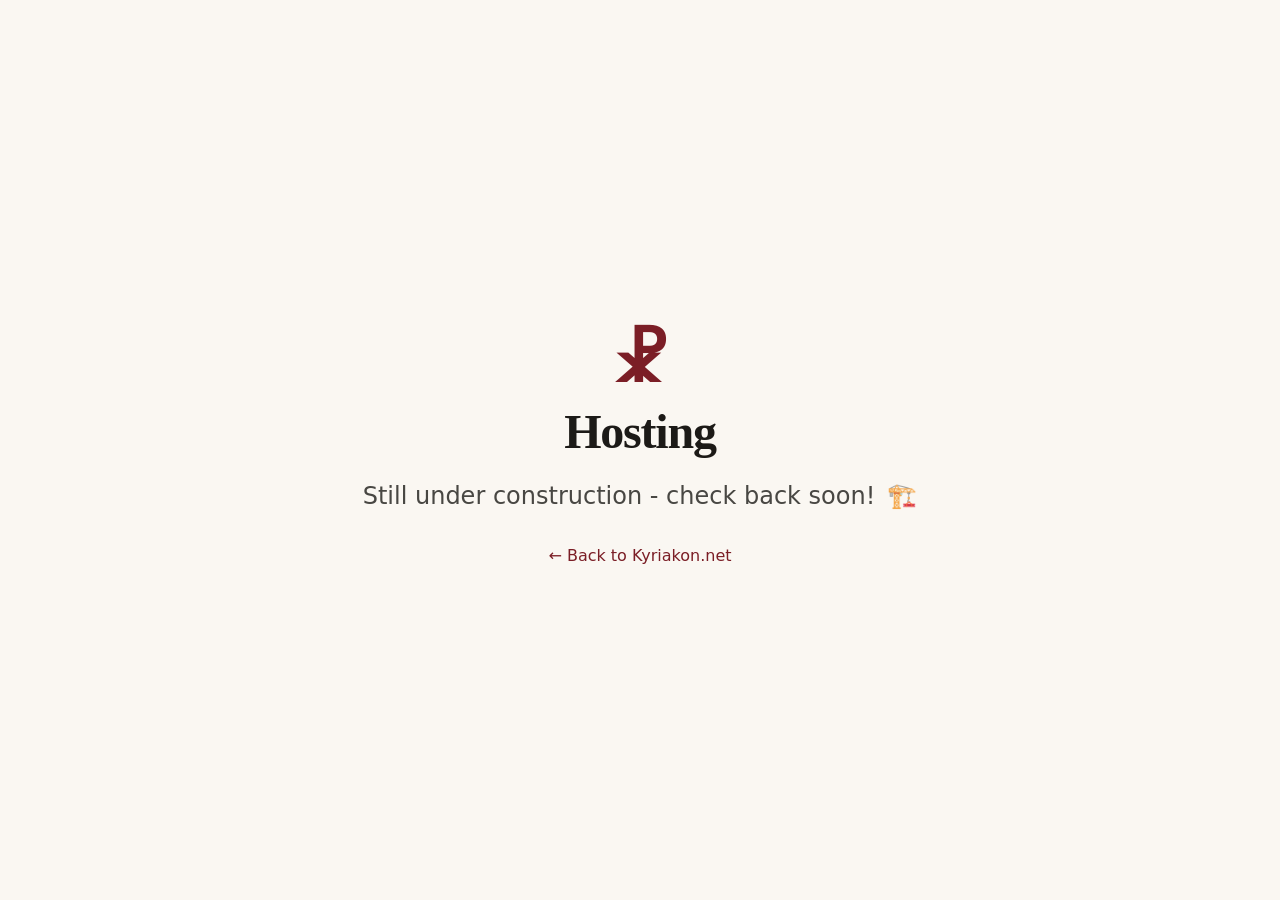
==== hosting/index.html @ 42053f7a "feat: added slash website screen with basic info." ====
<!doctype html>
<html lang="en">
<head>
  <meta charset="utf-8">
  <meta name="viewport" content="width=device-width, initial-scale=1">
  <title>Hosting - Kyriakon.net</title>
  <link rel="icon" type="image/svg+xml" href="/assets/favicon.svg">
  <link rel="icon" type="image/png" href="/assets/favicon.png">
  <link rel="stylesheet" href="/assets/main.css">
</head>
<body class="bg-paper text-ink font-body antialiased">
  <main class="mx-auto flex min-h-screen max-w-2xl flex-col items-center justify-center px-6 text-center">
    <span class="inline-block cursor-default font-display text-6xl font-bold leading-none text-crimson scale-x-125" aria-hidden="true">☧</span>
    <h1 class="mt-4 font-display text-4xl font-semibold tracking-tight sm:text-5xl">Hosting</h1>
    <p class="mt-6 text-2xl font-medium text-ink/80">Still under construction - check back soon!<span class="ml-3" aria-hidden="true">🏗️</span></p>
    <p class="mt-8"><a href="/" class="text-crimson hover:underline">← Back to Kyriakon.net</a></p>
  </main>
</body>
</html>
---- assets/main.css ----
/*! tailwindcss v4.3.3 | MIT License | https://tailwindcss.com */
@layer properties{@supports (((-webkit-hyphens:none)) and (not (margin-trim:inline))) or ((-moz-orient:inline) and (not (color:rgb(from red r g b)))){*,:before,:after,::backdrop{--tw-scale-x:1;--tw-scale-y:1;--tw-scale-z:1;--tw-rotate-x:initial;--tw-rotate-y:initial;--tw-rotate-z:initial;--tw-skew-x:initial;--tw-skew-y:initial;--tw-border-style:solid;--tw-leading:initial;--tw-font-weight:initial;--tw-tracking:initial}}}@layer theme{:root,:host{--font-sans:-apple-system, BlinkMacSystemFont, "Segoe UI", Roboto, "Helvetica Neue", "Noto Sans", Arial, sans-serif, "Apple Color Emoji", "Segoe UI Emoji", "Segoe UI Symbol", "Noto Color Emoji";--font-mono:ui-monospace, SFMono-Regular, Menlo, Monaco, Consolas, "Liberation Mono", "Courier New", monospace;--color-white:#fff;--spacing:.25rem;--container-md:28rem;--container-xl:36rem;--container-2xl:42rem;--container-3xl:48rem;--text-sm:.875rem;--text-sm--line-height:calc(1.25 / .875);--text-base:1rem;--text-base--line-height:calc(1.5 / 1);--text-lg:1.125rem;--text-lg--line-height:calc(1.75 / 1.125);--text-xl:1.25rem;--text-xl--line-height:calc(1.75 / 1.25);--text-2xl:1.5rem;--text-2xl--line-height:calc(2 / 1.5);--text-4xl:2.25rem;--text-4xl--line-height:calc(2.5 / 2.25);--text-5xl:3rem;--text-5xl--line-height:1;--text-6xl:3.75rem;--text-6xl--line-height:1;--font-weight-medium:500;--font-weight-semibold:600;--font-weight-bold:700;--tracking-tight:-.025em;--radius-md:.375rem;--radius-xl:.75rem;--default-transition-duration:.15s;--default-transition-timing-function:cubic-bezier(.4, 0, .2, 1);--default-font-family:var(--font-sans);--default-mono-font-family:var(--font-mono);--color-ink:#1c1a17;--color-paper:#faf7f2;--color-crimson:#7b1e26;--color-gold:#b8860b;--font-display:"Iowan Old Style", "Palatino", Georgia, "Times New Roman", serif;--font-body:system-ui, -apple-system, "Segoe UI", Roboto, sans-serif}}@layer base{*,:after,:before,::backdrop{box-sizing:border-box;border:0 solid;margin:0;padding:0}::file-selector-button{box-sizing:border-box;border:0 solid;margin:0;padding:0}html,:host{-webkit-text-size-adjust:100%;tab-size:4;line-height:1.5;font-family:var(--default-font-family,-apple-system, BlinkMacSystemFont, "Segoe UI", Roboto, "Helvetica Neue", "Noto Sans", Arial, sans-serif, "Apple Color Emoji", "Segoe UI Emoji", "Segoe UI Symbol", "Noto Color Emoji");font-feature-settings:var(--default-font-feature-settings,normal);font-variation-settings:var(--default-font-variation-settings,normal);-webkit-tap-highlight-color:transparent}hr{height:0;color:inherit;border-top-width:1px}abbr:where([title]){-webkit-text-decoration:underline dotted;text-decoration:underline dotted}h1,h2,h3,h4,h5,h6{font-size:inherit;font-weight:inherit}a{color:inherit;-webkit-text-decoration:inherit;-webkit-text-decoration:inherit;-webkit-text-decoration:inherit;text-decoration:inherit}b,strong{font-weight:bolder}code,kbd,samp,pre{font-family:var(--default-mono-font-family,ui-monospace, SFMono-Regular, Menlo, Monaco, Consolas, "Liberation Mono", "Courier New", monospace);font-feature-settings:var(--default-mono-font-feature-settings,normal);font-variation-settings:var(--default-mono-font-variation-settings,normal);font-size:1em}small{font-size:80%}sub,sup{vertical-align:baseline;font-size:75%;line-height:0;position:relative}sub{bottom:-.25em}sup{top:-.5em}table{text-indent:0;border-color:inherit;border-collapse:collapse}:-moz-focusring:where(:not(iframe)){outline:auto}progress{vertical-align:baseline}summary{display:list-item}ol,ul,menu{list-style:none}img,svg,video,canvas,audio,iframe,embed,object{vertical-align:middle;display:block}img,video{max-width:100%;height:auto}button,input,select,optgroup,textarea{font:inherit;font-feature-settings:inherit;font-variation-settings:inherit;letter-spacing:inherit;color:inherit;opacity:1;background-color:#0000;border-radius:0}::file-selector-button{font:inherit;font-feature-settings:inherit;font-variation-settings:inherit;letter-spacing:inherit;color:inherit;opacity:1;background-color:#0000;border-radius:0}:where(select:is([multiple],[size])) optgroup{font-weight:bolder}:where(select:is([multiple],[size])) optgroup option{padding-inline-start:20px}::file-selector-button{margin-inline-end:4px}::placeholder{opacity:1}@supports (not ((-webkit-appearance:-apple-pay-button))) or (contain-intrinsic-size:1px){::placeholder{color:currentColor}@supports (color:color-mix(in lab, red, red)){::placeholder{color:color-mix(in oklab, currentcolor 50%, transparent)}}}textarea{resize:vertical}::-webkit-search-decoration{-webkit-appearance:none}::-webkit-date-and-time-value{min-height:1lh;text-align:inherit}::-webkit-datetime-edit{display:inline-flex}::-webkit-datetime-edit-fields-wrapper{padding:0}::-webkit-datetime-edit{padding-block:0}::-webkit-datetime-edit-year-field{padding-block:0}::-webkit-datetime-edit-month-field{padding-block:0}::-webkit-datetime-edit-day-field{padding-block:0}::-webkit-datetime-edit-hour-field{padding-block:0}::-webkit-datetime-edit-minute-field{padding-block:0}::-webkit-datetime-edit-second-field{padding-block:0}::-webkit-datetime-edit-millisecond-field{padding-block:0}::-webkit-datetime-edit-meridiem-field{padding-block:0}::-webkit-calendar-picker-indicator{line-height:1}:-moz-ui-invalid{box-shadow:none}button,input:where([type=button],[type=reset],[type=submit]){appearance:button}::file-selector-button{appearance:button}::-webkit-inner-spin-button{height:auto}::-webkit-outer-spin-button{height:auto}[hidden]:where(:not([hidden=until-found])){display:none!important}}@layer components;@layer utilities{.absolute{position:absolute}.relative{position:relative}.static{position:static}.inset-0{inset:0}.z-10{z-index:10}.mx-auto{margin-inline:auto}.mt-1{margin-top:var(--spacing)}.mt-2{margin-top:calc(var(--spacing) * 2)}.mt-3{margin-top:calc(var(--spacing) * 3)}.mt-4{margin-top:calc(var(--spacing) * 4)}.mt-5{margin-top:calc(var(--spacing) * 5)}.mt-6{margin-top:calc(var(--spacing) * 6)}.mt-8{margin-top:calc(var(--spacing) * 8)}.mt-16{margin-top:calc(var(--spacing) * 16)}.mt-auto{margin-top:auto}.mb-6{margin-bottom:calc(var(--spacing) * 6)}.ml-3{margin-left:calc(var(--spacing) * 3)}.flex{display:flex}.grid{display:grid}.inline-block{display:inline-block}.h-4{height:calc(var(--spacing) * 4)}.h-6{height:calc(var(--spacing) * 6)}.h-12{height:calc(var(--spacing) * 12)}.h-24{height:calc(var(--spacing) * 24)}.min-h-screen{min-height:100vh}.w-4{width:calc(var(--spacing) * 4)}.w-6{width:calc(var(--spacing) * 6)}.w-12{width:calc(var(--spacing) * 12)}.w-24{width:calc(var(--spacing) * 24)}.max-w-2xl{max-width:var(--container-2xl)}.max-w-3xl{max-width:var(--container-3xl)}.max-w-md{max-width:var(--container-md)}.max-w-xl{max-width:var(--container-xl)}.flex-1{flex:1}.shrink-0{flex-shrink:0}.scale-x-125{--tw-scale-x:125%;scale:var(--tw-scale-x) var(--tw-scale-y)}.transform{transform:var(--tw-rotate-x,) var(--tw-rotate-y,) var(--tw-rotate-z,) var(--tw-skew-x,) var(--tw-skew-y,)}.cursor-default{cursor:default}.flex-col{flex-direction:column}.place-items-center{place-items:center}.items-center{align-items:center}.items-start{align-items:flex-start}.justify-between{justify-content:space-between}.justify-center{justify-content:center}.gap-1\.5{gap:calc(var(--spacing) * 1.5)}.gap-2{gap:calc(var(--spacing) * 2)}.gap-3{gap:calc(var(--spacing) * 3)}.gap-6{gap:calc(var(--spacing) * 6)}.rounded-md{border-radius:var(--radius-md)}.rounded-xl{border-radius:var(--radius-xl)}.border{border-style:var(--tw-border-style);border-width:1px}.border-t{border-top-style:var(--tw-border-style);border-top-width:1px}.border-l-4{border-left-style:var(--tw-border-style);border-left-width:4px}.border-ink\/10{border-color:#1c1a171a}@supports (color:color-mix(in lab, red, red)){.border-ink\/10{border-color:color-mix(in oklab, var(--color-ink) 10%, transparent)}}.border-ink\/20{border-color:#1c1a1733}@supports (color:color-mix(in lab, red, red)){.border-ink\/20{border-color:color-mix(in oklab, var(--color-ink) 20%, transparent)}}.border-ink\/25{border-color:#1c1a1740}@supports (color:color-mix(in lab, red, red)){.border-ink\/25{border-color:color-mix(in oklab, var(--color-ink) 25%, transparent)}}.bg-ink{background-color:var(--color-ink)}.bg-paper{background-color:var(--color-paper)}.bg-white{background-color:var(--color-white)}.bg-white\/60{background-color:#fff9}@supports (color:color-mix(in lab, red, red)){.bg-white\/60{background-color:color-mix(in oklab, var(--color-white) 60%, transparent)}}.p-6{padding:calc(var(--spacing) * 6)}.p-8{padding:calc(var(--spacing) * 8)}.px-4{padding-inline:calc(var(--spacing) * 4)}.px-6{padding-inline:calc(var(--spacing) * 6)}.py-2{padding-block:calc(var(--spacing) * 2)}.py-8{padding-block:calc(var(--spacing) * 8)}.py-16{padding-block:calc(var(--spacing) * 16)}.pt-4{padding-top:calc(var(--spacing) * 4)}.pl-6{padding-left:calc(var(--spacing) * 6)}.text-center{text-align:center}.font-body{font-family:var(--font-body)}.font-display{font-family:var(--font-display)}.text-2xl{font-size:var(--text-2xl);line-height:var(--tw-leading,var(--text-2xl--line-height))}.text-4xl{font-size:var(--text-4xl);line-height:var(--tw-leading,var(--text-4xl--line-height))}.text-6xl{font-size:var(--text-6xl);line-height:var(--tw-leading,var(--text-6xl--line-height))}.text-base{font-size:var(--text-base);line-height:var(--tw-leading,var(--text-base--line-height))}.text-lg{font-size:var(--text-lg);line-height:var(--tw-leading,var(--text-lg--line-height))}.text-sm{font-size:var(--text-sm);line-height:var(--tw-leading,var(--text-sm--line-height))}.text-xl{font-size:var(--text-xl);line-height:var(--tw-leading,var(--text-xl--line-height))}.leading-none{--tw-leading:1;line-height:1}.font-bold{--tw-font-weight:var(--font-weight-bold);font-weight:var(--font-weight-bold)}.font-medium{--tw-font-weight:var(--font-weight-medium);font-weight:var(--font-weight-medium)}.font-semibold{--tw-font-weight:var(--font-weight-semibold);font-weight:var(--font-weight-semibold)}.tracking-tight{--tw-tracking:var(--tracking-tight);letter-spacing:var(--tracking-tight)}.text-crimson{color:var(--color-crimson)}.text-ink{color:var(--color-ink)}.text-ink\/50{color:#1c1a1780}@supports (color:color-mix(in lab, red, red)){.text-ink\/50{color:color-mix(in oklab, var(--color-ink) 50%, transparent)}}.text-ink\/60{color:#1c1a1799}@supports (color:color-mix(in lab, red, red)){.text-ink\/60{color:color-mix(in oklab, var(--color-ink) 60%, transparent)}}.text-ink\/70{color:#1c1a17b3}@supports (color:color-mix(in lab, red, red)){.text-ink\/70{color:color-mix(in oklab, var(--color-ink) 70%, transparent)}}.text-ink\/80{color:#1c1a17cc}@supports (color:color-mix(in lab, red, red)){.text-ink\/80{color:color-mix(in oklab, var(--color-ink) 80%, transparent)}}.text-paper{color:var(--color-paper)}.lowercase{text-transform:lowercase}.italic{font-style:italic}.underline{text-decoration-line:underline}.antialiased{-webkit-font-smoothing:antialiased;-moz-osx-font-smoothing:grayscale}.transition{transition-property:color,background-color,border-color,outline-color,text-decoration-color,fill,stroke,--tw-gradient-from,--tw-gradient-via,--tw-gradient-to,opacity,box-shadow,transform,translate,scale,rotate,filter,-webkit-backdrop-filter,backdrop-filter,display,content-visibility,overlay,pointer-events;transition-timing-function:var(--tw-ease,var(--default-transition-timing-function));transition-duration:var(--tw-duration,var(--default-transition-duration))}@media (hover:hover){.hover\:border-gold:hover{border-color:var(--color-gold)}.hover\:bg-ink\/90:hover{background-color:#1c1a17e6}@supports (color:color-mix(in lab, red, red)){.hover\:bg-ink\/90:hover{background-color:color-mix(in oklab, var(--color-ink) 90%, transparent)}}.hover\:text-crimson:hover{color:var(--color-crimson)}.hover\:underline:hover{text-decoration-line:underline}}@media (min-width:40rem){.sm\:col-span-2{grid-column:span 2/span 2}.sm\:grid-cols-2{grid-template-columns:repeat(2,minmax(0,1fr))}.sm\:flex-row{flex-direction:row}.sm\:items-center{align-items:center}.sm\:justify-between{justify-content:space-between}.sm\:py-24{padding-block:calc(var(--spacing) * 24)}.sm\:text-5xl{font-size:var(--text-5xl);line-height:var(--tw-leading,var(--text-5xl--line-height))}}}.card-hover:hover:not(:has(.repo-btn:hover)){border-color:var(--color-gold)}@property --tw-scale-x{syntax:"*";inherits:false;initial-value:1}@property --tw-scale-y{syntax:"*";inherits:false;initial-value:1}@property --tw-scale-z{syntax:"*";inherits:false;initial-value:1}@property --tw-rotate-x{syntax:"*";inherits:false}@property --tw-rotate-y{syntax:"*";inherits:false}@property --tw-rotate-z{syntax:"*";inherits:false}@property --tw-skew-x{syntax:"*";inherits:false}@property --tw-skew-y{syntax:"*";inherits:false}@property --tw-border-style{syntax:"*";inherits:false;initial-value:solid}@property --tw-leading{syntax:"*";inherits:false}@property --tw-font-weight{syntax:"*";inherits:false}@property --tw-tracking{syntax:"*";inherits:false}
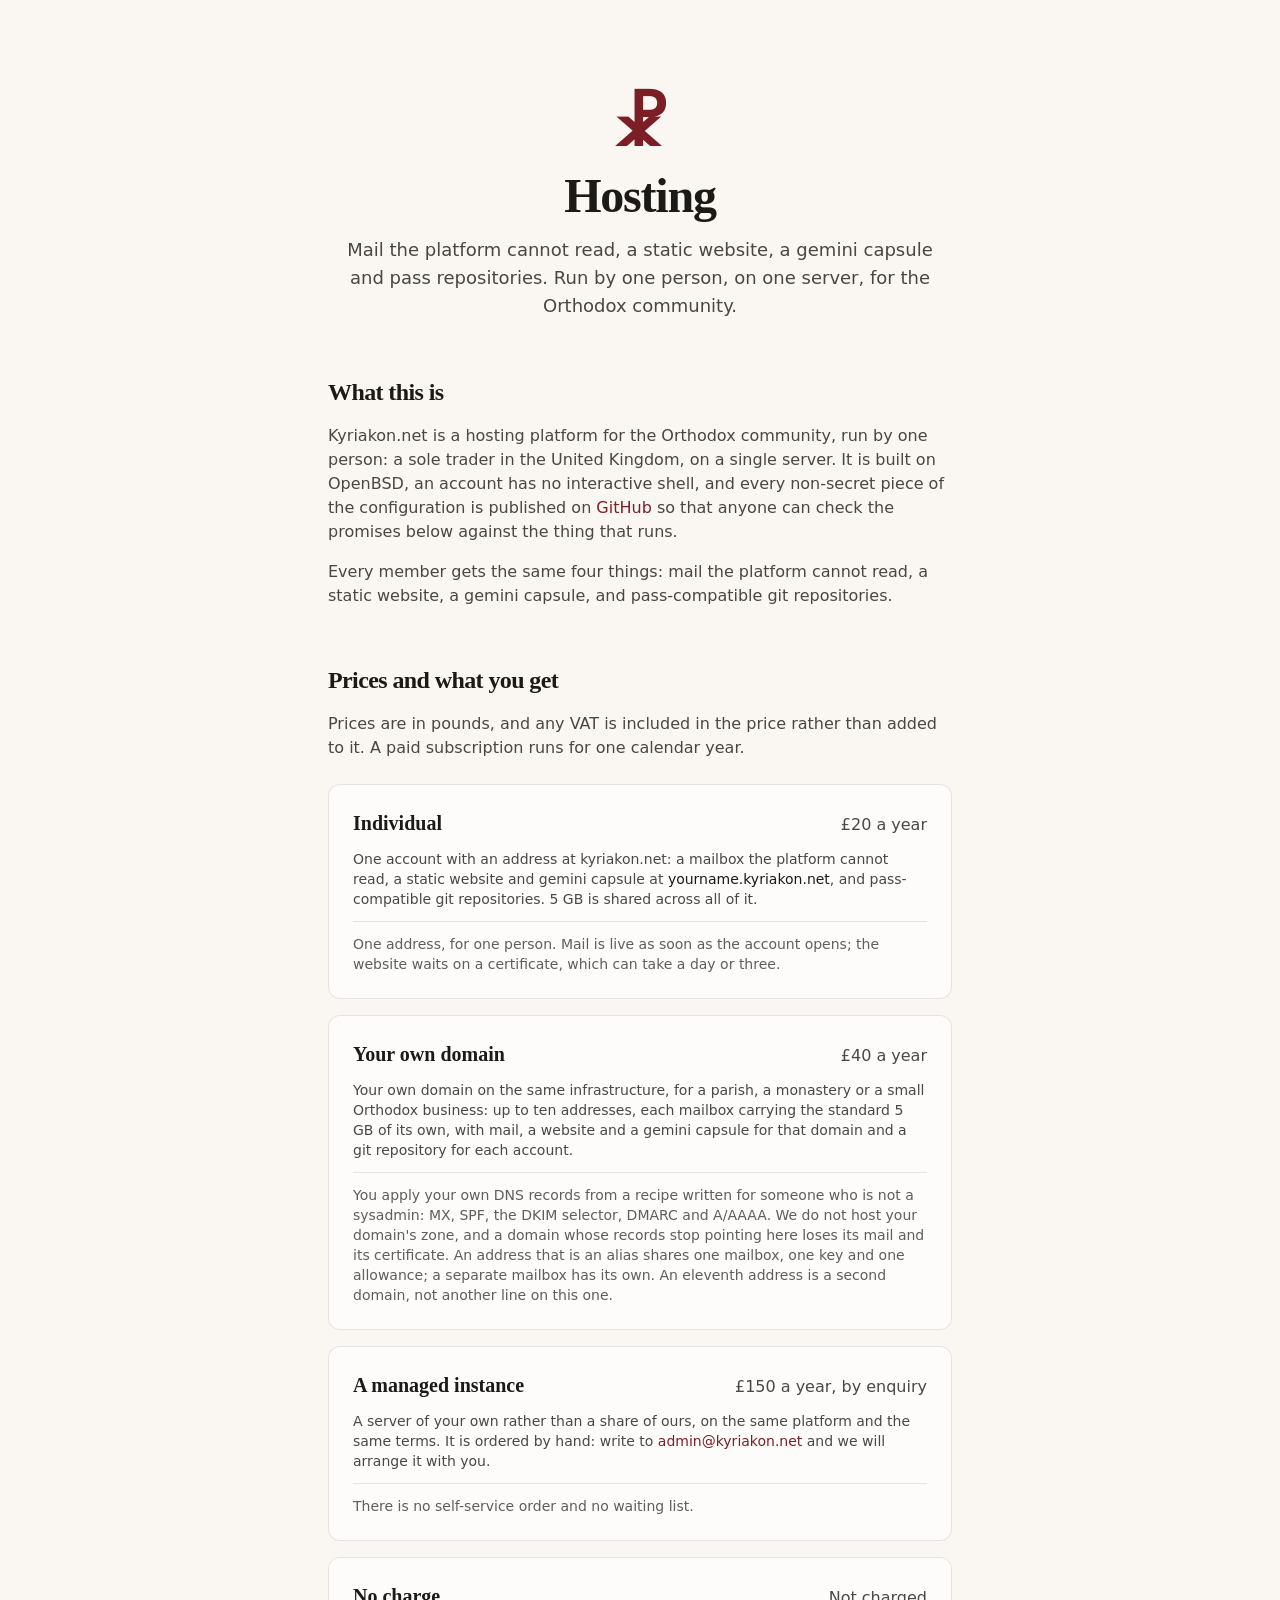
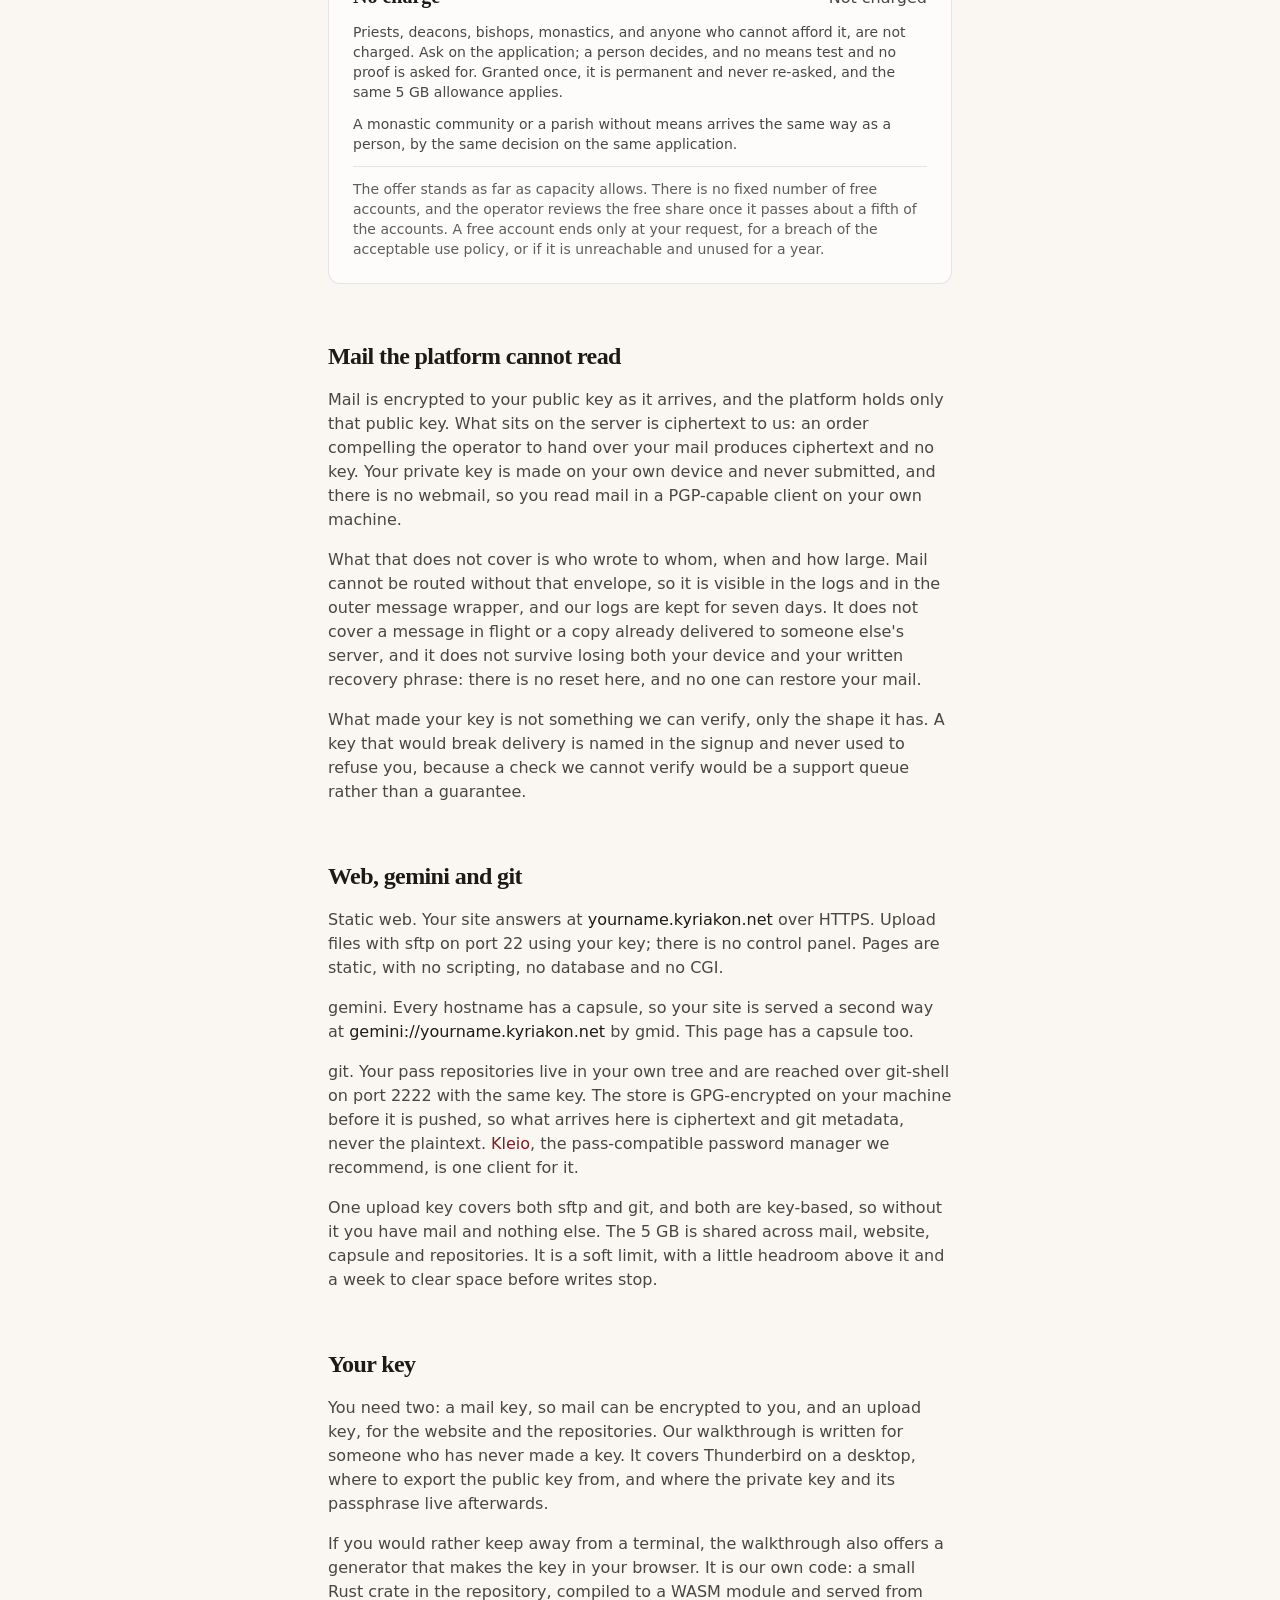
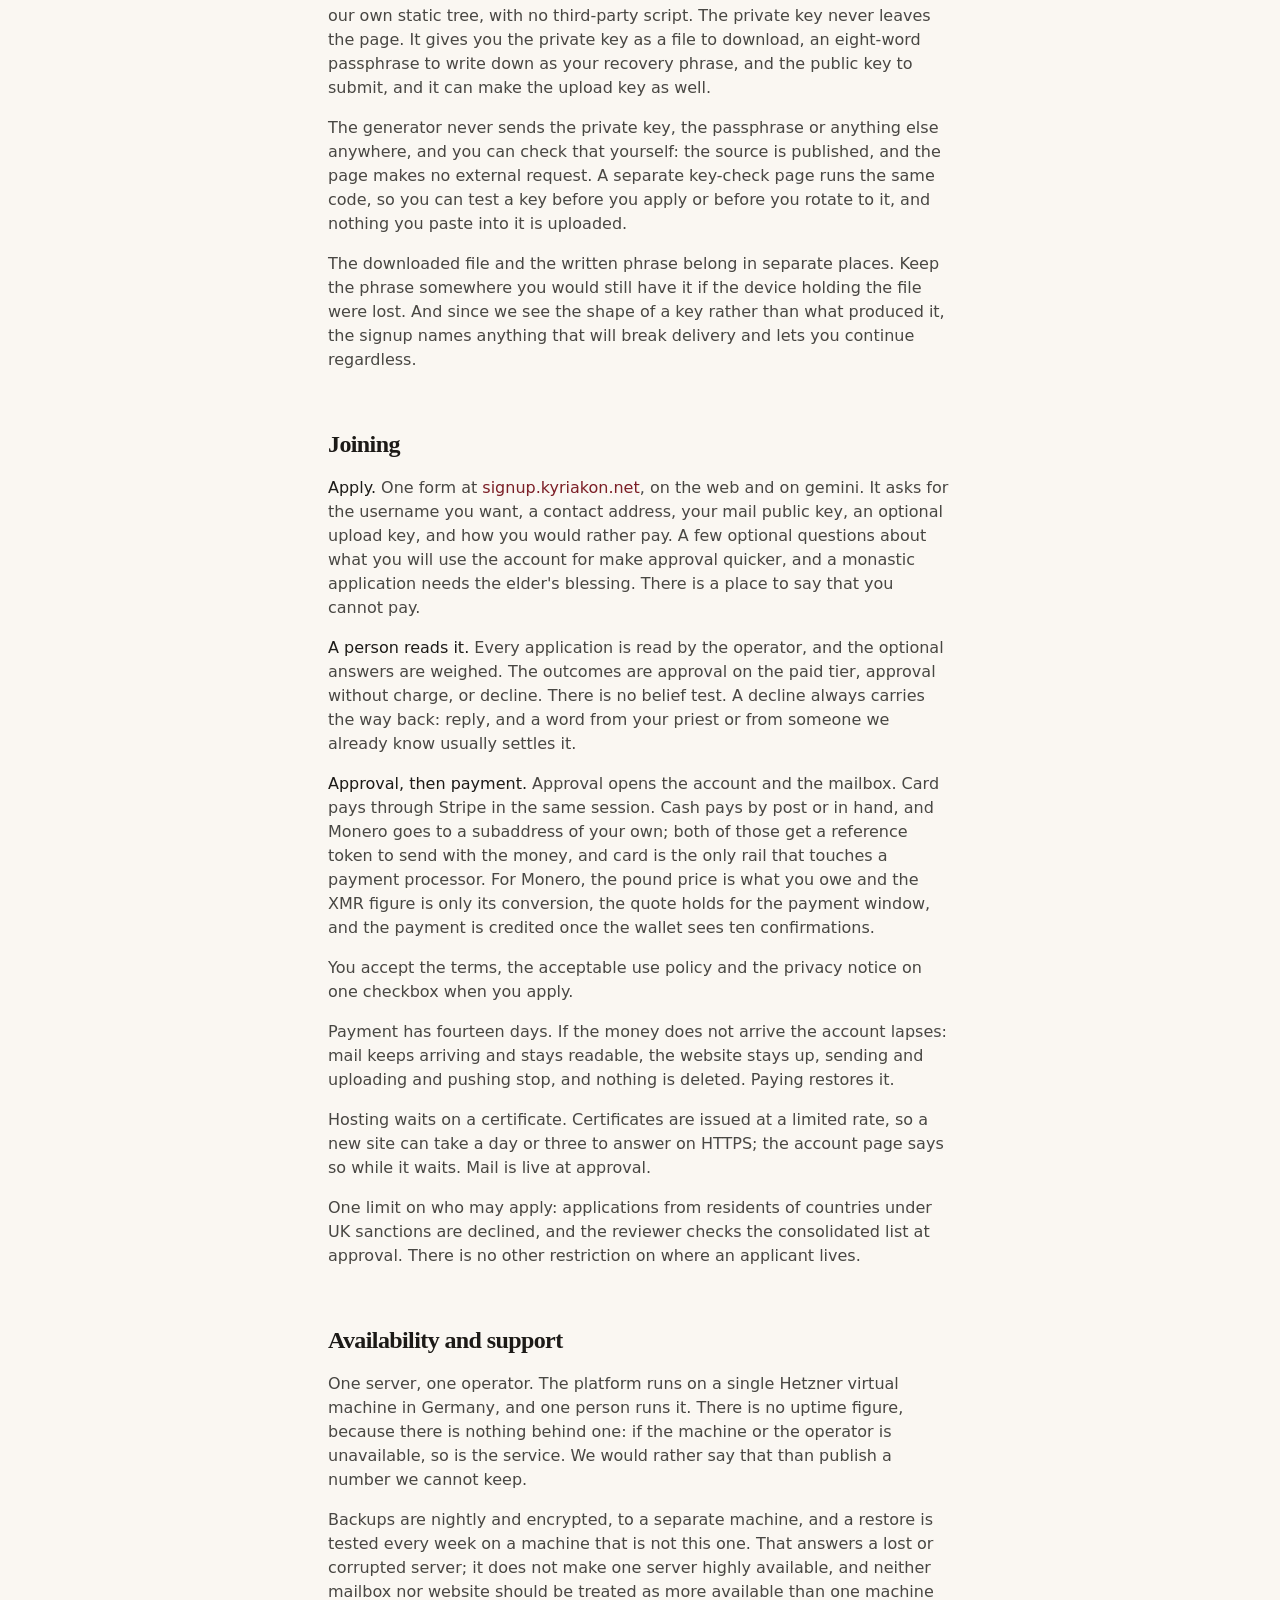
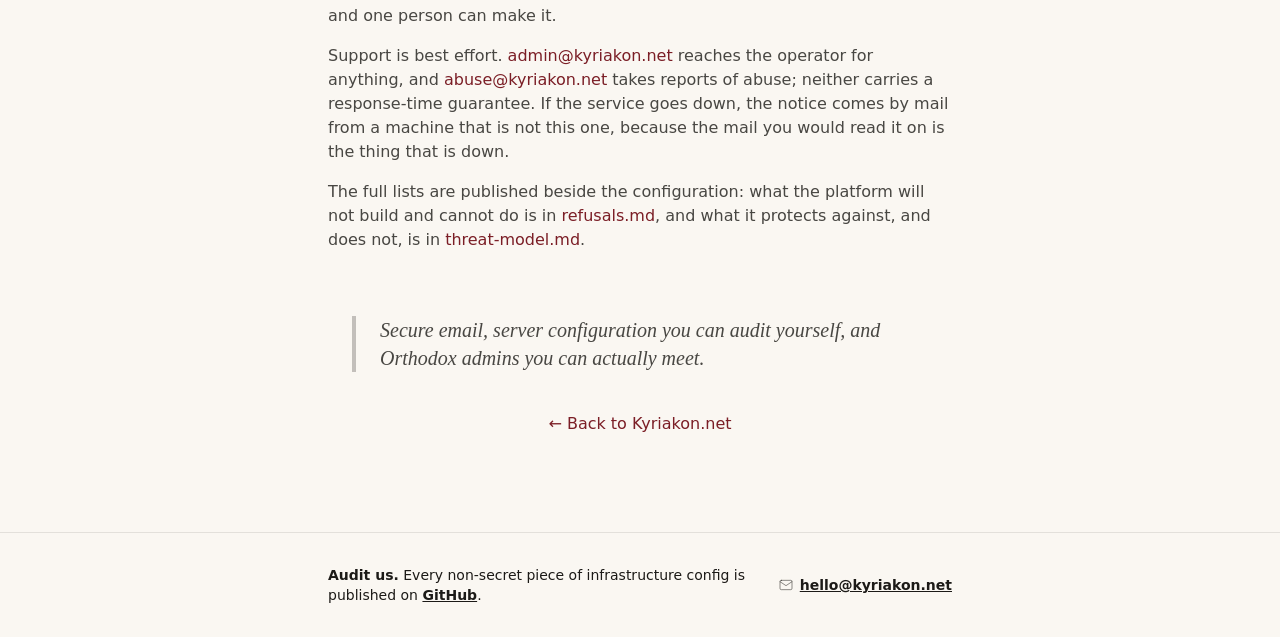
==== commit 6f8fbb74: "feat(hosting): write the hosting page and its capsule mirror" ====
--- a/hosting/index.html
+++ b/hosting/index.html
@@ -4,16 +4,137 @@
   <meta charset="utf-8">
   <meta name="viewport" content="width=device-width, initial-scale=1">
   <title>Hosting - Kyriakon.net</title>
+  <meta name="description" content="Zero-access mail, a static website, a gemini capsule and pass repositories, run by one person on one server. Prices, limits and how to join, stated plainly.">
   <link rel="icon" type="image/svg+xml" href="/assets/favicon.svg">
   <link rel="icon" type="image/png" href="/assets/favicon.png">
   <link rel="stylesheet" href="/assets/main.css">
 </head>
 <body class="bg-paper text-ink font-body antialiased">
-  <main class="mx-auto flex min-h-screen max-w-2xl flex-col items-center justify-center px-6 text-center">
-    <span class="inline-block cursor-default font-display text-6xl font-bold leading-none text-crimson scale-x-125" aria-hidden="true">☧</span>
-    <h1 class="mt-4 font-display text-4xl font-semibold tracking-tight sm:text-5xl">Hosting</h1>
-    <p class="mt-6 text-2xl font-medium text-ink/80">Still under construction - check back soon!<span class="ml-3" aria-hidden="true">🏗️</span></p>
-    <p class="mt-8"><a href="/" class="text-crimson hover:underline">← Back to Kyriakon.net</a></p>
+  <main class="mx-auto max-w-2xl px-6 py-16 sm:py-24">
+
+    <header class="text-center">
+      <span class="inline-block cursor-default font-display text-6xl font-bold leading-none text-crimson scale-x-125" aria-hidden="true">☧</span>
+      <h1 class="mt-4 font-display text-4xl font-semibold tracking-tight sm:text-5xl">Hosting</h1>
+      <p class="mt-4 text-lg text-ink/80">Mail the platform cannot read, a static website, a gemini capsule and pass repositories. Run by one person, on one server, for the Orthodox community.</p>
+    </header>
+
+    <section class="mt-14">
+      <h2 class="font-display text-2xl font-semibold tracking-tight">What this is</h2>
+      <p class="mt-4 text-ink/80">Kyriakon.net is a hosting platform for the Orthodox community, run by one person: a sole trader in the United Kingdom, on a single server. It is built on OpenBSD, an account has no interactive shell, and every non-secret piece of the configuration is published on <a href="https://github.com/kyriakon/kyriakon-infra" class="font-medium text-crimson hover:underline">GitHub</a> so that anyone can check the promises below against the thing that runs.</p>
+      <p class="mt-4 text-ink/80">Every member gets the same four things: mail the platform cannot read, a static website, a gemini capsule, and pass-compatible git repositories.</p>
+    </section>
+
+    <section class="mt-14">
+      <h2 class="font-display text-2xl font-semibold tracking-tight">Prices and what you get</h2>
+      <p class="mt-4 text-ink/80">Prices are in pounds, and any VAT is included in the price rather than added to it. A paid subscription runs for one calendar year.</p>
+
+      <div class="mt-6 space-y-4">
+
+        <article class="rounded-xl border border-ink/10 bg-white/60 p-6">
+          <div class="flex flex-wrap items-baseline justify-between gap-x-4 gap-y-1">
+            <h3 class="font-display text-xl font-semibold">Individual</h3>
+            <span class="font-medium text-ink/80">£20 a year</span>
+          </div>
+          <p class="mt-3 text-sm text-ink/80">One account with an address at kyriakon.net: a mailbox the platform cannot read, a static website and gemini capsule at <span class="text-ink">yourname.kyriakon.net</span>, and pass-compatible git repositories. 5 GB is shared across all of it.</p>
+          <p class="mt-3 border-t border-ink/10 pt-3 text-sm text-ink/70">One address, for one person. Mail is live as soon as the account opens; the website waits on a certificate, which can take a day or three.</p>
+        </article>
+
+        <article class="rounded-xl border border-ink/10 bg-white/60 p-6">
+          <div class="flex flex-wrap items-baseline justify-between gap-x-4 gap-y-1">
+            <h3 class="font-display text-xl font-semibold">Your own domain</h3>
+            <span class="font-medium text-ink/80">£40 a year</span>
+          </div>
+          <p class="mt-3 text-sm text-ink/80">Your own domain on the same infrastructure, for a parish, a monastery or a small Orthodox business: up to ten addresses, each mailbox carrying the standard 5 GB of its own, with mail, a website and a gemini capsule for that domain and a git repository for each account.</p>
+          <p class="mt-3 border-t border-ink/10 pt-3 text-sm text-ink/70">You apply your own DNS records from a recipe written for someone who is not a sysadmin: MX, SPF, the DKIM selector, DMARC and A/AAAA. We do not host your domain's zone, and a domain whose records stop pointing here loses its mail and its certificate. An address that is an alias shares one mailbox, one key and one allowance; a separate mailbox has its own. An eleventh address is a second domain, not another line on this one.</p>
+        </article>
+
+        <article class="rounded-xl border border-ink/10 bg-white/60 p-6">
+          <div class="flex flex-wrap items-baseline justify-between gap-x-4 gap-y-1">
+            <h3 class="font-display text-xl font-semibold">A managed instance</h3>
+            <span class="font-medium text-ink/80">£150 a year, by enquiry</span>
+          </div>
+          <p class="mt-3 text-sm text-ink/80">A server of your own rather than a share of ours, on the same platform and the same terms. It is ordered by hand: write to <a href="mailto:admin@kyriakon.net" class="font-medium text-crimson hover:underline">admin@kyriakon.net</a> and we will arrange it with you.</p>
+          <p class="mt-3 border-t border-ink/10 pt-3 text-sm text-ink/70">There is no self-service order and no waiting list.</p>
+        </article>
+
+        <article class="rounded-xl border border-ink/10 bg-white/60 p-6">
+          <div class="flex flex-wrap items-baseline justify-between gap-x-4 gap-y-1">
+            <h3 class="font-display text-xl font-semibold">No charge</h3>
+            <span class="font-medium text-ink/80">Not charged</span>
+          </div>
+          <p class="mt-3 text-sm text-ink/80">Priests, deacons, bishops, monastics, and anyone who cannot afford it, are not charged. Ask on the application; a person decides, and no means test and no proof is asked for. Granted once, it is permanent and never re-asked, and the same 5 GB allowance applies.</p>
+          <p class="mt-3 text-sm text-ink/80">A monastic community or a parish without means arrives the same way as a person, by the same decision on the same application.</p>
+          <p class="mt-3 border-t border-ink/10 pt-3 text-sm text-ink/70">The offer stands as far as capacity allows. There is no fixed number of free accounts, and the operator reviews the free share once it passes about a fifth of the accounts. A free account ends only at your request, for a breach of the acceptable use policy, or if it is unreachable and unused for a year.</p>
+        </article>
+
+      </div>
+    </section>
+
+    <section class="mt-14">
+      <h2 class="font-display text-2xl font-semibold tracking-tight">Mail the platform cannot read</h2>
+      <p class="mt-4 text-ink/80">Mail is encrypted to your public key as it arrives, and the platform holds only that public key. What sits on the server is ciphertext to us: an order compelling the operator to hand over your mail produces ciphertext and no key. Your private key is made on your own device and never submitted, and there is no webmail, so you read mail in a PGP-capable client on your own machine.</p>
+      <p class="mt-4 text-ink/80">What that does not cover is who wrote to whom, when and how large. Mail cannot be routed without that envelope, so it is visible in the logs and in the outer message wrapper, and our logs are kept for seven days. It does not cover a message in flight or a copy already delivered to someone else's server, and it does not survive losing both your device and your written recovery phrase: there is no reset here, and no one can restore your mail.</p>
+      <p class="mt-4 text-ink/80">What made your key is not something we can verify, only the shape it has. A key that would break delivery is named in the signup and never used to refuse you, because a check we cannot verify would be a support queue rather than a guarantee.</p>
+    </section>
+
+    <section class="mt-14">
+      <h2 class="font-display text-2xl font-semibold tracking-tight">Web, gemini and git</h2>
+      <p class="mt-4 text-ink/80"><span class="font-medium">Static web.</span> Your site answers at <span class="text-ink">yourname.kyriakon.net</span> over HTTPS. Upload files with sftp on port 22 using your key; there is no control panel. Pages are static, with no scripting, no database and no CGI.</p>
+      <p class="mt-4 text-ink/80"><span class="font-medium">gemini.</span> Every hostname has a capsule, so your site is served a second way at <span class="text-ink">gemini://yourname.kyriakon.net</span> by gmid. This page has a capsule too.</p>
+      <p class="mt-4 text-ink/80"><span class="font-medium">git.</span> Your pass repositories live in your own tree and are reached over git-shell on port 2222 with the same key. The store is GPG-encrypted on your machine before it is pushed, so what arrives here is ciphertext and git metadata, never the plaintext. <a href="https://github.com/kyriakon/kleio" class="font-medium text-crimson hover:underline">Kleio</a>, the pass-compatible password manager we recommend, is one client for it.</p>
+      <p class="mt-4 text-ink/80">One upload key covers both sftp and git, and both are key-based, so without it you have mail and nothing else. The 5 GB is shared across mail, website, capsule and repositories. It is a soft limit, with a little headroom above it and a week to clear space before writes stop.</p>
+    </section>
+
+    <section class="mt-14">
+      <h2 class="font-display text-2xl font-semibold tracking-tight">Your key</h2>
+      <p class="mt-4 text-ink/80">You need two: a mail key, so mail can be encrypted to you, and an upload key, for the website and the repositories. Our walkthrough is written for someone who has never made a key. It covers Thunderbird on a desktop, where to export the public key from, and where the private key and its passphrase live afterwards.</p>
+      <p class="mt-4 text-ink/80">If you would rather keep away from a terminal, the walkthrough also offers a generator that makes the key in your browser. It is our own code: a small Rust crate in the repository, compiled to a WASM module and served from our own static tree, with no third-party script. The private key never leaves the page. It gives you the private key as a file to download, an eight-word passphrase to write down as your recovery phrase, and the public key to submit, and it can make the upload key as well.</p>
+      <p class="mt-4 text-ink/80">The generator never sends the private key, the passphrase or anything else anywhere, and you can check that yourself: the source is published, and the page makes no external request. A separate key-check page runs the same code, so you can test a key before you apply or before you rotate to it, and nothing you paste into it is uploaded.</p>
+      <p class="mt-4 text-ink/80">The downloaded file and the written phrase belong in separate places. Keep the phrase somewhere you would still have it if the device holding the file were lost. And since we see the shape of a key rather than what produced it, the signup names anything that will break delivery and lets you continue regardless.</p>
+    </section>
+
+    <section class="mt-14">
+      <h2 class="font-display text-2xl font-semibold tracking-tight">Joining</h2>
+      <ol class="mt-4 space-y-4 text-ink/80">
+        <li><span class="font-medium text-ink">Apply.</span> One form at <a href="https://signup.kyriakon.net" class="font-medium text-crimson hover:underline">signup.kyriakon.net</a>, on the web and on gemini. It asks for the username you want, a contact address, your mail public key, an optional upload key, and how you would rather pay. A few optional questions about what you will use the account for make approval quicker, and a monastic application needs the elder's blessing. There is a place to say that you cannot pay.</li>
+        <li><span class="font-medium text-ink">A person reads it.</span> Every application is read by the operator, and the optional answers are weighed. The outcomes are approval on the paid tier, approval without charge, or decline. There is no belief test. A decline always carries the way back: reply, and a word from your priest or from someone we already know usually settles it.</li>
+        <li><span class="font-medium text-ink">Approval, then payment.</span> Approval opens the account and the mailbox. Card pays through Stripe in the same session. Cash pays by post or in hand, and Monero goes to a subaddress of your own; both of those get a reference token to send with the money, and card is the only rail that touches a payment processor. For Monero, the pound price is what you owe and the XMR figure is only its conversion, the quote holds for the payment window, and the payment is credited once the wallet sees ten confirmations.</li>
+      </ol>
+      <p class="mt-4 text-ink/80">You accept the terms, the acceptable use policy and the privacy notice on one checkbox when you apply.</p>
+      <p class="mt-4 text-ink/80">Payment has fourteen days. If the money does not arrive the account lapses: mail keeps arriving and stays readable, the website stays up, sending and uploading and pushing stop, and nothing is deleted. Paying restores it.</p>
+      <p class="mt-4 text-ink/80">Hosting waits on a certificate. Certificates are issued at a limited rate, so a new site can take a day or three to answer on HTTPS; the account page says so while it waits. Mail is live at approval.</p>
+      <p class="mt-4 text-ink/80">One limit on who may apply: applications from residents of countries under UK sanctions are declined, and the reviewer checks the consolidated list at approval. There is no other restriction on where an applicant lives.</p>
+    </section>
+
+    <section class="mt-14">
+      <h2 class="font-display text-2xl font-semibold tracking-tight">Availability and support</h2>
+      <p class="mt-4 text-ink/80">One server, one operator. The platform runs on a single Hetzner virtual machine in Germany, and one person runs it. There is no uptime figure, because there is nothing behind one: if the machine or the operator is unavailable, so is the service. We would rather say that than publish a number we cannot keep.</p>
+      <p class="mt-4 text-ink/80">Backups are nightly and encrypted, to a separate machine, and a restore is tested every week on a machine that is not this one. That answers a lost or corrupted server; it does not make one server highly available, and neither mailbox nor website should be treated as more available than one machine and one person can make it.</p>
+      <p class="mt-4 text-ink/80">Support is best effort. <a href="mailto:admin@kyriakon.net" class="font-medium text-crimson hover:underline">admin@kyriakon.net</a> reaches the operator for anything, and <a href="mailto:abuse@kyriakon.net" class="font-medium text-crimson hover:underline">abuse@kyriakon.net</a> takes reports of abuse; neither carries a response-time guarantee. If the service goes down, the notice comes by mail from a machine that is not this one, because the mail you would read it on is the thing that is down.</p>
+      <p class="mt-4 text-ink/80">The full lists are published beside the configuration: what the platform will not build and cannot do is in <a href="https://github.com/kyriakon/kyriakon-infra/blob/main/docs/refusals.md" class="font-medium text-crimson hover:underline">refusals.md</a>, and what it protects against, and does not, is in <a href="https://github.com/kyriakon/kyriakon-infra/blob/main/docs/threat-model.md" class="font-medium text-crimson hover:underline">threat-model.md</a>.</p>
+    </section>
+
+    <section class="mt-16">
+      <blockquote class="mx-auto max-w-xl border-l-4 border-ink/25 pl-6 font-display text-xl italic text-ink/80">
+        Secure email, server configuration you can audit yourself, and Orthodox admins you can actually meet.
+      </blockquote>
+    </section>
+
+    <p class="mt-10 text-center"><a href="/" class="text-crimson hover:underline">← Back to Kyriakon.net</a></p>
+
   </main>
+
+  <footer class="border-t border-ink/10">
+    <div class="mx-auto flex max-w-2xl flex-col gap-2 px-6 py-8 text-sm text-ink sm:flex-row sm:items-center sm:justify-between">
+      <p><strong>Audit us.</strong> Every non-secret piece of infrastructure config is published on <a href="https://github.com/kyriakon/kyriakon-infra" class="font-bold underline hover:text-crimson">GitHub</a>.</p>
+      <p class="flex items-center gap-1.5">
+        <svg class="h-4 w-4 shrink-0 text-ink/50" viewBox="0 0 24 24" fill="none" stroke="currentColor" stroke-width="1.5" stroke-linecap="round" stroke-linejoin="round" aria-hidden="true">
+          <rect x="3" y="5" width="18" height="14" rx="2"/>
+          <path d="m3 7 9 6 9-6"/>
+        </svg>
+        <a href="mailto:hello@kyriakon.net" class="font-bold text-ink underline hover:text-crimson">hello@kyriakon.net</a>
+      </p>
+    </div>
+  </footer>
 </body>
 </html>
--- a/assets/main.css
+++ b/assets/main.css
@@ -1,2 +1,2 @@
 /*! tailwindcss v4.3.3 | MIT License | https://tailwindcss.com */
-@layer properties{@supports (((-webkit-hyphens:none)) and (not (margin-trim:inline))) or ((-moz-orient:inline) and (not (color:rgb(from red r g b)))){*,:before,:after,::backdrop{--tw-scale-x:1;--tw-scale-y:1;--tw-scale-z:1;--tw-rotate-x:initial;--tw-rotate-y:initial;--tw-rotate-z:initial;--tw-skew-x:initial;--tw-skew-y:initial;--tw-border-style:solid;--tw-leading:initial;--tw-font-weight:initial;--tw-tracking:initial}}}@layer theme{:root,:host{--font-sans:-apple-system, BlinkMacSystemFont, "Segoe UI", Roboto, "Helvetica Neue", "Noto Sans", Arial, sans-serif, "Apple Color Emoji", "Segoe UI Emoji", "Segoe UI Symbol", "Noto Color Emoji";--font-mono:ui-monospace, SFMono-Regular, Menlo, Monaco, Consolas, "Liberation Mono", "Courier New", monospace;--color-white:#fff;--spacing:.25rem;--container-md:28rem;--container-xl:36rem;--container-2xl:42rem;--container-3xl:48rem;--text-sm:.875rem;--text-sm--line-height:calc(1.25 / .875);--text-base:1rem;--text-base--line-height:calc(1.5 / 1);--text-lg:1.125rem;--text-lg--line-height:calc(1.75 / 1.125);--text-xl:1.25rem;--text-xl--line-height:calc(1.75 / 1.25);--text-2xl:1.5rem;--text-2xl--line-height:calc(2 / 1.5);--text-4xl:2.25rem;--text-4xl--line-height:calc(2.5 / 2.25);--text-5xl:3rem;--text-5xl--line-height:1;--text-6xl:3.75rem;--text-6xl--line-height:1;--font-weight-medium:500;--font-weight-semibold:600;--font-weight-bold:700;--tracking-tight:-.025em;--radius-md:.375rem;--radius-xl:.75rem;--default-transition-duration:.15s;--default-transition-timing-function:cubic-bezier(.4, 0, .2, 1);--default-font-family:var(--font-sans);--default-mono-font-family:var(--font-mono);--color-ink:#1c1a17;--color-paper:#faf7f2;--color-crimson:#7b1e26;--color-gold:#b8860b;--font-display:"Iowan Old Style", "Palatino", Georgia, "Times New Roman", serif;--font-body:system-ui, -apple-system, "Segoe UI", Roboto, sans-serif}}@layer base{*,:after,:before,::backdrop{box-sizing:border-box;border:0 solid;margin:0;padding:0}::file-selector-button{box-sizing:border-box;border:0 solid;margin:0;padding:0}html,:host{-webkit-text-size-adjust:100%;tab-size:4;line-height:1.5;font-family:var(--default-font-family,-apple-system, BlinkMacSystemFont, "Segoe UI", Roboto, "Helvetica Neue", "Noto Sans", Arial, sans-serif, "Apple Color Emoji", "Segoe UI Emoji", "Segoe UI Symbol", "Noto Color Emoji");font-feature-settings:var(--default-font-feature-settings,normal);font-variation-settings:var(--default-font-variation-settings,normal);-webkit-tap-highlight-color:transparent}hr{height:0;color:inherit;border-top-width:1px}abbr:where([title]){-webkit-text-decoration:underline dotted;text-decoration:underline dotted}h1,h2,h3,h4,h5,h6{font-size:inherit;font-weight:inherit}a{color:inherit;-webkit-text-decoration:inherit;-webkit-text-decoration:inherit;-webkit-text-decoration:inherit;text-decoration:inherit}b,strong{font-weight:bolder}code,kbd,samp,pre{font-family:var(--default-mono-font-family,ui-monospace, SFMono-Regular, Menlo, Monaco, Consolas, "Liberation Mono", "Courier New", monospace);font-feature-settings:var(--default-mono-font-feature-settings,normal);font-variation-settings:var(--default-mono-font-variation-settings,normal);font-size:1em}small{font-size:80%}sub,sup{vertical-align:baseline;font-size:75%;line-height:0;position:relative}sub{bottom:-.25em}sup{top:-.5em}table{text-indent:0;border-color:inherit;border-collapse:collapse}:-moz-focusring:where(:not(iframe)){outline:auto}progress{vertical-align:baseline}summary{display:list-item}ol,ul,menu{list-style:none}img,svg,video,canvas,audio,iframe,embed,object{vertical-align:middle;display:block}img,video{max-width:100%;height:auto}button,input,select,optgroup,textarea{font:inherit;font-feature-settings:inherit;font-variation-settings:inherit;letter-spacing:inherit;color:inherit;opacity:1;background-color:#0000;border-radius:0}::file-selector-button{font:inherit;font-feature-settings:inherit;font-variation-settings:inherit;letter-spacing:inherit;color:inherit;opacity:1;background-color:#0000;border-radius:0}:where(select:is([multiple],[size])) optgroup{font-weight:bolder}:where(select:is([multiple],[size])) optgroup option{padding-inline-start:20px}::file-selector-button{margin-inline-end:4px}::placeholder{opacity:1}@supports (not ((-webkit-appearance:-apple-pay-button))) or (contain-intrinsic-size:1px){::placeholder{color:currentColor}@supports (color:color-mix(in lab, red, red)){::placeholder{color:color-mix(in oklab, currentcolor 50%, transparent)}}}textarea{resize:vertical}::-webkit-search-decoration{-webkit-appearance:none}::-webkit-date-and-time-value{min-height:1lh;text-align:inherit}::-webkit-datetime-edit{display:inline-flex}::-webkit-datetime-edit-fields-wrapper{padding:0}::-webkit-datetime-edit{padding-block:0}::-webkit-datetime-edit-year-field{padding-block:0}::-webkit-datetime-edit-month-field{padding-block:0}::-webkit-datetime-edit-day-field{padding-block:0}::-webkit-datetime-edit-hour-field{padding-block:0}::-webkit-datetime-edit-minute-field{padding-block:0}::-webkit-datetime-edit-second-field{padding-block:0}::-webkit-datetime-edit-millisecond-field{padding-block:0}::-webkit-datetime-edit-meridiem-field{padding-block:0}::-webkit-calendar-picker-indicator{line-height:1}:-moz-ui-invalid{box-shadow:none}button,input:where([type=button],[type=reset],[type=submit]){appearance:button}::file-selector-button{appearance:button}::-webkit-inner-spin-button{height:auto}::-webkit-outer-spin-button{height:auto}[hidden]:where(:not([hidden=until-found])){display:none!important}}@layer components;@layer utilities{.absolute{position:absolute}.relative{position:relative}.static{position:static}.inset-0{inset:0}.z-10{z-index:10}.mx-auto{margin-inline:auto}.mt-1{margin-top:var(--spacing)}.mt-2{margin-top:calc(var(--spacing) * 2)}.mt-3{margin-top:calc(var(--spacing) * 3)}.mt-4{margin-top:calc(var(--spacing) * 4)}.mt-5{margin-top:calc(var(--spacing) * 5)}.mt-6{margin-top:calc(var(--spacing) * 6)}.mt-8{margin-top:calc(var(--spacing) * 8)}.mt-16{margin-top:calc(var(--spacing) * 16)}.mt-auto{margin-top:auto}.mb-6{margin-bottom:calc(var(--spacing) * 6)}.ml-3{margin-left:calc(var(--spacing) * 3)}.flex{display:flex}.grid{display:grid}.inline-block{display:inline-block}.h-4{height:calc(var(--spacing) * 4)}.h-6{height:calc(var(--spacing) * 6)}.h-12{height:calc(var(--spacing) * 12)}.h-24{height:calc(var(--spacing) * 24)}.min-h-screen{min-height:100vh}.w-4{width:calc(var(--spacing) * 4)}.w-6{width:calc(var(--spacing) * 6)}.w-12{width:calc(var(--spacing) * 12)}.w-24{width:calc(var(--spacing) * 24)}.max-w-2xl{max-width:var(--container-2xl)}.max-w-3xl{max-width:var(--container-3xl)}.max-w-md{max-width:var(--container-md)}.max-w-xl{max-width:var(--container-xl)}.flex-1{flex:1}.shrink-0{flex-shrink:0}.scale-x-125{--tw-scale-x:125%;scale:var(--tw-scale-x) var(--tw-scale-y)}.transform{transform:var(--tw-rotate-x,) var(--tw-rotate-y,) var(--tw-rotate-z,) var(--tw-skew-x,) var(--tw-skew-y,)}.cursor-default{cursor:default}.flex-col{flex-direction:column}.place-items-center{place-items:center}.items-center{align-items:center}.items-start{align-items:flex-start}.justify-between{justify-content:space-between}.justify-center{justify-content:center}.gap-1\.5{gap:calc(var(--spacing) * 1.5)}.gap-2{gap:calc(var(--spacing) * 2)}.gap-3{gap:calc(var(--spacing) * 3)}.gap-6{gap:calc(var(--spacing) * 6)}.rounded-md{border-radius:var(--radius-md)}.rounded-xl{border-radius:var(--radius-xl)}.border{border-style:var(--tw-border-style);border-width:1px}.border-t{border-top-style:var(--tw-border-style);border-top-width:1px}.border-l-4{border-left-style:var(--tw-border-style);border-left-width:4px}.border-ink\/10{border-color:#1c1a171a}@supports (color:color-mix(in lab, red, red)){.border-ink\/10{border-color:color-mix(in oklab, var(--color-ink) 10%, transparent)}}.border-ink\/20{border-color:#1c1a1733}@supports (color:color-mix(in lab, red, red)){.border-ink\/20{border-color:color-mix(in oklab, var(--color-ink) 20%, transparent)}}.border-ink\/25{border-color:#1c1a1740}@supports (color:color-mix(in lab, red, red)){.border-ink\/25{border-color:color-mix(in oklab, var(--color-ink) 25%, transparent)}}.bg-ink{background-color:var(--color-ink)}.bg-paper{background-color:var(--color-paper)}.bg-white{background-color:var(--color-white)}.bg-white\/60{background-color:#fff9}@supports (color:color-mix(in lab, red, red)){.bg-white\/60{background-color:color-mix(in oklab, var(--color-white) 60%, transparent)}}.p-6{padding:calc(var(--spacing) * 6)}.p-8{padding:calc(var(--spacing) * 8)}.px-4{padding-inline:calc(var(--spacing) * 4)}.px-6{padding-inline:calc(var(--spacing) * 6)}.py-2{padding-block:calc(var(--spacing) * 2)}.py-8{padding-block:calc(var(--spacing) * 8)}.py-16{padding-block:calc(var(--spacing) * 16)}.pt-4{padding-top:calc(var(--spacing) * 4)}.pl-6{padding-left:calc(var(--spacing) * 6)}.text-center{text-align:center}.font-body{font-family:var(--font-body)}.font-display{font-family:var(--font-display)}.text-2xl{font-size:var(--text-2xl);line-height:var(--tw-leading,var(--text-2xl--line-height))}.text-4xl{font-size:var(--text-4xl);line-height:var(--tw-leading,var(--text-4xl--line-height))}.text-6xl{font-size:var(--text-6xl);line-height:var(--tw-leading,var(--text-6xl--line-height))}.text-base{font-size:var(--text-base);line-height:var(--tw-leading,var(--text-base--line-height))}.text-lg{font-size:var(--text-lg);line-height:var(--tw-leading,var(--text-lg--line-height))}.text-sm{font-size:var(--text-sm);line-height:var(--tw-leading,var(--text-sm--line-height))}.text-xl{font-size:var(--text-xl);line-height:var(--tw-leading,var(--text-xl--line-height))}.leading-none{--tw-leading:1;line-height:1}.font-bold{--tw-font-weight:var(--font-weight-bold);font-weight:var(--font-weight-bold)}.font-medium{--tw-font-weight:var(--font-weight-medium);font-weight:var(--font-weight-medium)}.font-semibold{--tw-font-weight:var(--font-weight-semibold);font-weight:var(--font-weight-semibold)}.tracking-tight{--tw-tracking:var(--tracking-tight);letter-spacing:var(--tracking-tight)}.text-crimson{color:var(--color-crimson)}.text-ink{color:var(--color-ink)}.text-ink\/50{color:#1c1a1780}@supports (color:color-mix(in lab, red, red)){.text-ink\/50{color:color-mix(in oklab, var(--color-ink) 50%, transparent)}}.text-ink\/60{color:#1c1a1799}@supports (color:color-mix(in lab, red, red)){.text-ink\/60{color:color-mix(in oklab, var(--color-ink) 60%, transparent)}}.text-ink\/70{color:#1c1a17b3}@supports (color:color-mix(in lab, red, red)){.text-ink\/70{color:color-mix(in oklab, var(--color-ink) 70%, transparent)}}.text-ink\/80{color:#1c1a17cc}@supports (color:color-mix(in lab, red, red)){.text-ink\/80{color:color-mix(in oklab, var(--color-ink) 80%, transparent)}}.text-paper{color:var(--color-paper)}.lowercase{text-transform:lowercase}.italic{font-style:italic}.underline{text-decoration-line:underline}.antialiased{-webkit-font-smoothing:antialiased;-moz-osx-font-smoothing:grayscale}.transition{transition-property:color,background-color,border-color,outline-color,text-decoration-color,fill,stroke,--tw-gradient-from,--tw-gradient-via,--tw-gradient-to,opacity,box-shadow,transform,translate,scale,rotate,filter,-webkit-backdrop-filter,backdrop-filter,display,content-visibility,overlay,pointer-events;transition-timing-function:var(--tw-ease,var(--default-transition-timing-function));transition-duration:var(--tw-duration,var(--default-transition-duration))}@media (hover:hover){.hover\:border-gold:hover{border-color:var(--color-gold)}.hover\:bg-ink\/90:hover{background-color:#1c1a17e6}@supports (color:color-mix(in lab, red, red)){.hover\:bg-ink\/90:hover{background-color:color-mix(in oklab, var(--color-ink) 90%, transparent)}}.hover\:text-crimson:hover{color:var(--color-crimson)}.hover\:underline:hover{text-decoration-line:underline}}@media (min-width:40rem){.sm\:col-span-2{grid-column:span 2/span 2}.sm\:grid-cols-2{grid-template-columns:repeat(2,minmax(0,1fr))}.sm\:flex-row{flex-direction:row}.sm\:items-center{align-items:center}.sm\:justify-between{justify-content:space-between}.sm\:py-24{padding-block:calc(var(--spacing) * 24)}.sm\:text-5xl{font-size:var(--text-5xl);line-height:var(--tw-leading,var(--text-5xl--line-height))}}}.card-hover:hover:not(:has(.repo-btn:hover)){border-color:var(--color-gold)}@property --tw-scale-x{syntax:"*";inherits:false;initial-value:1}@property --tw-scale-y{syntax:"*";inherits:false;initial-value:1}@property --tw-scale-z{syntax:"*";inherits:false;initial-value:1}@property --tw-rotate-x{syntax:"*";inherits:false}@property --tw-rotate-y{syntax:"*";inherits:false}@property --tw-rotate-z{syntax:"*";inherits:false}@property --tw-skew-x{syntax:"*";inherits:false}@property --tw-skew-y{syntax:"*";inherits:false}@property --tw-border-style{syntax:"*";inherits:false;initial-value:solid}@property --tw-leading{syntax:"*";inherits:false}@property --tw-font-weight{syntax:"*";inherits:false}@property --tw-tracking{syntax:"*";inherits:false}+@layer properties{@supports (((-webkit-hyphens:none)) and (not (margin-trim:inline))) or ((-moz-orient:inline) and (not (color:rgb(from red r g b)))){*,:before,:after,::backdrop{--tw-scale-x:1;--tw-scale-y:1;--tw-scale-z:1;--tw-rotate-x:initial;--tw-rotate-y:initial;--tw-rotate-z:initial;--tw-skew-x:initial;--tw-skew-y:initial;--tw-space-y-reverse:0;--tw-border-style:solid;--tw-leading:initial;--tw-font-weight:initial;--tw-tracking:initial}}}@layer theme{:root,:host{--font-sans:-apple-system, BlinkMacSystemFont, "Segoe UI", Roboto, "Helvetica Neue", "Noto Sans", Arial, sans-serif, "Apple Color Emoji", "Segoe UI Emoji", "Segoe UI Symbol", "Noto Color Emoji";--font-mono:ui-monospace, SFMono-Regular, Menlo, Monaco, Consolas, "Liberation Mono", "Courier New", monospace;--color-white:#fff;--spacing:.25rem;--container-md:28rem;--container-xl:36rem;--container-2xl:42rem;--container-3xl:48rem;--text-sm:.875rem;--text-sm--line-height:calc(1.25 / .875);--text-base:1rem;--text-base--line-height:calc(1.5 / 1);--text-lg:1.125rem;--text-lg--line-height:calc(1.75 / 1.125);--text-xl:1.25rem;--text-xl--line-height:calc(1.75 / 1.25);--text-2xl:1.5rem;--text-2xl--line-height:calc(2 / 1.5);--text-4xl:2.25rem;--text-4xl--line-height:calc(2.5 / 2.25);--text-5xl:3rem;--text-5xl--line-height:1;--text-6xl:3.75rem;--text-6xl--line-height:1;--font-weight-medium:500;--font-weight-semibold:600;--font-weight-bold:700;--tracking-tight:-.025em;--radius-md:.375rem;--radius-xl:.75rem;--default-transition-duration:.15s;--default-transition-timing-function:cubic-bezier(.4, 0, .2, 1);--default-font-family:var(--font-sans);--default-mono-font-family:var(--font-mono);--color-ink:#1c1a17;--color-paper:#faf7f2;--color-crimson:#7b1e26;--color-gold:#b8860b;--font-display:"Iowan Old Style", "Palatino", Georgia, "Times New Roman", serif;--font-body:system-ui, -apple-system, "Segoe UI", Roboto, sans-serif}}@layer base{*,:after,:before,::backdrop{box-sizing:border-box;border:0 solid;margin:0;padding:0}::file-selector-button{box-sizing:border-box;border:0 solid;margin:0;padding:0}html,:host{-webkit-text-size-adjust:100%;tab-size:4;line-height:1.5;font-family:var(--default-font-family,-apple-system, BlinkMacSystemFont, "Segoe UI", Roboto, "Helvetica Neue", "Noto Sans", Arial, sans-serif, "Apple Color Emoji", "Segoe UI Emoji", "Segoe UI Symbol", "Noto Color Emoji");font-feature-settings:var(--default-font-feature-settings,normal);font-variation-settings:var(--default-font-variation-settings,normal);-webkit-tap-highlight-color:transparent}hr{height:0;color:inherit;border-top-width:1px}abbr:where([title]){-webkit-text-decoration:underline dotted;text-decoration:underline dotted}h1,h2,h3,h4,h5,h6{font-size:inherit;font-weight:inherit}a{color:inherit;-webkit-text-decoration:inherit;-webkit-text-decoration:inherit;-webkit-text-decoration:inherit;text-decoration:inherit}b,strong{font-weight:bolder}code,kbd,samp,pre{font-family:var(--default-mono-font-family,ui-monospace, SFMono-Regular, Menlo, Monaco, Consolas, "Liberation Mono", "Courier New", monospace);font-feature-settings:var(--default-mono-font-feature-settings,normal);font-variation-settings:var(--default-mono-font-variation-settings,normal);font-size:1em}small{font-size:80%}sub,sup{vertical-align:baseline;font-size:75%;line-height:0;position:relative}sub{bottom:-.25em}sup{top:-.5em}table{text-indent:0;border-color:inherit;border-collapse:collapse}:-moz-focusring:where(:not(iframe)){outline:auto}progress{vertical-align:baseline}summary{display:list-item}ol,ul,menu{list-style:none}img,svg,video,canvas,audio,iframe,embed,object{vertical-align:middle;display:block}img,video{max-width:100%;height:auto}button,input,select,optgroup,textarea{font:inherit;font-feature-settings:inherit;font-variation-settings:inherit;letter-spacing:inherit;color:inherit;opacity:1;background-color:#0000;border-radius:0}::file-selector-button{font:inherit;font-feature-settings:inherit;font-variation-settings:inherit;letter-spacing:inherit;color:inherit;opacity:1;background-color:#0000;border-radius:0}:where(select:is([multiple],[size])) optgroup{font-weight:bolder}:where(select:is([multiple],[size])) optgroup option{padding-inline-start:20px}::file-selector-button{margin-inline-end:4px}::placeholder{opacity:1}@supports (not ((-webkit-appearance:-apple-pay-button))) or (contain-intrinsic-size:1px){::placeholder{color:currentColor}@supports (color:color-mix(in lab, red, red)){::placeholder{color:color-mix(in oklab, currentcolor 50%, transparent)}}}textarea{resize:vertical}::-webkit-search-decoration{-webkit-appearance:none}::-webkit-date-and-time-value{min-height:1lh;text-align:inherit}::-webkit-datetime-edit{display:inline-flex}::-webkit-datetime-edit-fields-wrapper{padding:0}::-webkit-datetime-edit{padding-block:0}::-webkit-datetime-edit-year-field{padding-block:0}::-webkit-datetime-edit-month-field{padding-block:0}::-webkit-datetime-edit-day-field{padding-block:0}::-webkit-datetime-edit-hour-field{padding-block:0}::-webkit-datetime-edit-minute-field{padding-block:0}::-webkit-datetime-edit-second-field{padding-block:0}::-webkit-datetime-edit-millisecond-field{padding-block:0}::-webkit-datetime-edit-meridiem-field{padding-block:0}::-webkit-calendar-picker-indicator{line-height:1}:-moz-ui-invalid{box-shadow:none}button,input:where([type=button],[type=reset],[type=submit]){appearance:button}::file-selector-button{appearance:button}::-webkit-inner-spin-button{height:auto}::-webkit-outer-spin-button{height:auto}[hidden]:where(:not([hidden=until-found])){display:none!important}}@layer components;@layer utilities{.visible{visibility:visible}.absolute{position:absolute}.fixed{position:fixed}.relative{position:relative}.static{position:static}.inset-0{inset:0}.z-10{z-index:10}.mx-auto{margin-inline:auto}.mt-1{margin-top:var(--spacing)}.mt-2{margin-top:calc(var(--spacing) * 2)}.mt-3{margin-top:calc(var(--spacing) * 3)}.mt-4{margin-top:calc(var(--spacing) * 4)}.mt-5{margin-top:calc(var(--spacing) * 5)}.mt-6{margin-top:calc(var(--spacing) * 6)}.mt-8{margin-top:calc(var(--spacing) * 8)}.mt-10{margin-top:calc(var(--spacing) * 10)}.mt-14{margin-top:calc(var(--spacing) * 14)}.mt-16{margin-top:calc(var(--spacing) * 16)}.mt-auto{margin-top:auto}.mb-6{margin-bottom:calc(var(--spacing) * 6)}.ml-3{margin-left:calc(var(--spacing) * 3)}.flex{display:flex}.grid{display:grid}.inline{display:inline}.inline-block{display:inline-block}.h-4{height:calc(var(--spacing) * 4)}.h-6{height:calc(var(--spacing) * 6)}.h-12{height:calc(var(--spacing) * 12)}.h-24{height:calc(var(--spacing) * 24)}.min-h-screen{min-height:100vh}.w-4{width:calc(var(--spacing) * 4)}.w-6{width:calc(var(--spacing) * 6)}.w-12{width:calc(var(--spacing) * 12)}.w-24{width:calc(var(--spacing) * 24)}.max-w-2xl{max-width:var(--container-2xl)}.max-w-3xl{max-width:var(--container-3xl)}.max-w-md{max-width:var(--container-md)}.max-w-xl{max-width:var(--container-xl)}.flex-1{flex:1}.shrink-0{flex-shrink:0}.scale-x-125{--tw-scale-x:125%;scale:var(--tw-scale-x) var(--tw-scale-y)}.transform{transform:var(--tw-rotate-x,) var(--tw-rotate-y,) var(--tw-rotate-z,) var(--tw-skew-x,) var(--tw-skew-y,)}.cursor-default{cursor:default}.flex-col{flex-direction:column}.flex-col-reverse{flex-direction:column-reverse}.flex-wrap{flex-wrap:wrap}.place-items-center{place-items:center}.items-baseline{align-items:baseline}.items-center{align-items:center}.items-start{align-items:flex-start}.justify-between{justify-content:space-between}.justify-center{justify-content:center}.gap-1\.5{gap:calc(var(--spacing) * 1.5)}.gap-2{gap:calc(var(--spacing) * 2)}.gap-3{gap:calc(var(--spacing) * 3)}.gap-6{gap:calc(var(--spacing) * 6)}:where(.space-y-4>:not(:last-child)){--tw-space-y-reverse:0;margin-block-start:calc(calc(var(--spacing) * 4) * var(--tw-space-y-reverse));margin-block-end:calc(calc(var(--spacing) * 4) * calc(1 - var(--tw-space-y-reverse)))}.gap-x-4{column-gap:calc(var(--spacing) * 4)}.gap-y-1{row-gap:var(--spacing)}.rounded-md{border-radius:var(--radius-md)}.rounded-xl{border-radius:var(--radius-xl)}.border{border-style:var(--tw-border-style);border-width:1px}.border-t{border-top-style:var(--tw-border-style);border-top-width:1px}.border-l-4{border-left-style:var(--tw-border-style);border-left-width:4px}.border-gold{border-color:var(--color-gold)}.border-ink\/10{border-color:#1c1a171a}@supports (color:color-mix(in lab, red, red)){.border-ink\/10{border-color:color-mix(in oklab, var(--color-ink) 10%, transparent)}}.border-ink\/20{border-color:#1c1a1733}@supports (color:color-mix(in lab, red, red)){.border-ink\/20{border-color:color-mix(in oklab, var(--color-ink) 20%, transparent)}}.border-ink\/25{border-color:#1c1a1740}@supports (color:color-mix(in lab, red, red)){.border-ink\/25{border-color:color-mix(in oklab, var(--color-ink) 25%, transparent)}}.bg-ink{background-color:var(--color-ink)}.bg-paper{background-color:var(--color-paper)}.bg-white{background-color:var(--color-white)}.bg-white\/60{background-color:#fff9}@supports (color:color-mix(in lab, red, red)){.bg-white\/60{background-color:color-mix(in oklab, var(--color-white) 60%, transparent)}}.p-6{padding:calc(var(--spacing) * 6)}.p-8{padding:calc(var(--spacing) * 8)}.px-4{padding-inline:calc(var(--spacing) * 4)}.px-6{padding-inline:calc(var(--spacing) * 6)}.py-2{padding-block:calc(var(--spacing) * 2)}.py-8{padding-block:calc(var(--spacing) * 8)}.py-16{padding-block:calc(var(--spacing) * 16)}.pt-3{padding-top:calc(var(--spacing) * 3)}.pt-4{padding-top:calc(var(--spacing) * 4)}.pl-6{padding-left:calc(var(--spacing) * 6)}.text-center{text-align:center}.font-body{font-family:var(--font-body)}.font-display{font-family:var(--font-display)}.text-2xl{font-size:var(--text-2xl);line-height:var(--tw-leading,var(--text-2xl--line-height))}.text-4xl{font-size:var(--text-4xl);line-height:var(--tw-leading,var(--text-4xl--line-height))}.text-6xl{font-size:var(--text-6xl);line-height:var(--tw-leading,var(--text-6xl--line-height))}.text-base{font-size:var(--text-base);line-height:var(--tw-leading,var(--text-base--line-height))}.text-lg{font-size:var(--text-lg);line-height:var(--tw-leading,var(--text-lg--line-height))}.text-sm{font-size:var(--text-sm);line-height:var(--tw-leading,var(--text-sm--line-height))}.text-xl{font-size:var(--text-xl);line-height:var(--tw-leading,var(--text-xl--line-height))}.leading-none{--tw-leading:1;line-height:1}.font-bold{--tw-font-weight:var(--font-weight-bold);font-weight:var(--font-weight-bold)}.font-medium{--tw-font-weight:var(--font-weight-medium);font-weight:var(--font-weight-medium)}.font-semibold{--tw-font-weight:var(--font-weight-semibold);font-weight:var(--font-weight-semibold)}.tracking-tight{--tw-tracking:var(--tracking-tight);letter-spacing:var(--tracking-tight)}.text-crimson{color:var(--color-crimson)}.text-ink{color:var(--color-ink)}.text-ink\/50{color:#1c1a1780}@supports (color:color-mix(in lab, red, red)){.text-ink\/50{color:color-mix(in oklab, var(--color-ink) 50%, transparent)}}.text-ink\/60{color:#1c1a1799}@supports (color:color-mix(in lab, red, red)){.text-ink\/60{color:color-mix(in oklab, var(--color-ink) 60%, transparent)}}.text-ink\/70{color:#1c1a17b3}@supports (color:color-mix(in lab, red, red)){.text-ink\/70{color:color-mix(in oklab, var(--color-ink) 70%, transparent)}}.text-ink\/80{color:#1c1a17cc}@supports (color:color-mix(in lab, red, red)){.text-ink\/80{color:color-mix(in oklab, var(--color-ink) 80%, transparent)}}.text-paper{color:var(--color-paper)}.lowercase{text-transform:lowercase}.italic{font-style:italic}.underline{text-decoration-line:underline}.antialiased{-webkit-font-smoothing:antialiased;-moz-osx-font-smoothing:grayscale}.transition{transition-property:color,background-color,border-color,outline-color,text-decoration-color,fill,stroke,--tw-gradient-from,--tw-gradient-via,--tw-gradient-to,opacity,box-shadow,transform,translate,scale,rotate,filter,-webkit-backdrop-filter,backdrop-filter,display,content-visibility,overlay,pointer-events;transition-timing-function:var(--tw-ease,var(--default-transition-timing-function));transition-duration:var(--tw-duration,var(--default-transition-duration))}@media (hover:hover){.hover\:border-gold:hover{border-color:var(--color-gold)}.hover\:bg-ink\/90:hover{background-color:#1c1a17e6}@supports (color:color-mix(in lab, red, red)){.hover\:bg-ink\/90:hover{background-color:color-mix(in oklab, var(--color-ink) 90%, transparent)}}.hover\:text-crimson:hover{color:var(--color-crimson)}.hover\:underline:hover{text-decoration-line:underline}}@media (min-width:40rem){.sm\:col-span-2{grid-column:span 2/span 2}.sm\:grid-cols-2{grid-template-columns:repeat(2,minmax(0,1fr))}.sm\:flex-row{flex-direction:row}.sm\:items-center{align-items:center}.sm\:justify-between{justify-content:space-between}.sm\:py-24{padding-block:calc(var(--spacing) * 24)}.sm\:text-5xl{font-size:var(--text-5xl);line-height:var(--tw-leading,var(--text-5xl--line-height))}}}.card-hover:hover:not(:has(.repo-btn:hover)){border-color:var(--color-gold)}@property --tw-scale-x{syntax:"*";inherits:false;initial-value:1}@property --tw-scale-y{syntax:"*";inherits:false;initial-value:1}@property --tw-scale-z{syntax:"*";inherits:false;initial-value:1}@property --tw-rotate-x{syntax:"*";inherits:false}@property --tw-rotate-y{syntax:"*";inherits:false}@property --tw-rotate-z{syntax:"*";inherits:false}@property --tw-skew-x{syntax:"*";inherits:false}@property --tw-skew-y{syntax:"*";inherits:false}@property --tw-space-y-reverse{syntax:"*";inherits:false;initial-value:0}@property --tw-border-style{syntax:"*";inherits:false;initial-value:solid}@property --tw-leading{syntax:"*";inherits:false}@property --tw-font-weight{syntax:"*";inherits:false}@property --tw-tracking{syntax:"*";inherits:false}
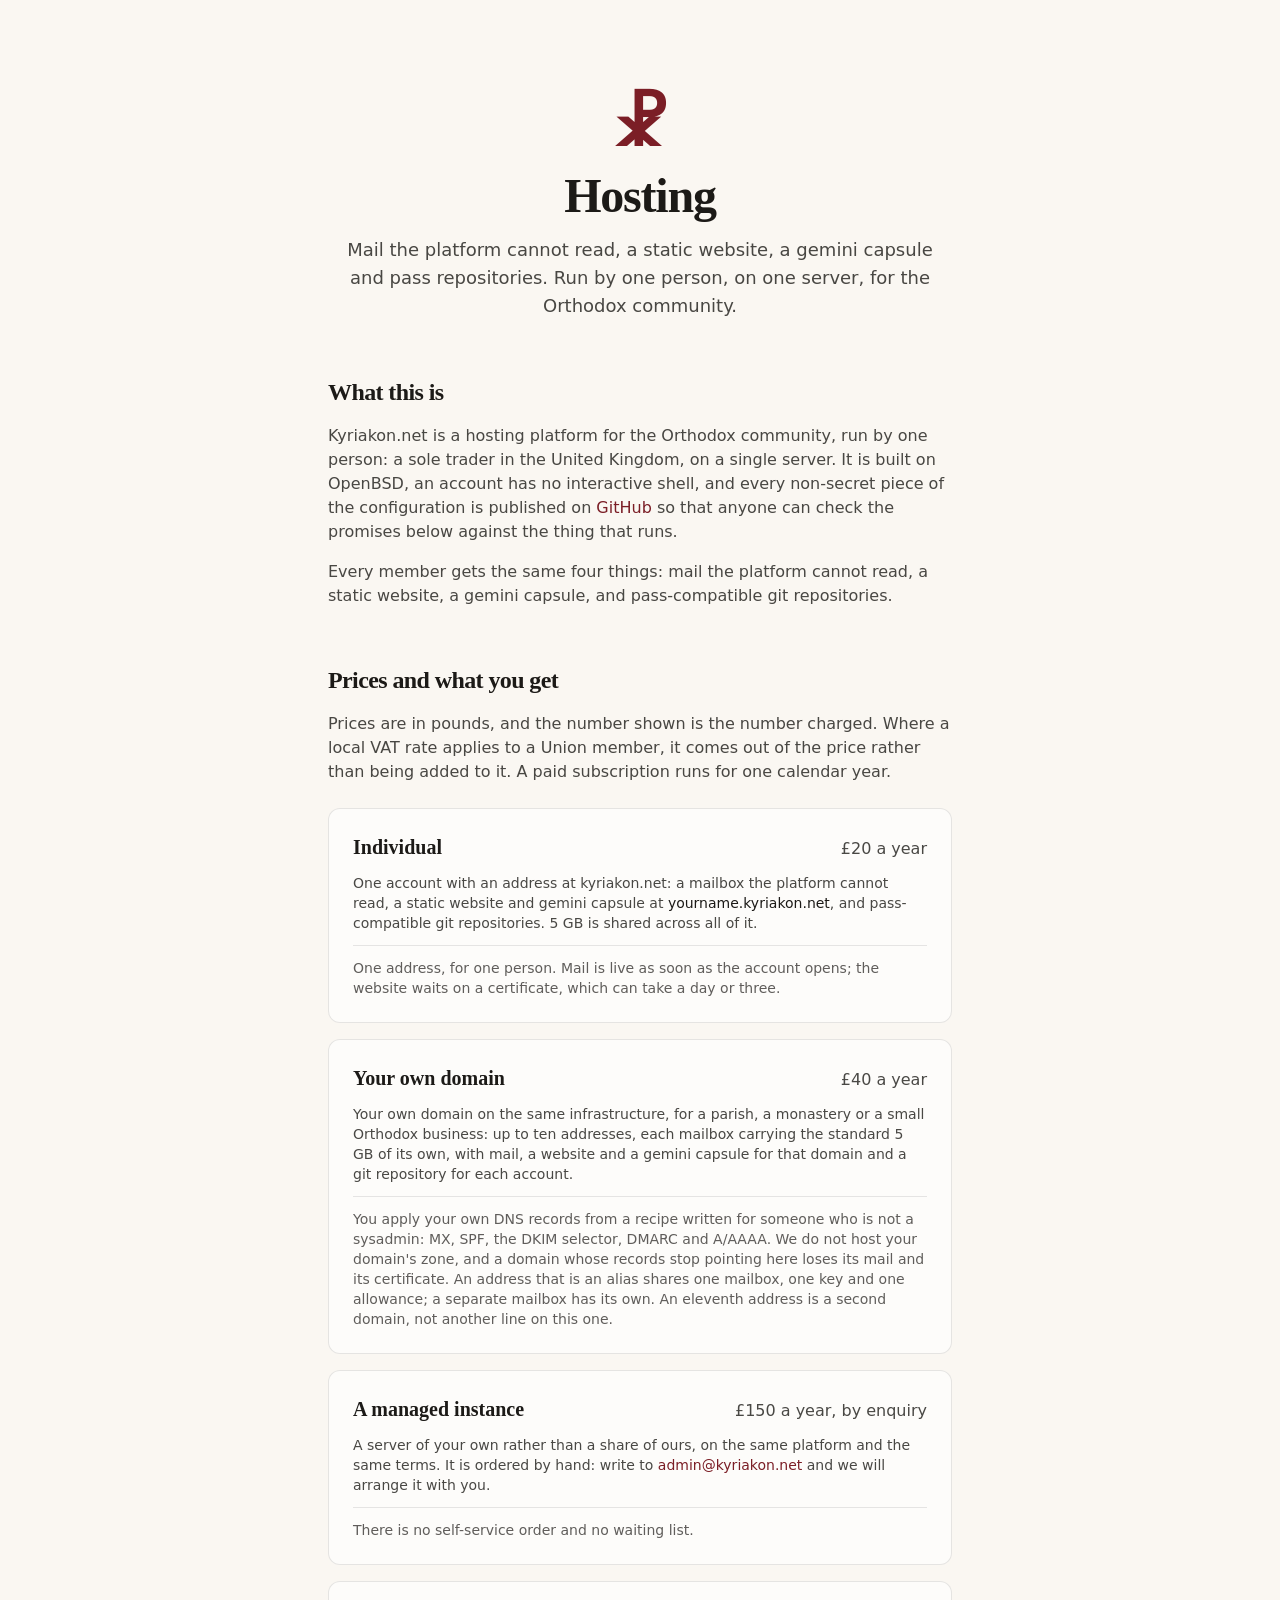
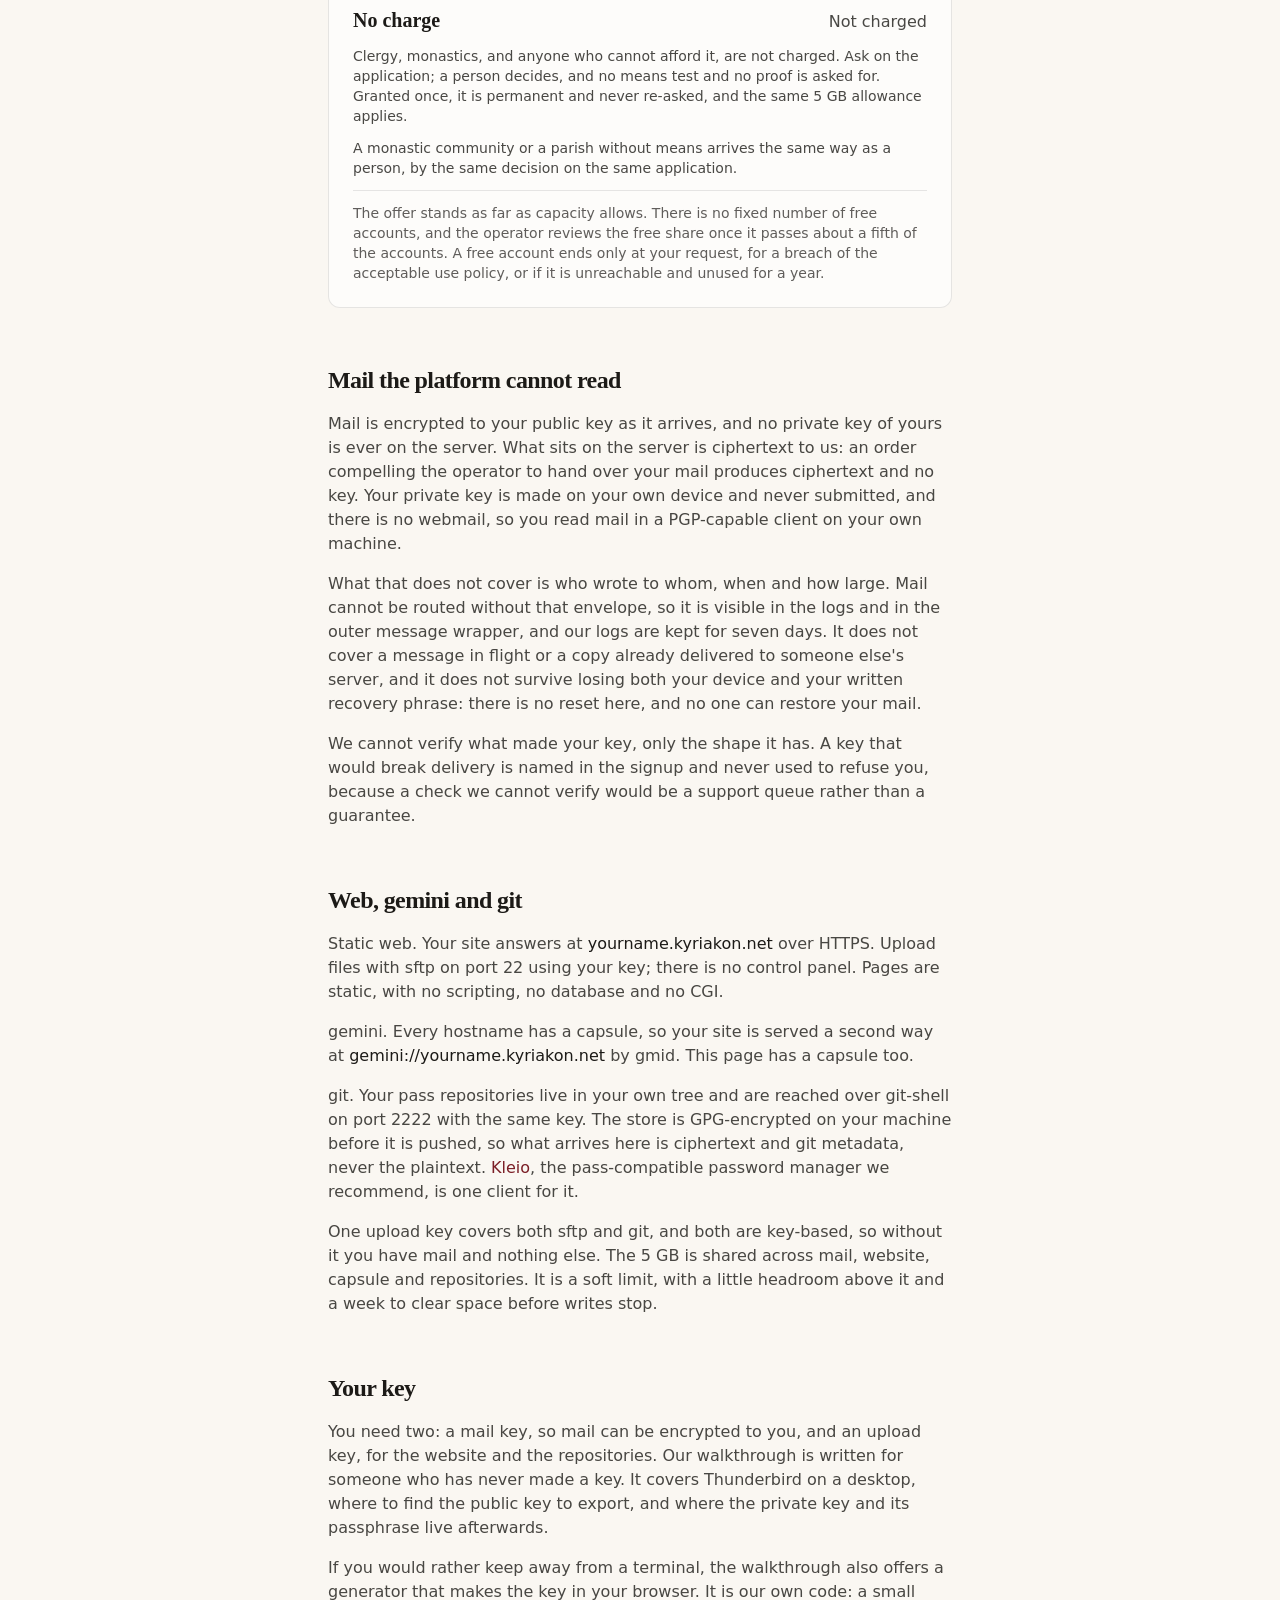
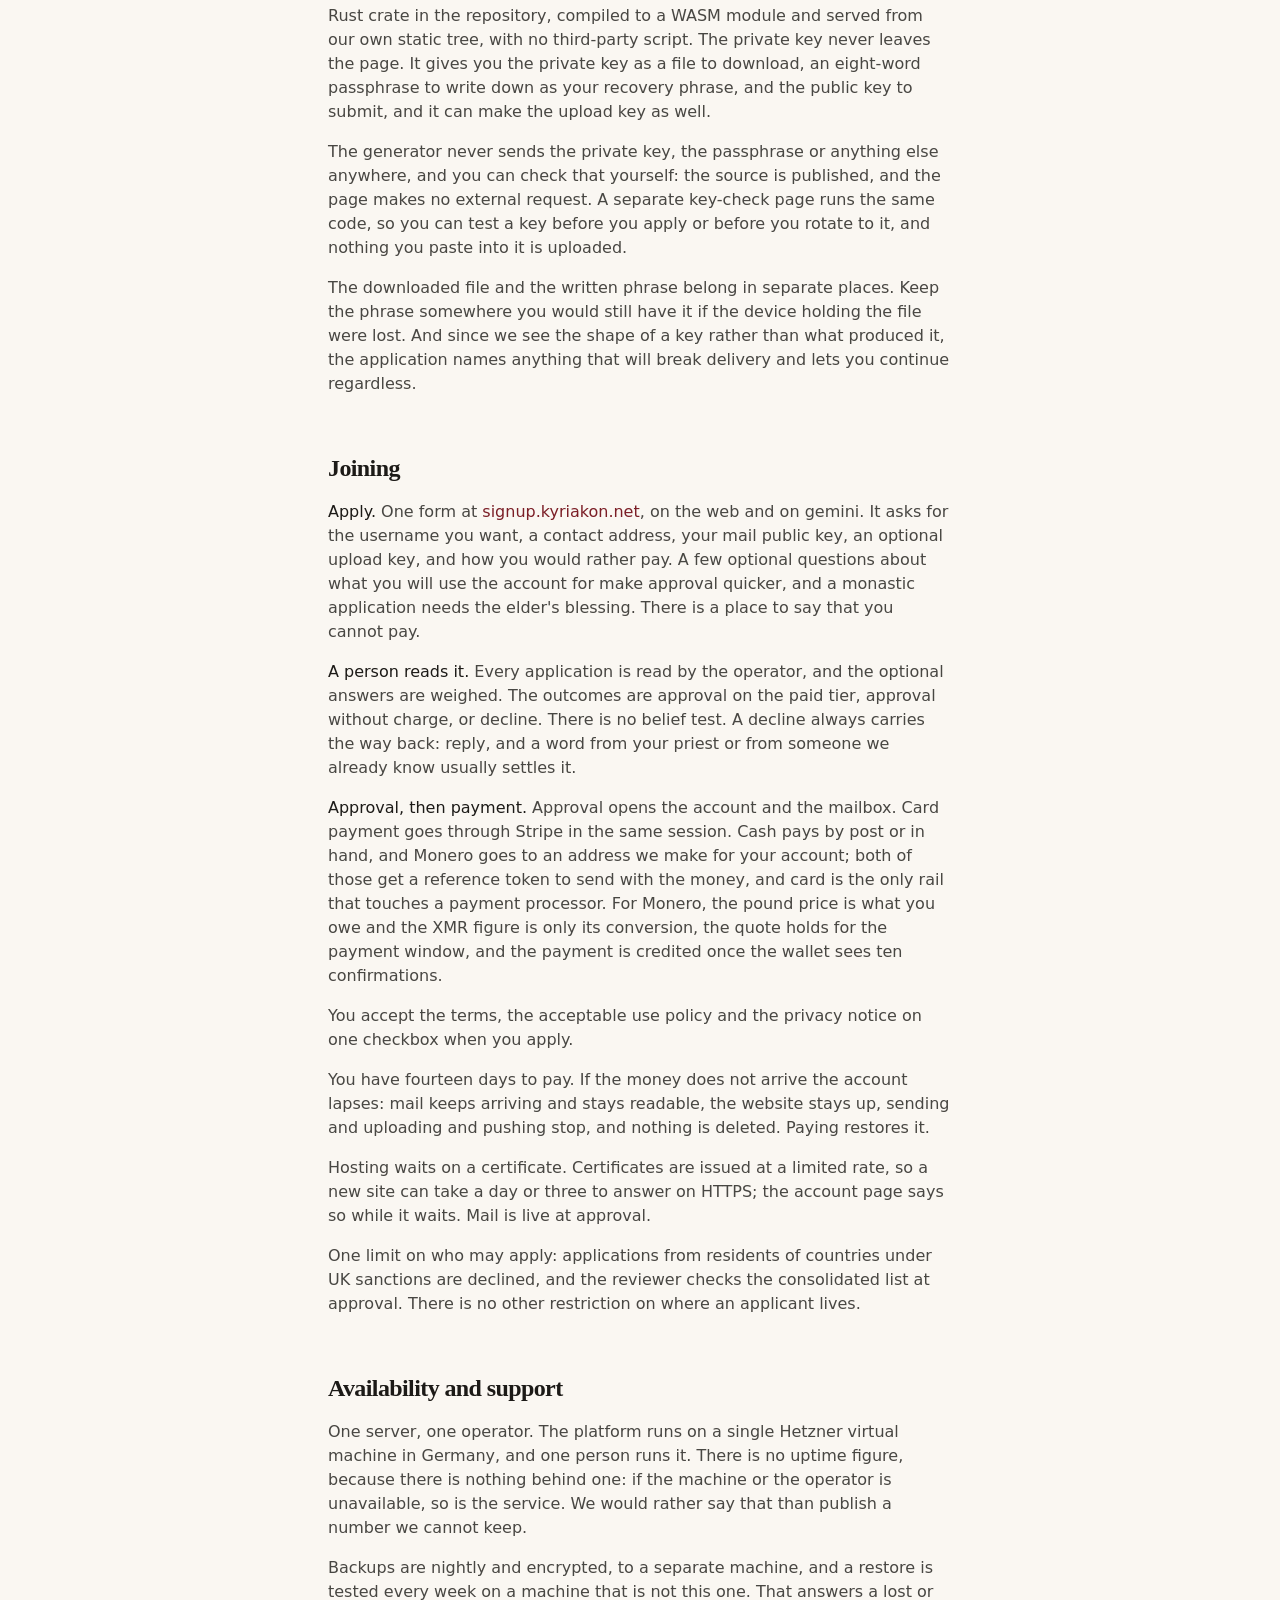
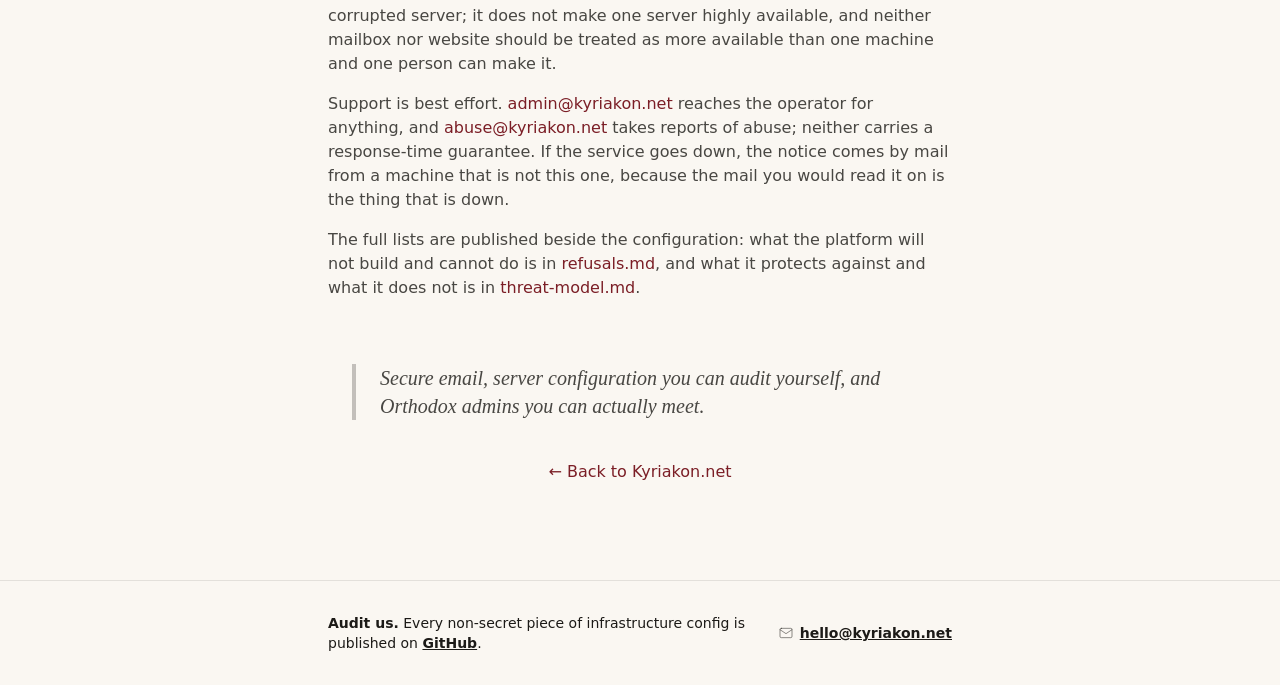
==== commit 090874c7: "fix(hosting): stop saying VAT is included, and five copy corrections" ====
--- a/hosting/index.html
+++ b/hosting/index.html
@@ -26,7 +26,7 @@
 
     <section class="mt-14">
       <h2 class="font-display text-2xl font-semibold tracking-tight">Prices and what you get</h2>
-      <p class="mt-4 text-ink/80">Prices are in pounds, and any VAT is included in the price rather than added to it. A paid subscription runs for one calendar year.</p>
+      <p class="mt-4 text-ink/80">Prices are in pounds, and the number shown is the number charged. Where a local VAT rate applies to a Union member, it comes out of the price rather than being added to it. A paid subscription runs for one calendar year.</p>
 
       <div class="mt-6 space-y-4">
 
@@ -62,7 +62,7 @@
             <h3 class="font-display text-xl font-semibold">No charge</h3>
             <span class="font-medium text-ink/80">Not charged</span>
           </div>
-          <p class="mt-3 text-sm text-ink/80">Priests, deacons, bishops, monastics, and anyone who cannot afford it, are not charged. Ask on the application; a person decides, and no means test and no proof is asked for. Granted once, it is permanent and never re-asked, and the same 5 GB allowance applies.</p>
+          <p class="mt-3 text-sm text-ink/80">Clergy, monastics, and anyone who cannot afford it, are not charged. Ask on the application; a person decides, and no means test and no proof is asked for. Granted once, it is permanent and never re-asked, and the same 5 GB allowance applies.</p>
           <p class="mt-3 text-sm text-ink/80">A monastic community or a parish without means arrives the same way as a person, by the same decision on the same application.</p>
           <p class="mt-3 border-t border-ink/10 pt-3 text-sm text-ink/70">The offer stands as far as capacity allows. There is no fixed number of free accounts, and the operator reviews the free share once it passes about a fifth of the accounts. A free account ends only at your request, for a breach of the acceptable use policy, or if it is unreachable and unused for a year.</p>
         </article>
@@ -72,9 +72,9 @@
 
     <section class="mt-14">
       <h2 class="font-display text-2xl font-semibold tracking-tight">Mail the platform cannot read</h2>
-      <p class="mt-4 text-ink/80">Mail is encrypted to your public key as it arrives, and the platform holds only that public key. What sits on the server is ciphertext to us: an order compelling the operator to hand over your mail produces ciphertext and no key. Your private key is made on your own device and never submitted, and there is no webmail, so you read mail in a PGP-capable client on your own machine.</p>
+      <p class="mt-4 text-ink/80">Mail is encrypted to your public key as it arrives, and no private key of yours is ever on the server. What sits on the server is ciphertext to us: an order compelling the operator to hand over your mail produces ciphertext and no key. Your private key is made on your own device and never submitted, and there is no webmail, so you read mail in a PGP-capable client on your own machine.</p>
       <p class="mt-4 text-ink/80">What that does not cover is who wrote to whom, when and how large. Mail cannot be routed without that envelope, so it is visible in the logs and in the outer message wrapper, and our logs are kept for seven days. It does not cover a message in flight or a copy already delivered to someone else's server, and it does not survive losing both your device and your written recovery phrase: there is no reset here, and no one can restore your mail.</p>
-      <p class="mt-4 text-ink/80">What made your key is not something we can verify, only the shape it has. A key that would break delivery is named in the signup and never used to refuse you, because a check we cannot verify would be a support queue rather than a guarantee.</p>
+      <p class="mt-4 text-ink/80">We cannot verify what made your key, only the shape it has. A key that would break delivery is named in the signup and never used to refuse you, because a check we cannot verify would be a support queue rather than a guarantee.</p>
     </section>
 
     <section class="mt-14">
@@ -87,10 +87,10 @@
 
     <section class="mt-14">
       <h2 class="font-display text-2xl font-semibold tracking-tight">Your key</h2>
-      <p class="mt-4 text-ink/80">You need two: a mail key, so mail can be encrypted to you, and an upload key, for the website and the repositories. Our walkthrough is written for someone who has never made a key. It covers Thunderbird on a desktop, where to export the public key from, and where the private key and its passphrase live afterwards.</p>
+      <p class="mt-4 text-ink/80">You need two: a mail key, so mail can be encrypted to you, and an upload key, for the website and the repositories. Our walkthrough is written for someone who has never made a key. It covers Thunderbird on a desktop, where to find the public key to export, and where the private key and its passphrase live afterwards.</p>
       <p class="mt-4 text-ink/80">If you would rather keep away from a terminal, the walkthrough also offers a generator that makes the key in your browser. It is our own code: a small Rust crate in the repository, compiled to a WASM module and served from our own static tree, with no third-party script. The private key never leaves the page. It gives you the private key as a file to download, an eight-word passphrase to write down as your recovery phrase, and the public key to submit, and it can make the upload key as well.</p>
       <p class="mt-4 text-ink/80">The generator never sends the private key, the passphrase or anything else anywhere, and you can check that yourself: the source is published, and the page makes no external request. A separate key-check page runs the same code, so you can test a key before you apply or before you rotate to it, and nothing you paste into it is uploaded.</p>
-      <p class="mt-4 text-ink/80">The downloaded file and the written phrase belong in separate places. Keep the phrase somewhere you would still have it if the device holding the file were lost. And since we see the shape of a key rather than what produced it, the signup names anything that will break delivery and lets you continue regardless.</p>
+      <p class="mt-4 text-ink/80">The downloaded file and the written phrase belong in separate places. Keep the phrase somewhere you would still have it if the device holding the file were lost. And since we see the shape of a key rather than what produced it, the application names anything that will break delivery and lets you continue regardless.</p>
     </section>
 
     <section class="mt-14">
@@ -98,10 +98,10 @@
       <ol class="mt-4 space-y-4 text-ink/80">
         <li><span class="font-medium text-ink">Apply.</span> One form at <a href="https://signup.kyriakon.net" class="font-medium text-crimson hover:underline">signup.kyriakon.net</a>, on the web and on gemini. It asks for the username you want, a contact address, your mail public key, an optional upload key, and how you would rather pay. A few optional questions about what you will use the account for make approval quicker, and a monastic application needs the elder's blessing. There is a place to say that you cannot pay.</li>
         <li><span class="font-medium text-ink">A person reads it.</span> Every application is read by the operator, and the optional answers are weighed. The outcomes are approval on the paid tier, approval without charge, or decline. There is no belief test. A decline always carries the way back: reply, and a word from your priest or from someone we already know usually settles it.</li>
-        <li><span class="font-medium text-ink">Approval, then payment.</span> Approval opens the account and the mailbox. Card pays through Stripe in the same session. Cash pays by post or in hand, and Monero goes to a subaddress of your own; both of those get a reference token to send with the money, and card is the only rail that touches a payment processor. For Monero, the pound price is what you owe and the XMR figure is only its conversion, the quote holds for the payment window, and the payment is credited once the wallet sees ten confirmations.</li>
+        <li><span class="font-medium text-ink">Approval, then payment.</span> Approval opens the account and the mailbox. Card payment goes through Stripe in the same session. Cash pays by post or in hand, and Monero goes to an address we make for your account; both of those get a reference token to send with the money, and card is the only rail that touches a payment processor. For Monero, the pound price is what you owe and the XMR figure is only its conversion, the quote holds for the payment window, and the payment is credited once the wallet sees ten confirmations.</li>
       </ol>
       <p class="mt-4 text-ink/80">You accept the terms, the acceptable use policy and the privacy notice on one checkbox when you apply.</p>
-      <p class="mt-4 text-ink/80">Payment has fourteen days. If the money does not arrive the account lapses: mail keeps arriving and stays readable, the website stays up, sending and uploading and pushing stop, and nothing is deleted. Paying restores it.</p>
+      <p class="mt-4 text-ink/80">You have fourteen days to pay. If the money does not arrive the account lapses: mail keeps arriving and stays readable, the website stays up, sending and uploading and pushing stop, and nothing is deleted. Paying restores it.</p>
       <p class="mt-4 text-ink/80">Hosting waits on a certificate. Certificates are issued at a limited rate, so a new site can take a day or three to answer on HTTPS; the account page says so while it waits. Mail is live at approval.</p>
       <p class="mt-4 text-ink/80">One limit on who may apply: applications from residents of countries under UK sanctions are declined, and the reviewer checks the consolidated list at approval. There is no other restriction on where an applicant lives.</p>
     </section>
@@ -111,7 +111,7 @@
       <p class="mt-4 text-ink/80">One server, one operator. The platform runs on a single Hetzner virtual machine in Germany, and one person runs it. There is no uptime figure, because there is nothing behind one: if the machine or the operator is unavailable, so is the service. We would rather say that than publish a number we cannot keep.</p>
       <p class="mt-4 text-ink/80">Backups are nightly and encrypted, to a separate machine, and a restore is tested every week on a machine that is not this one. That answers a lost or corrupted server; it does not make one server highly available, and neither mailbox nor website should be treated as more available than one machine and one person can make it.</p>
       <p class="mt-4 text-ink/80">Support is best effort. <a href="mailto:admin@kyriakon.net" class="font-medium text-crimson hover:underline">admin@kyriakon.net</a> reaches the operator for anything, and <a href="mailto:abuse@kyriakon.net" class="font-medium text-crimson hover:underline">abuse@kyriakon.net</a> takes reports of abuse; neither carries a response-time guarantee. If the service goes down, the notice comes by mail from a machine that is not this one, because the mail you would read it on is the thing that is down.</p>
-      <p class="mt-4 text-ink/80">The full lists are published beside the configuration: what the platform will not build and cannot do is in <a href="https://github.com/kyriakon/kyriakon-infra/blob/main/docs/refusals.md" class="font-medium text-crimson hover:underline">refusals.md</a>, and what it protects against, and does not, is in <a href="https://github.com/kyriakon/kyriakon-infra/blob/main/docs/threat-model.md" class="font-medium text-crimson hover:underline">threat-model.md</a>.</p>
+      <p class="mt-4 text-ink/80">The full lists are published beside the configuration: what the platform will not build and cannot do is in <a href="https://github.com/kyriakon/kyriakon-infra/blob/main/docs/refusals.md" class="font-medium text-crimson hover:underline">refusals.md</a>, and what it protects against and what it does not is in <a href="https://github.com/kyriakon/kyriakon-infra/blob/main/docs/threat-model.md" class="font-medium text-crimson hover:underline">threat-model.md</a>.</p>
     </section>
 
     <section class="mt-16">
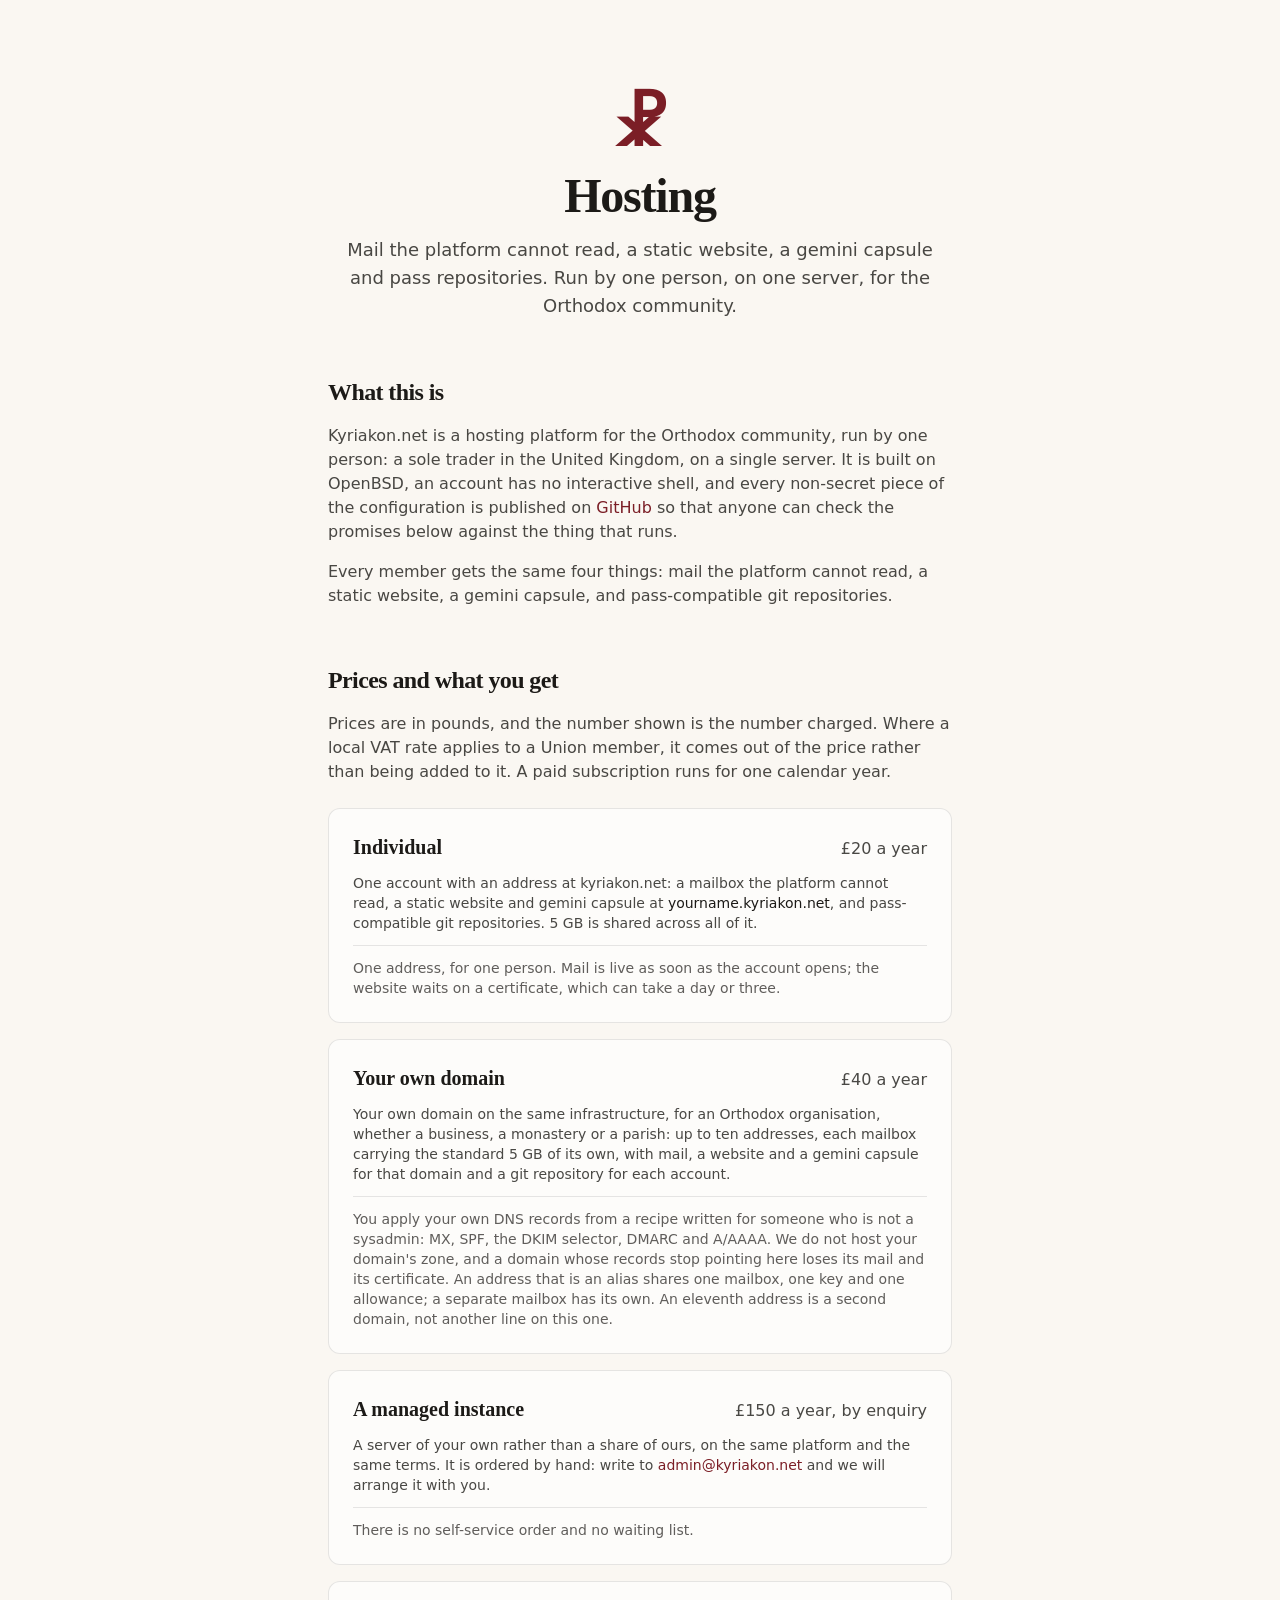
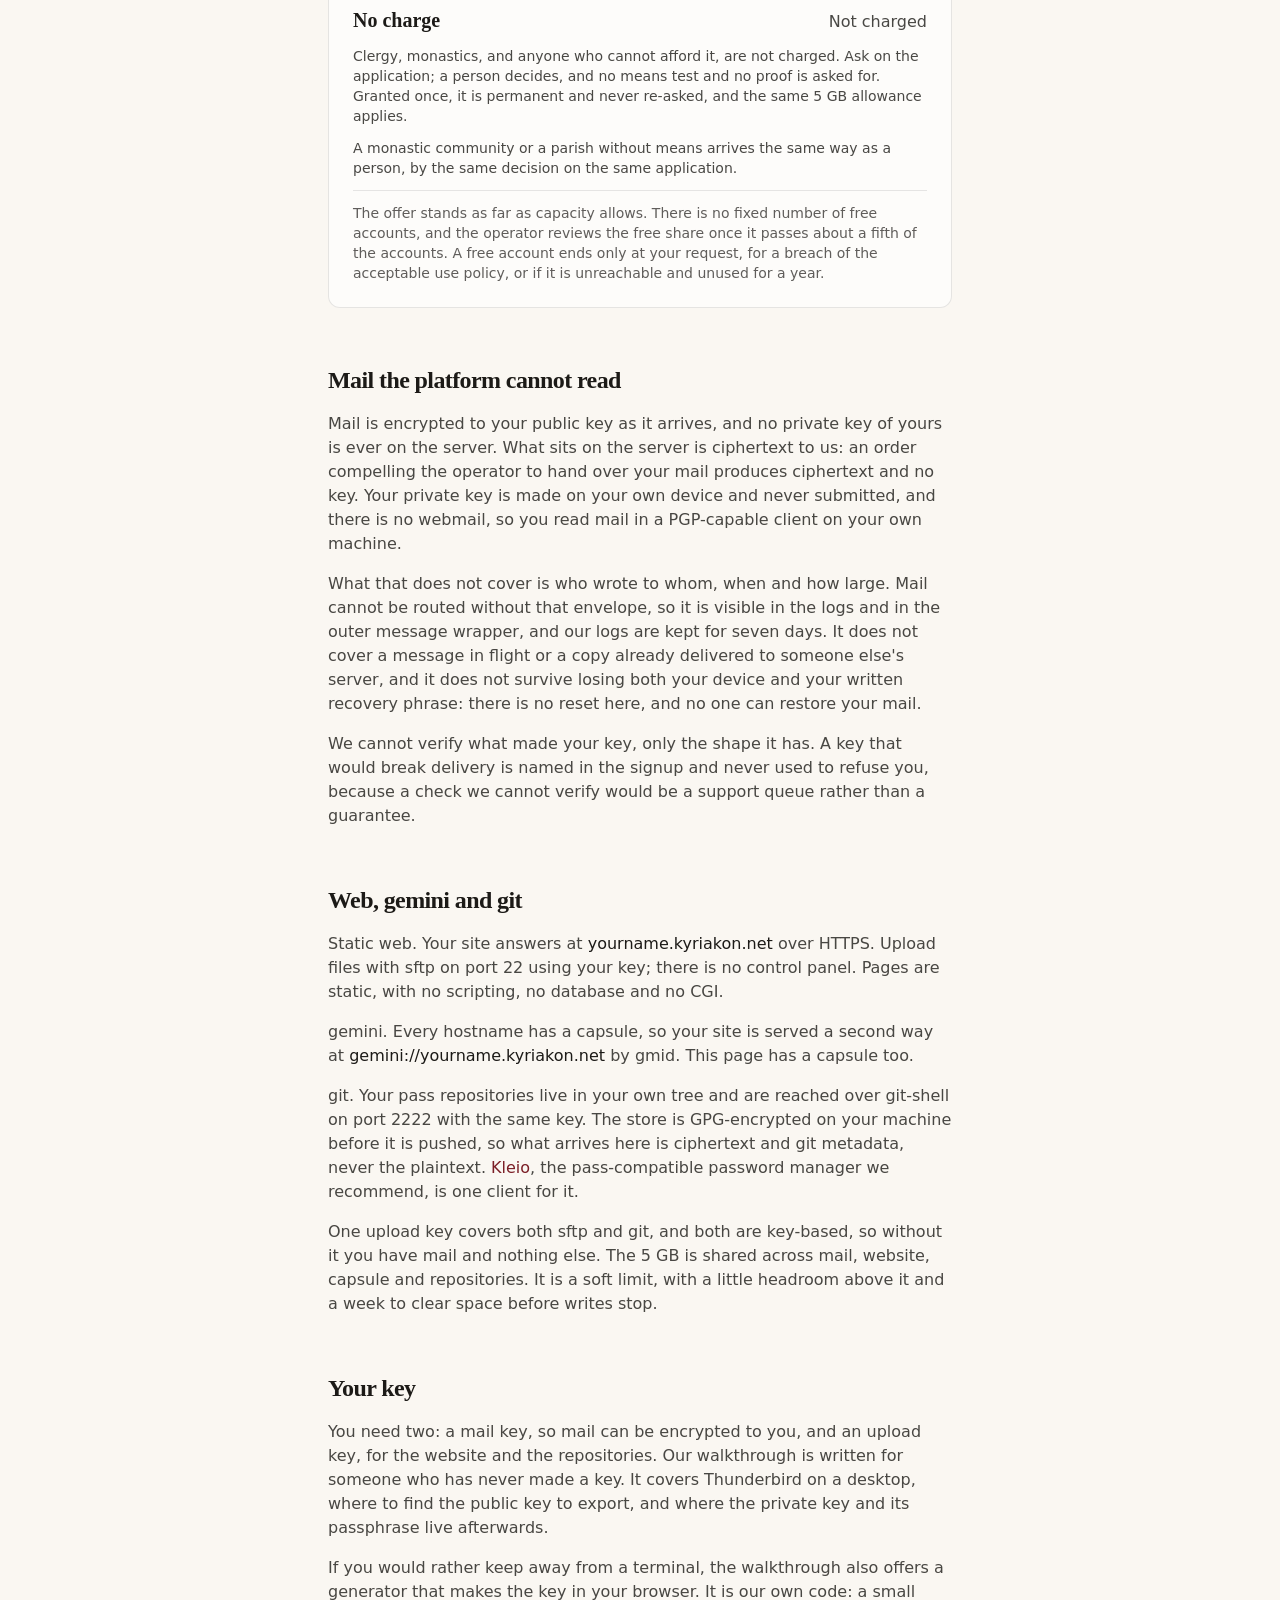
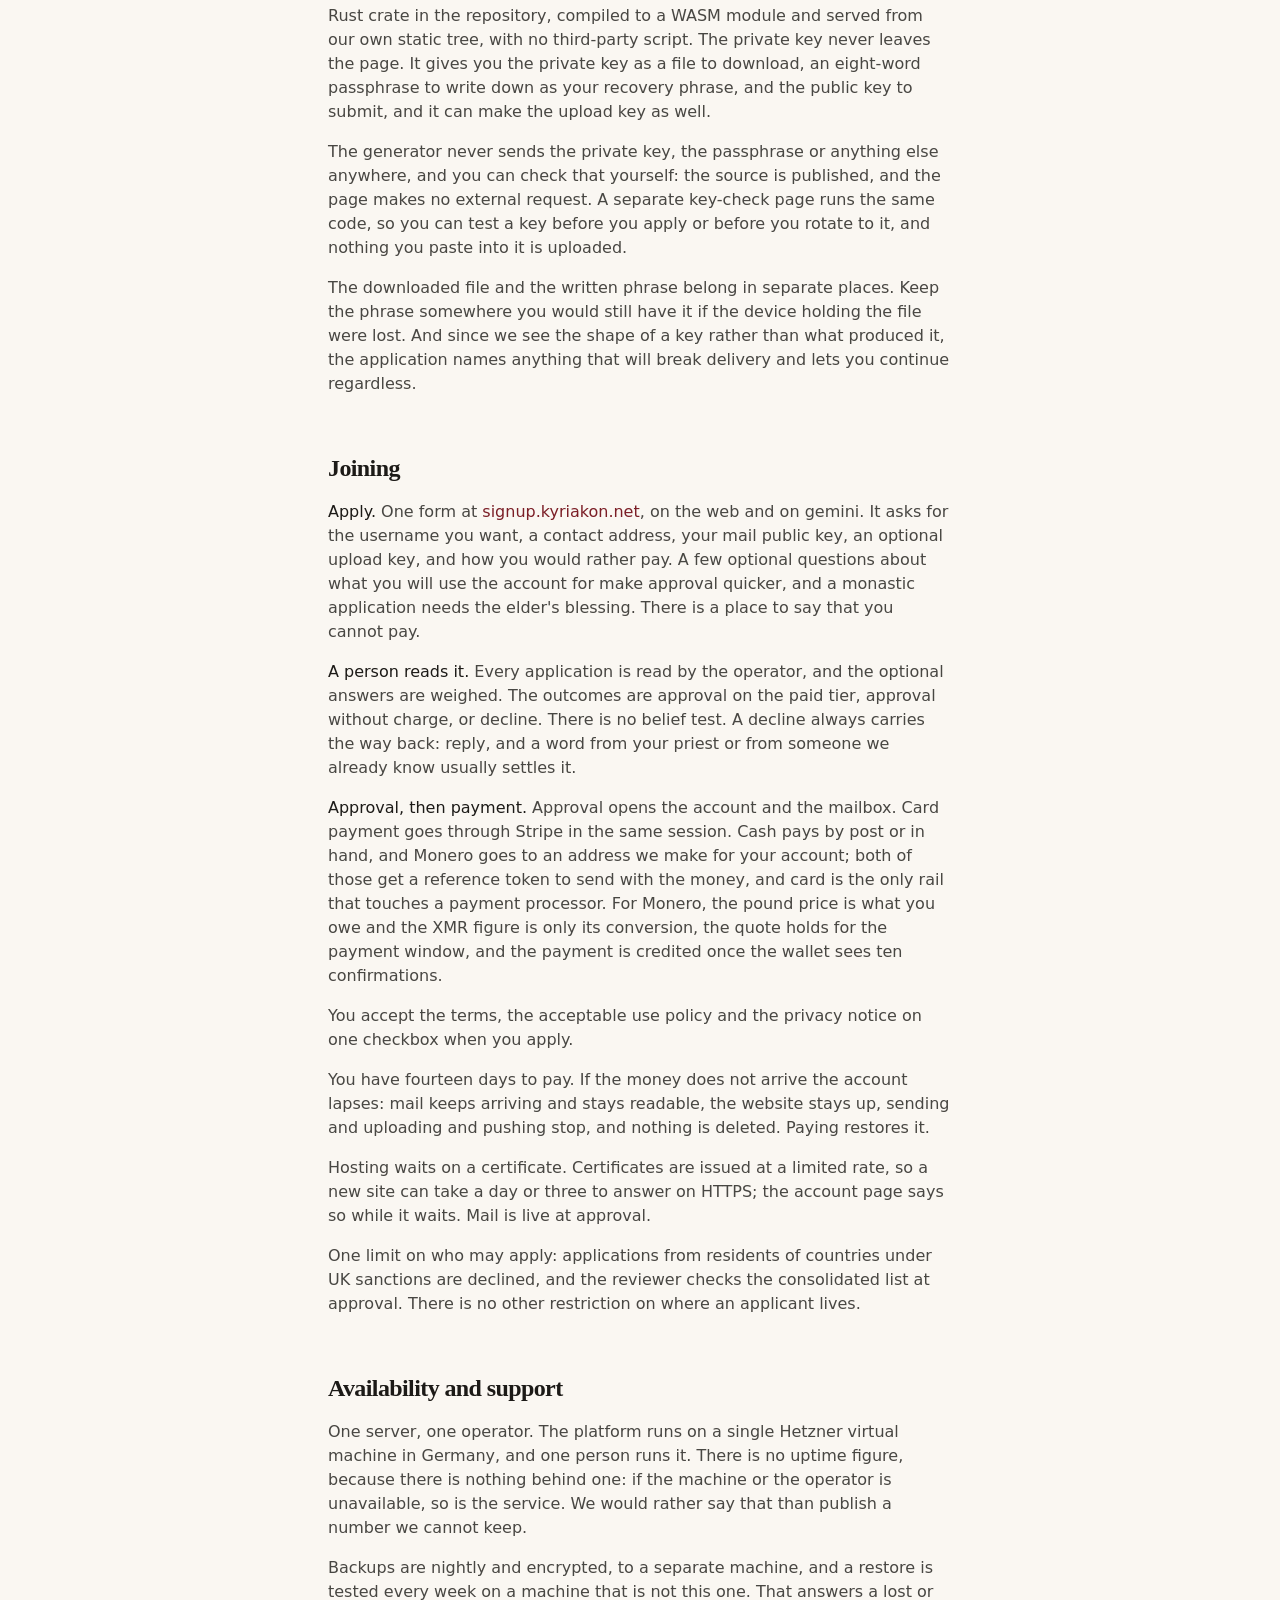
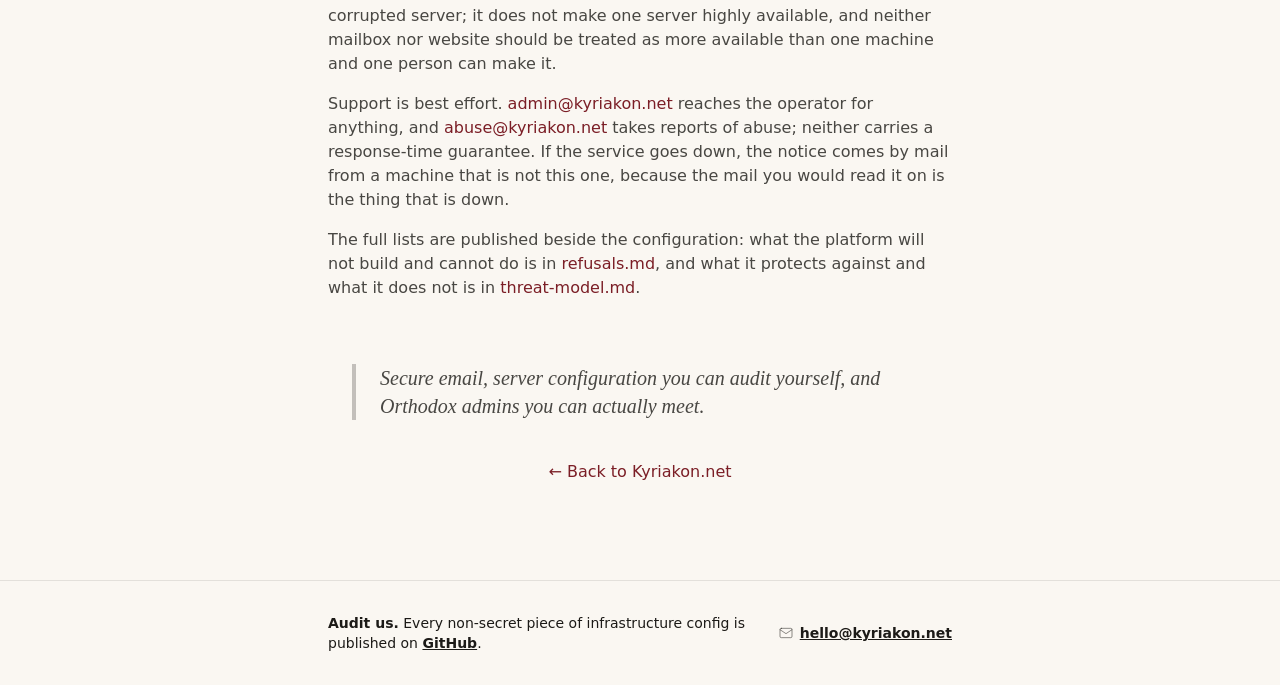
==== commit 2270cde4: "fix(hosting): frame the own-domain tier as any Orthodox organisation" ====
--- a/hosting/index.html
+++ b/hosting/index.html
@@ -44,7 +44,7 @@
             <h3 class="font-display text-xl font-semibold">Your own domain</h3>
             <span class="font-medium text-ink/80">£40 a year</span>
           </div>
-          <p class="mt-3 text-sm text-ink/80">Your own domain on the same infrastructure, for a parish, a monastery or a small Orthodox business: up to ten addresses, each mailbox carrying the standard 5 GB of its own, with mail, a website and a gemini capsule for that domain and a git repository for each account.</p>
+          <p class="mt-3 text-sm text-ink/80">Your own domain on the same infrastructure, for an Orthodox organisation, whether a business, a monastery or a parish: up to ten addresses, each mailbox carrying the standard 5 GB of its own, with mail, a website and a gemini capsule for that domain and a git repository for each account.</p>
           <p class="mt-3 border-t border-ink/10 pt-3 text-sm text-ink/70">You apply your own DNS records from a recipe written for someone who is not a sysadmin: MX, SPF, the DKIM selector, DMARC and A/AAAA. We do not host your domain's zone, and a domain whose records stop pointing here loses its mail and its certificate. An address that is an alias shares one mailbox, one key and one allowance; a separate mailbox has its own. An eleventh address is a second domain, not another line on this one.</p>
         </article>
 
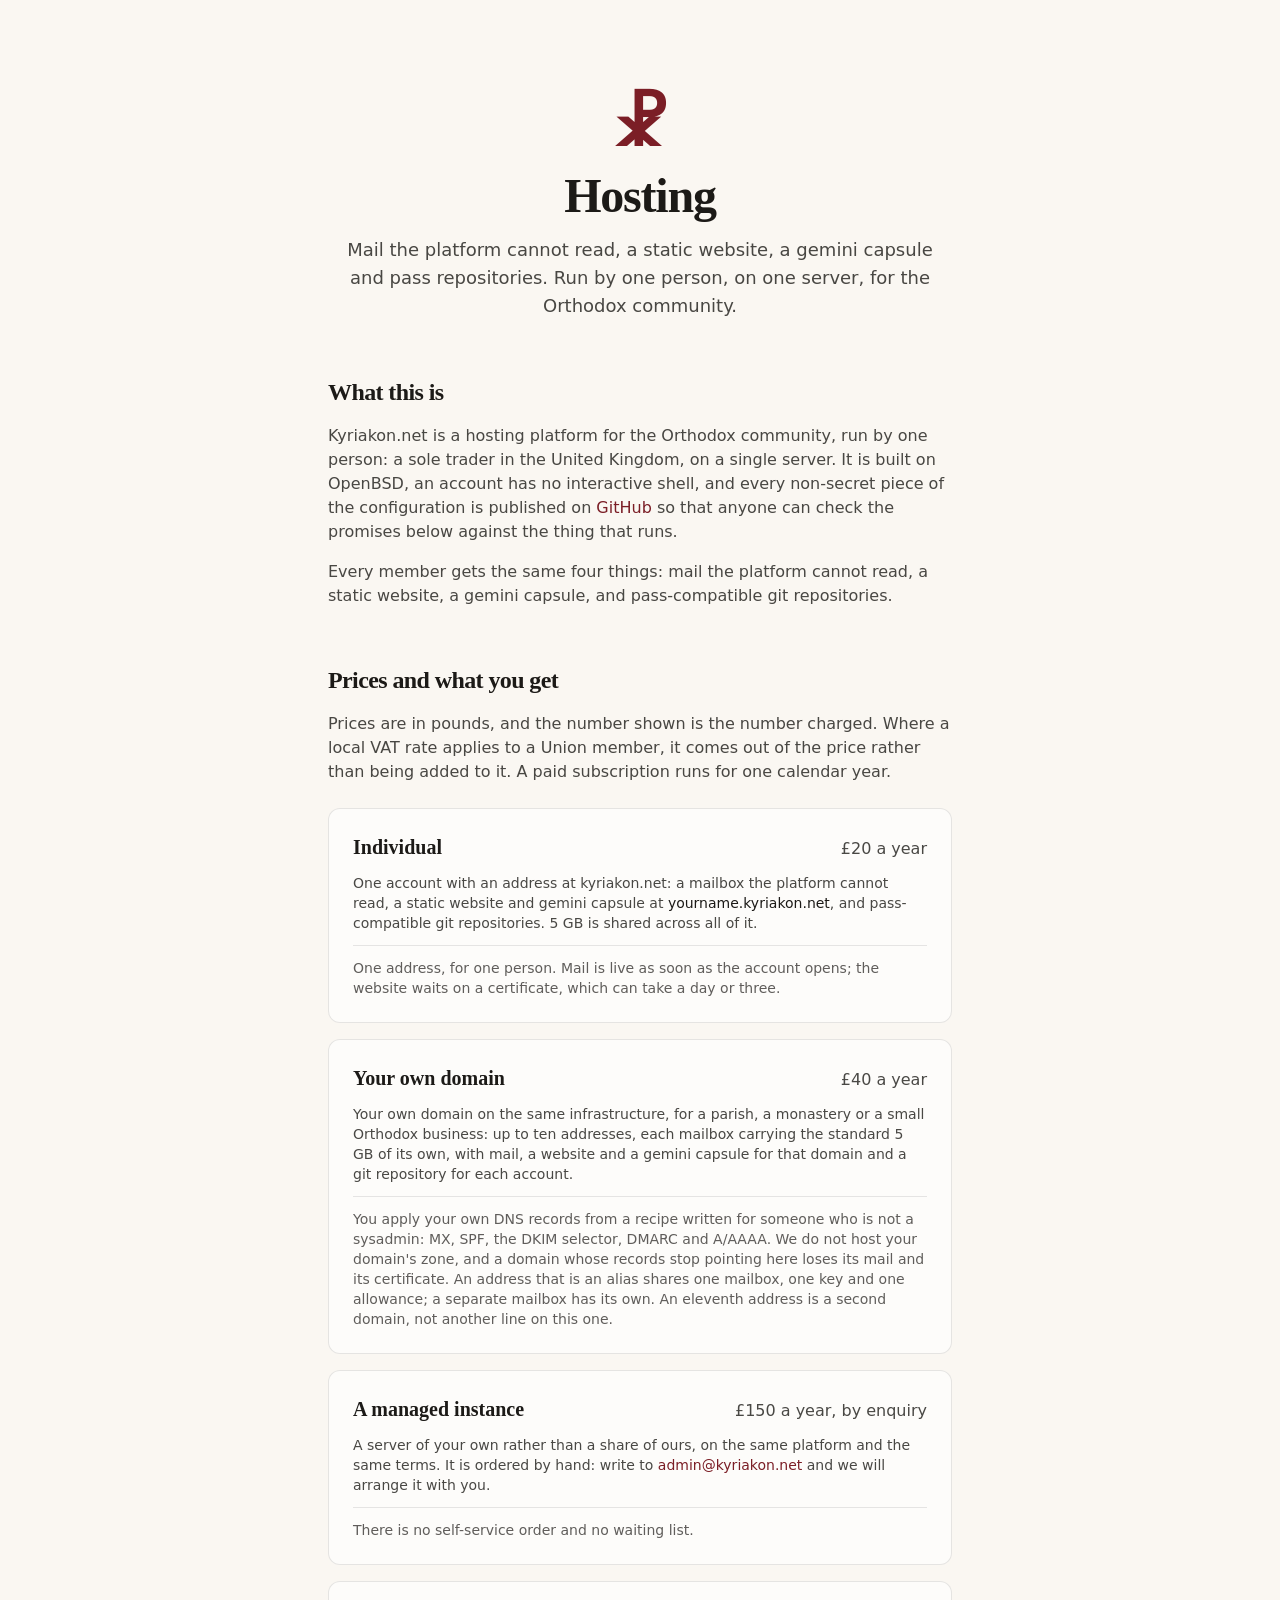
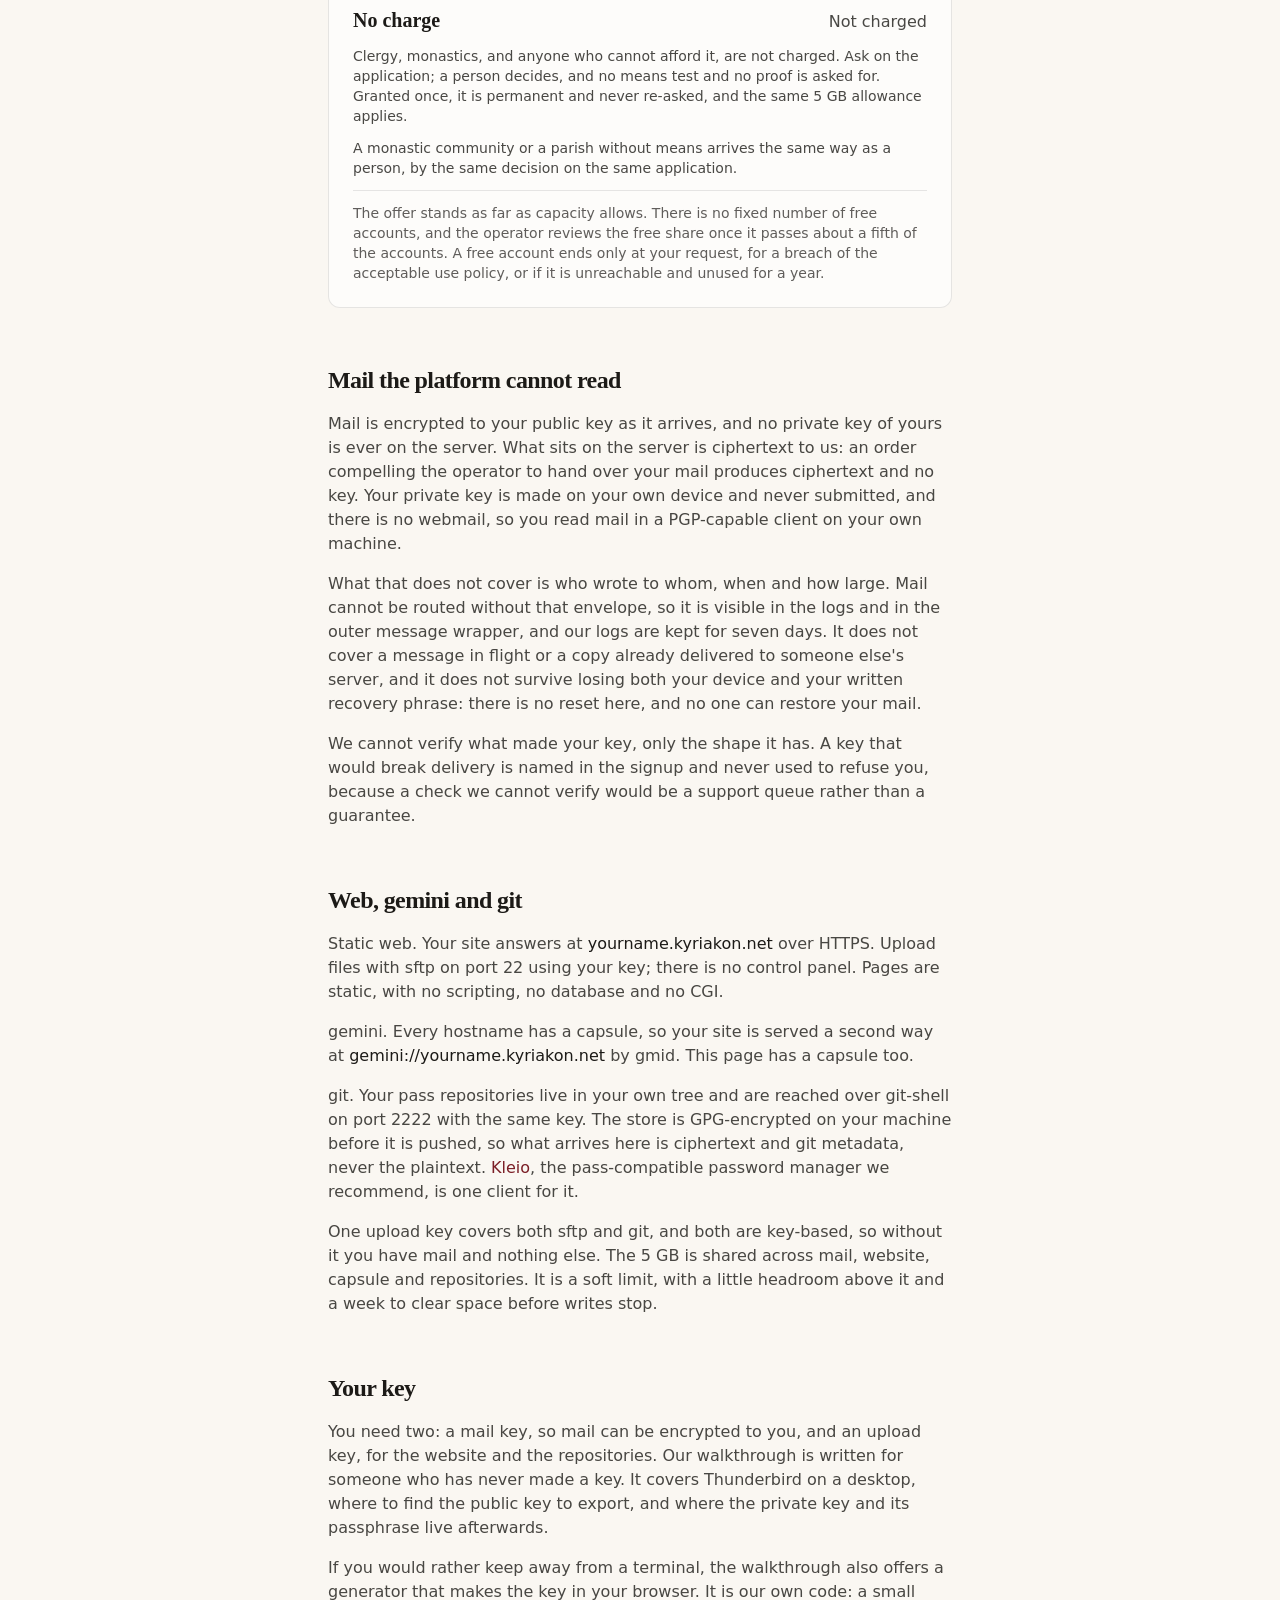
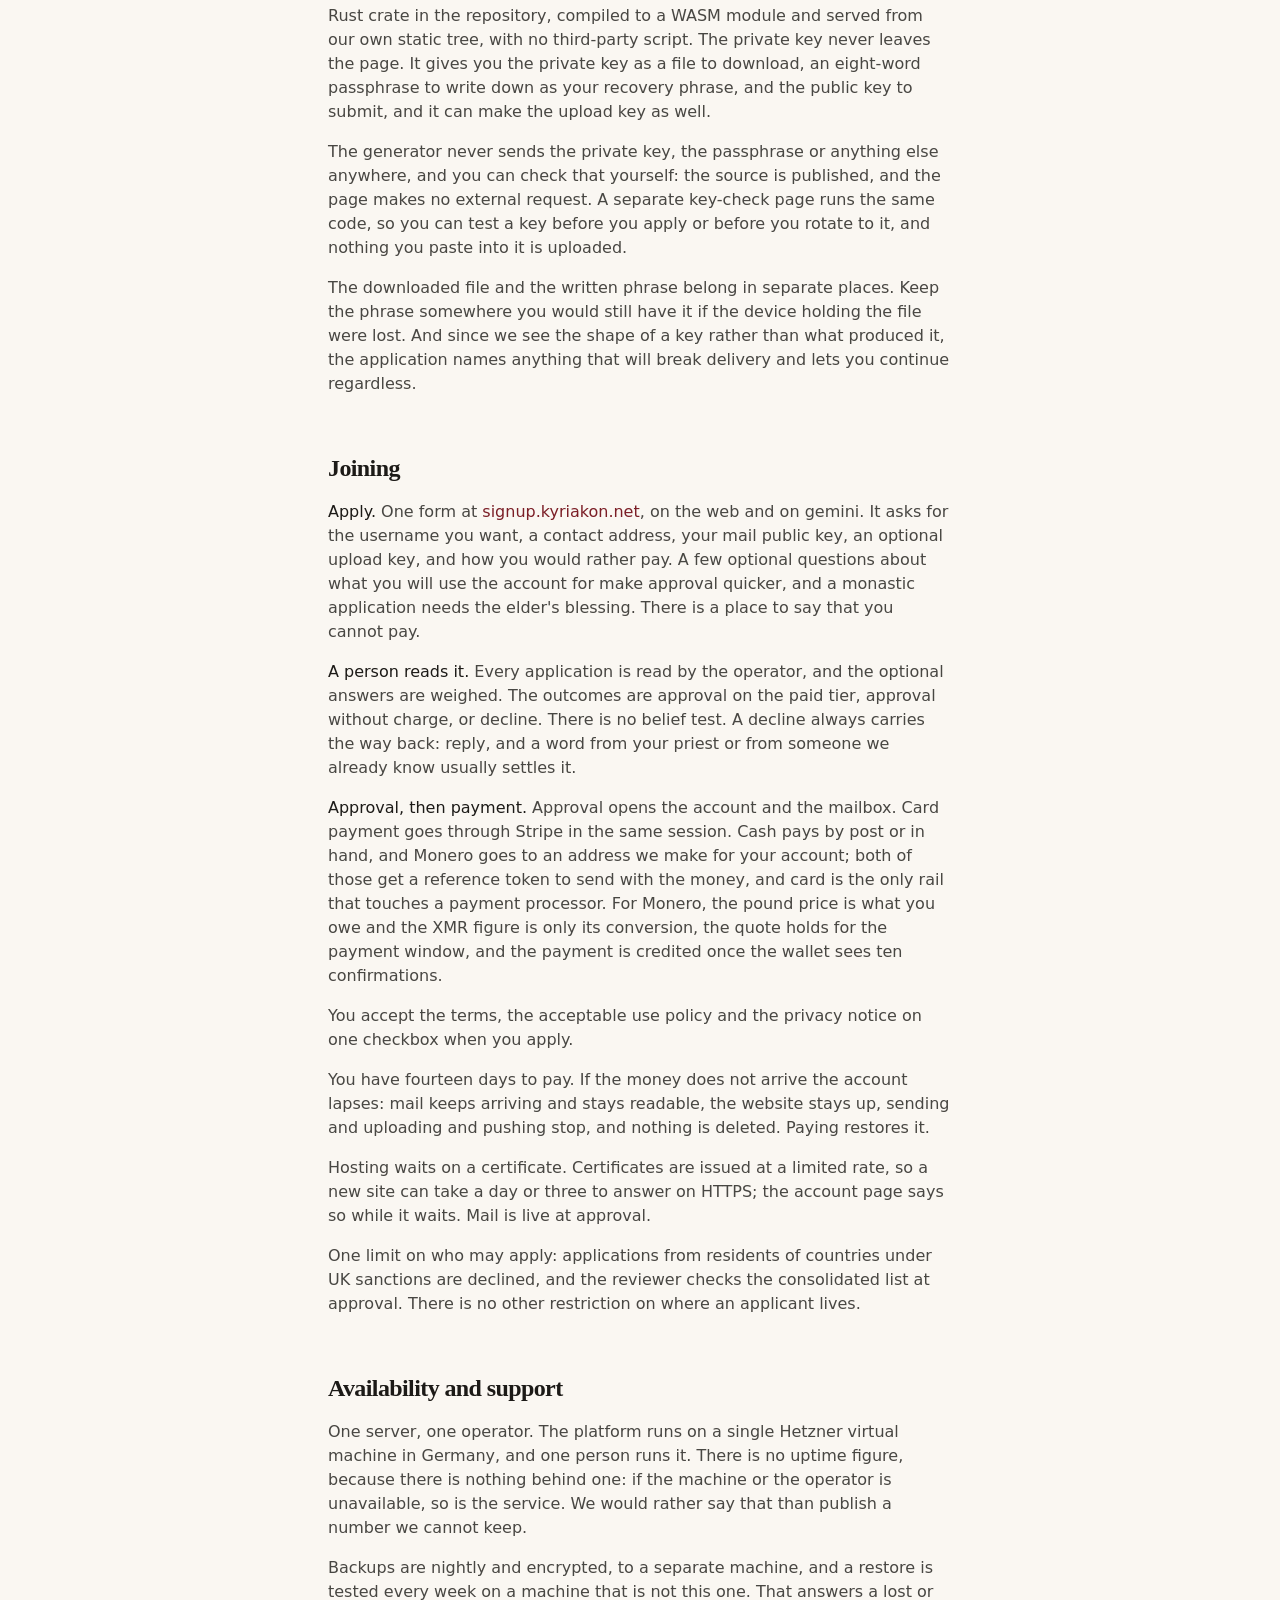
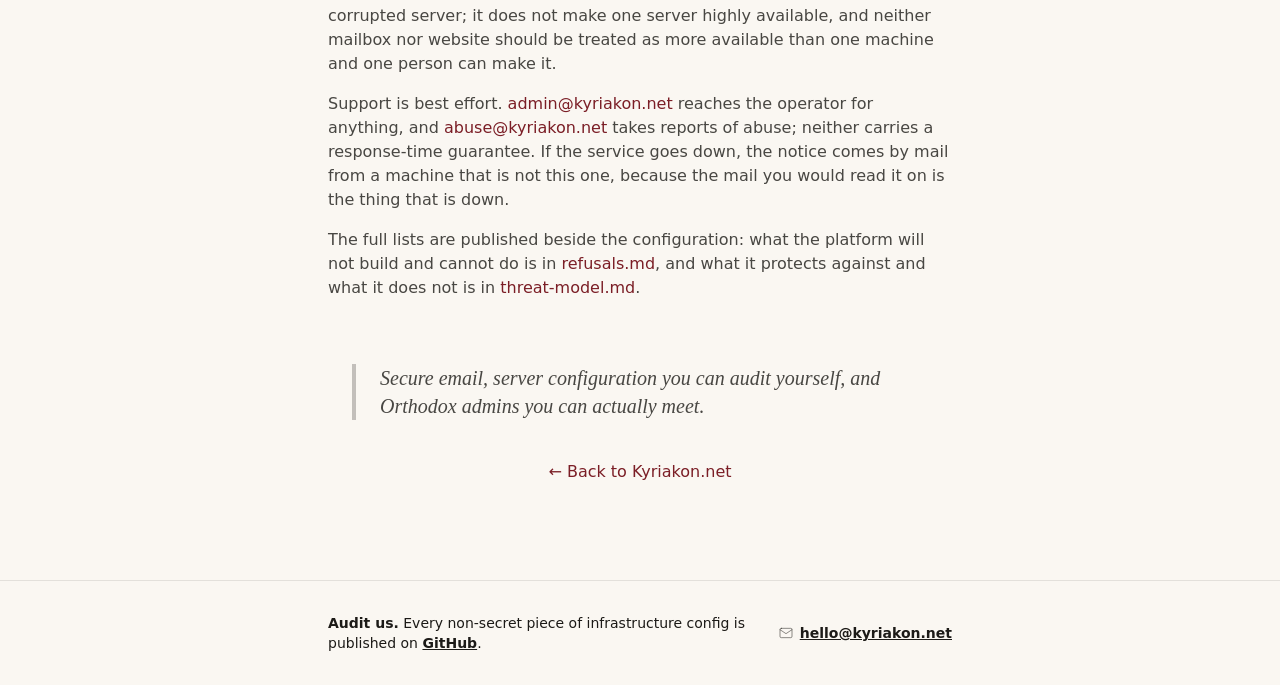
==== commit f6bd4a33: "fix(hosting): name the bodies the own-domain tier serves as before" ====
--- a/hosting/index.html
+++ b/hosting/index.html
@@ -44,7 +44,7 @@
             <h3 class="font-display text-xl font-semibold">Your own domain</h3>
             <span class="font-medium text-ink/80">£40 a year</span>
           </div>
-          <p class="mt-3 text-sm text-ink/80">Your own domain on the same infrastructure, for an Orthodox organisation, whether a business, a monastery or a parish: up to ten addresses, each mailbox carrying the standard 5 GB of its own, with mail, a website and a gemini capsule for that domain and a git repository for each account.</p>
+          <p class="mt-3 text-sm text-ink/80">Your own domain on the same infrastructure, for a parish, a monastery or a small Orthodox business: up to ten addresses, each mailbox carrying the standard 5 GB of its own, with mail, a website and a gemini capsule for that domain and a git repository for each account.</p>
           <p class="mt-3 border-t border-ink/10 pt-3 text-sm text-ink/70">You apply your own DNS records from a recipe written for someone who is not a sysadmin: MX, SPF, the DKIM selector, DMARC and A/AAAA. We do not host your domain's zone, and a domain whose records stop pointing here loses its mail and its certificate. An address that is an alias shares one mailbox, one key and one allowance; a separate mailbox has its own. An eleventh address is a second domain, not another line on this one.</p>
         </article>
 
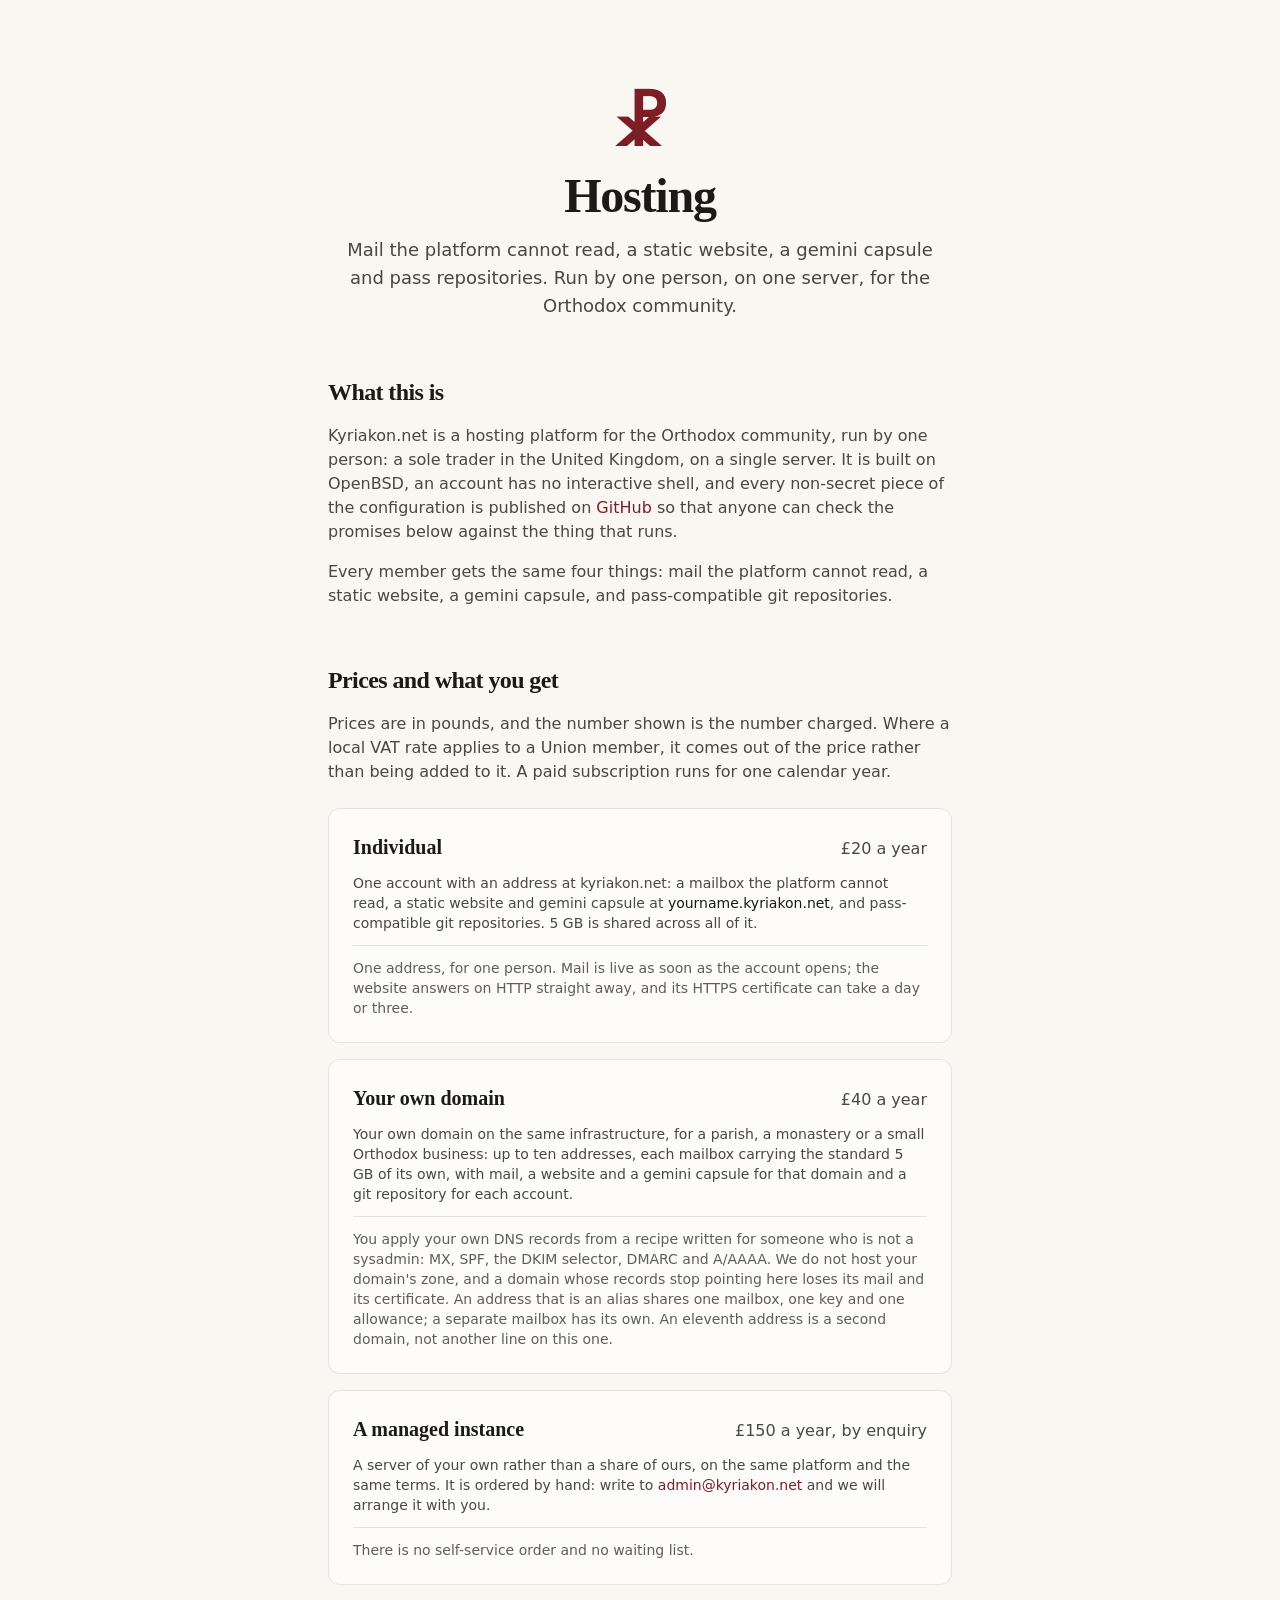
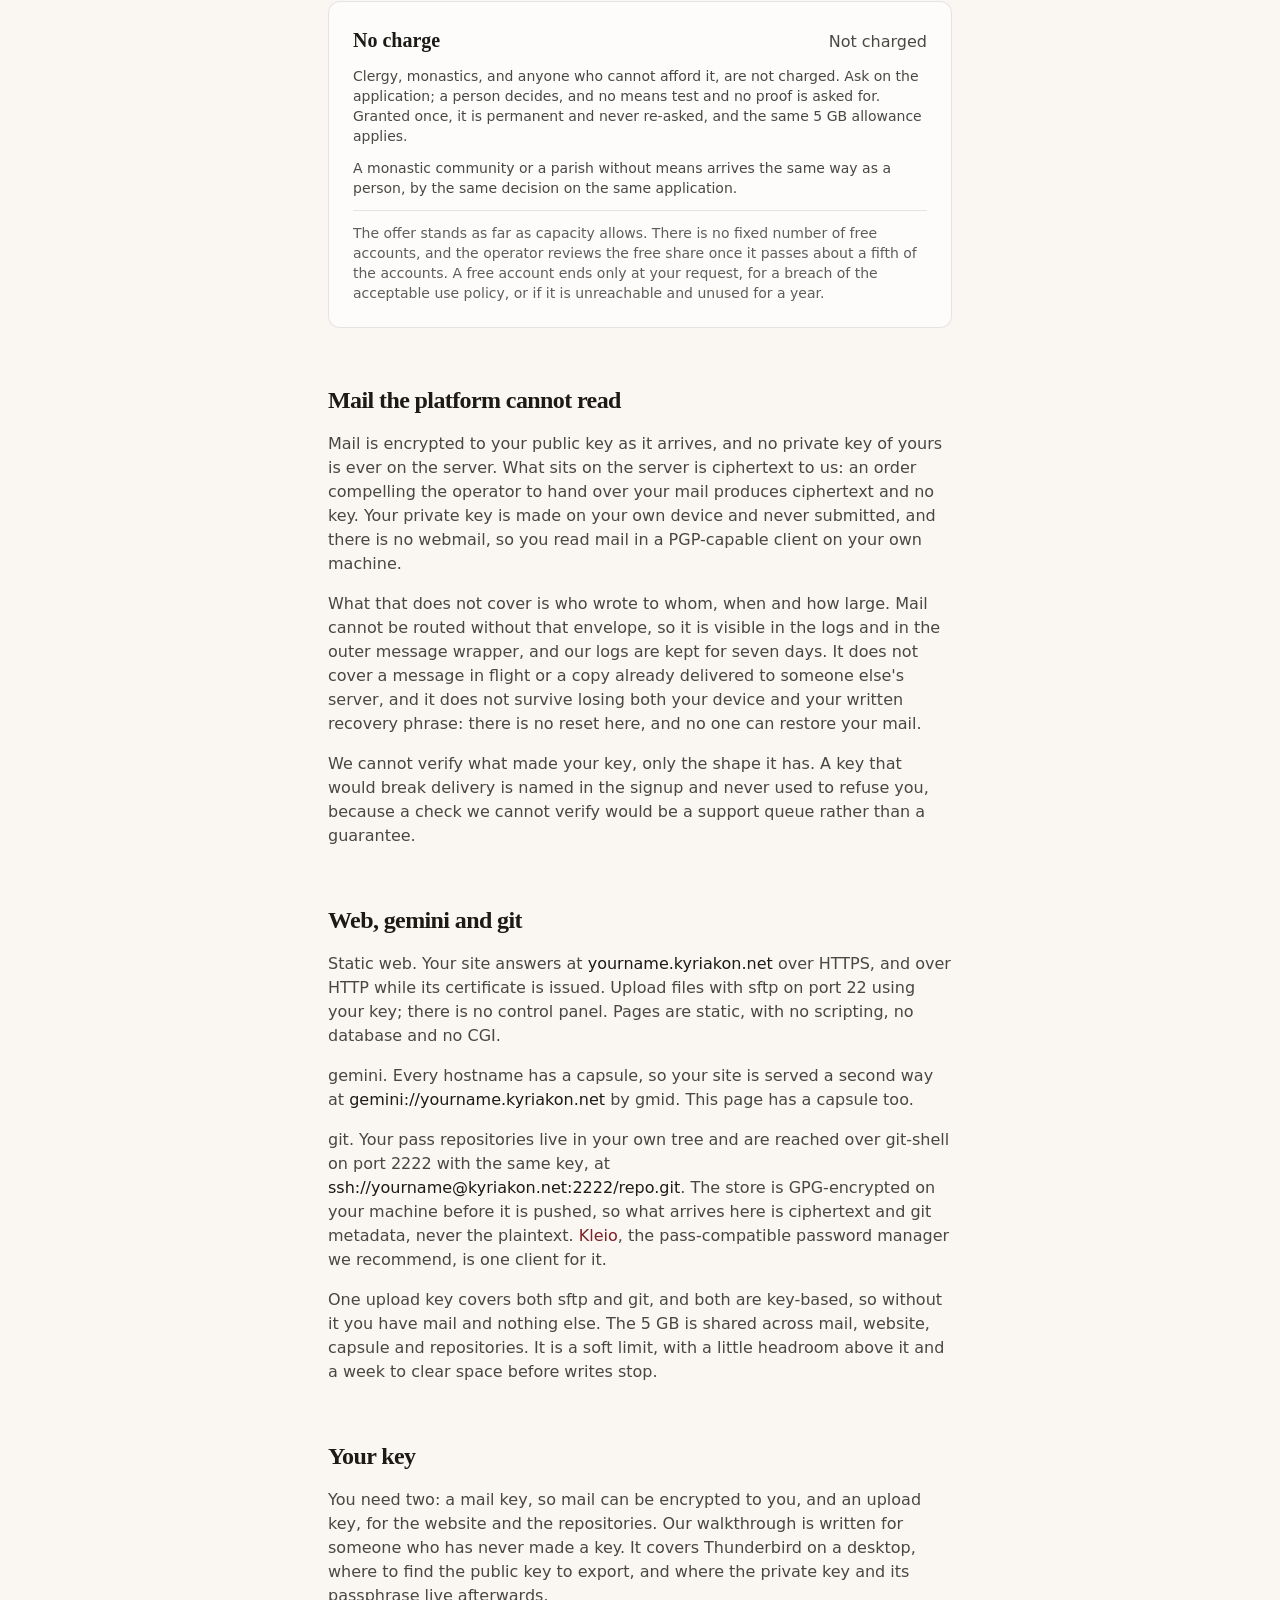
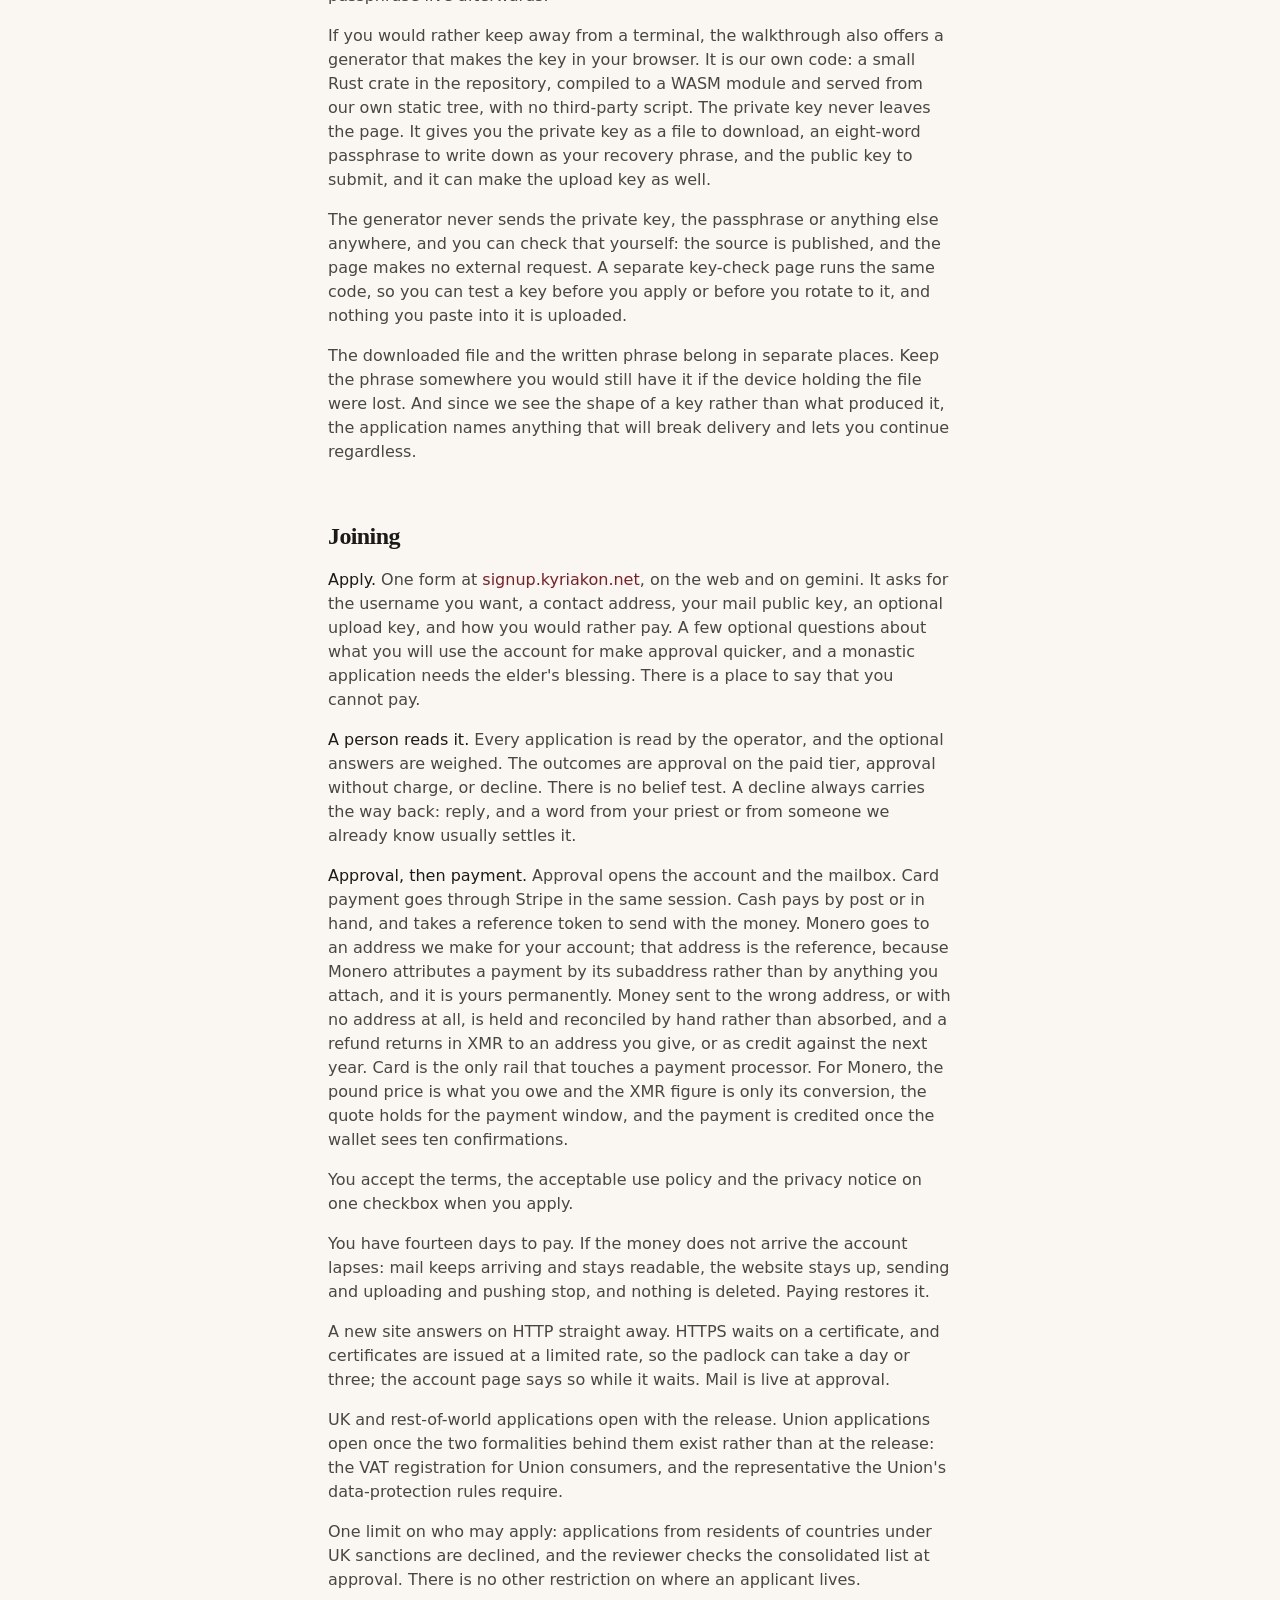
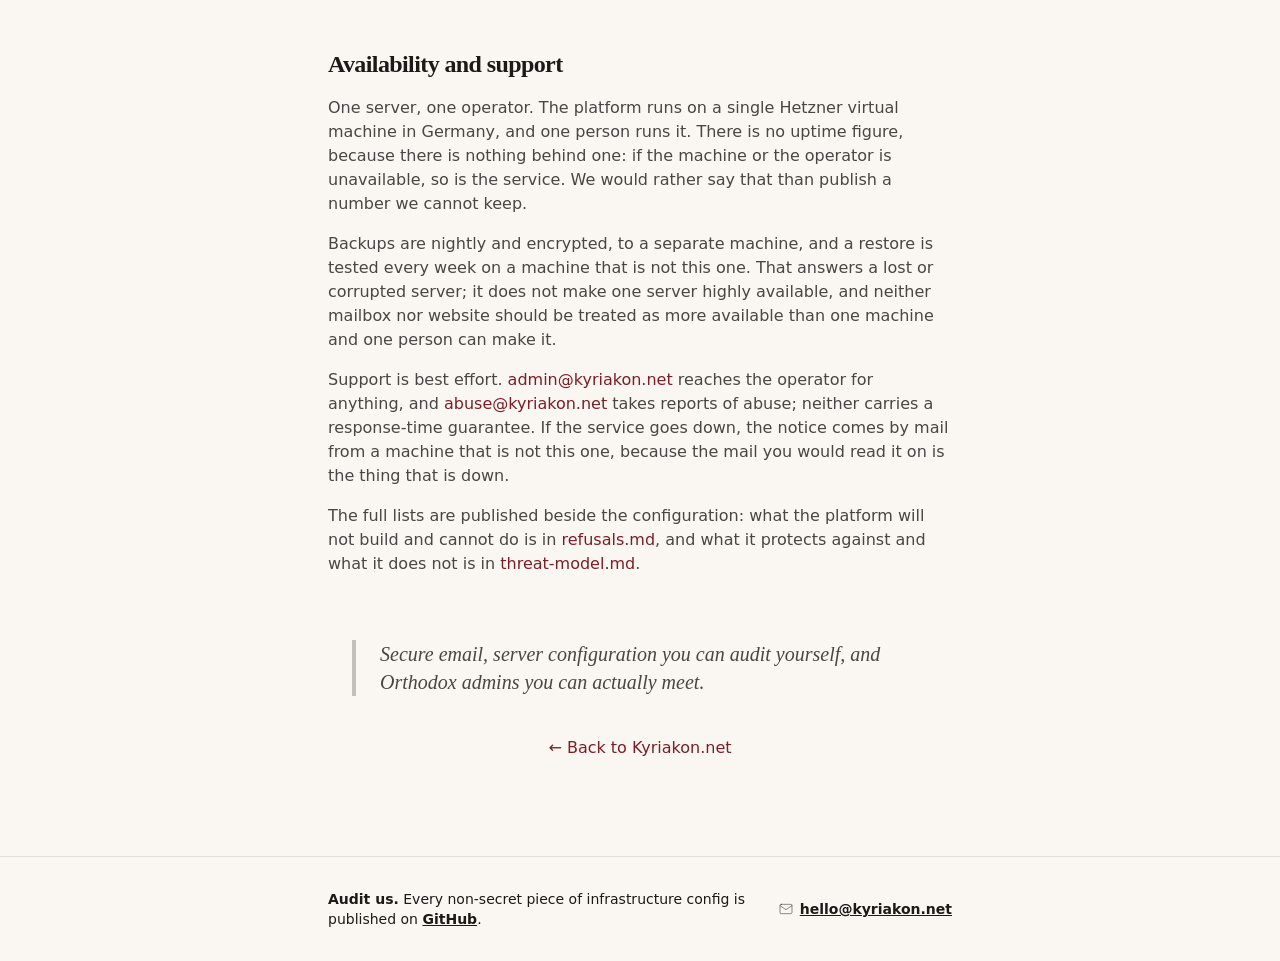
==== commit 4e4faa44: "fix(hosting): attribute Monero by subaddress and state the HTTP behaviour Monero takes no reference " ====
--- a/hosting/index.html
+++ b/hosting/index.html
@@ -36,7 +36,7 @@
             <span class="font-medium text-ink/80">£20 a year</span>
           </div>
           <p class="mt-3 text-sm text-ink/80">One account with an address at kyriakon.net: a mailbox the platform cannot read, a static website and gemini capsule at <span class="text-ink">yourname.kyriakon.net</span>, and pass-compatible git repositories. 5 GB is shared across all of it.</p>
-          <p class="mt-3 border-t border-ink/10 pt-3 text-sm text-ink/70">One address, for one person. Mail is live as soon as the account opens; the website waits on a certificate, which can take a day or three.</p>
+          <p class="mt-3 border-t border-ink/10 pt-3 text-sm text-ink/70">One address, for one person. Mail is live as soon as the account opens; the website answers on HTTP straight away, and its HTTPS certificate can take a day or three.</p>
         </article>
 
         <article class="rounded-xl border border-ink/10 bg-white/60 p-6">
@@ -79,9 +79,9 @@
 
     <section class="mt-14">
       <h2 class="font-display text-2xl font-semibold tracking-tight">Web, gemini and git</h2>
-      <p class="mt-4 text-ink/80"><span class="font-medium">Static web.</span> Your site answers at <span class="text-ink">yourname.kyriakon.net</span> over HTTPS. Upload files with sftp on port 22 using your key; there is no control panel. Pages are static, with no scripting, no database and no CGI.</p>
+      <p class="mt-4 text-ink/80"><span class="font-medium">Static web.</span> Your site answers at <span class="text-ink">yourname.kyriakon.net</span> over HTTPS, and over HTTP while its certificate is issued. Upload files with sftp on port 22 using your key; there is no control panel. Pages are static, with no scripting, no database and no CGI.</p>
       <p class="mt-4 text-ink/80"><span class="font-medium">gemini.</span> Every hostname has a capsule, so your site is served a second way at <span class="text-ink">gemini://yourname.kyriakon.net</span> by gmid. This page has a capsule too.</p>
-      <p class="mt-4 text-ink/80"><span class="font-medium">git.</span> Your pass repositories live in your own tree and are reached over git-shell on port 2222 with the same key. The store is GPG-encrypted on your machine before it is pushed, so what arrives here is ciphertext and git metadata, never the plaintext. <a href="https://github.com/kyriakon/kleio" class="font-medium text-crimson hover:underline">Kleio</a>, the pass-compatible password manager we recommend, is one client for it.</p>
+      <p class="mt-4 text-ink/80"><span class="font-medium">git.</span> Your pass repositories live in your own tree and are reached over git-shell on port 2222 with the same key, at <span class="text-ink">ssh://yourname@kyriakon.net:2222/repo.git</span>. The store is GPG-encrypted on your machine before it is pushed, so what arrives here is ciphertext and git metadata, never the plaintext. <a href="https://github.com/kyriakon/kleio" class="font-medium text-crimson hover:underline">Kleio</a>, the pass-compatible password manager we recommend, is one client for it.</p>
       <p class="mt-4 text-ink/80">One upload key covers both sftp and git, and both are key-based, so without it you have mail and nothing else. The 5 GB is shared across mail, website, capsule and repositories. It is a soft limit, with a little headroom above it and a week to clear space before writes stop.</p>
     </section>
 
@@ -98,11 +98,12 @@
       <ol class="mt-4 space-y-4 text-ink/80">
         <li><span class="font-medium text-ink">Apply.</span> One form at <a href="https://signup.kyriakon.net" class="font-medium text-crimson hover:underline">signup.kyriakon.net</a>, on the web and on gemini. It asks for the username you want, a contact address, your mail public key, an optional upload key, and how you would rather pay. A few optional questions about what you will use the account for make approval quicker, and a monastic application needs the elder's blessing. There is a place to say that you cannot pay.</li>
         <li><span class="font-medium text-ink">A person reads it.</span> Every application is read by the operator, and the optional answers are weighed. The outcomes are approval on the paid tier, approval without charge, or decline. There is no belief test. A decline always carries the way back: reply, and a word from your priest or from someone we already know usually settles it.</li>
-        <li><span class="font-medium text-ink">Approval, then payment.</span> Approval opens the account and the mailbox. Card payment goes through Stripe in the same session. Cash pays by post or in hand, and Monero goes to an address we make for your account; both of those get a reference token to send with the money, and card is the only rail that touches a payment processor. For Monero, the pound price is what you owe and the XMR figure is only its conversion, the quote holds for the payment window, and the payment is credited once the wallet sees ten confirmations.</li>
+        <li><span class="font-medium text-ink">Approval, then payment.</span> Approval opens the account and the mailbox. Card payment goes through Stripe in the same session. Cash pays by post or in hand, and takes a reference token to send with the money. Monero goes to an address we make for your account; that address is the reference, because Monero attributes a payment by its subaddress rather than by anything you attach, and it is yours permanently. Money sent to the wrong address, or with no address at all, is held and reconciled by hand rather than absorbed, and a refund returns in XMR to an address you give, or as credit against the next year. Card is the only rail that touches a payment processor. For Monero, the pound price is what you owe and the XMR figure is only its conversion, the quote holds for the payment window, and the payment is credited once the wallet sees ten confirmations.</li>
       </ol>
       <p class="mt-4 text-ink/80">You accept the terms, the acceptable use policy and the privacy notice on one checkbox when you apply.</p>
       <p class="mt-4 text-ink/80">You have fourteen days to pay. If the money does not arrive the account lapses: mail keeps arriving and stays readable, the website stays up, sending and uploading and pushing stop, and nothing is deleted. Paying restores it.</p>
-      <p class="mt-4 text-ink/80">Hosting waits on a certificate. Certificates are issued at a limited rate, so a new site can take a day or three to answer on HTTPS; the account page says so while it waits. Mail is live at approval.</p>
+      <p class="mt-4 text-ink/80">A new site answers on HTTP straight away. HTTPS waits on a certificate, and certificates are issued at a limited rate, so the padlock can take a day or three; the account page says so while it waits. Mail is live at approval.</p>
+      <p class="mt-4 text-ink/80">UK and rest-of-world applications open with the release. Union applications open once the two formalities behind them exist rather than at the release: the VAT registration for Union consumers, and the representative the Union's data-protection rules require.</p>
       <p class="mt-4 text-ink/80">One limit on who may apply: applications from residents of countries under UK sanctions are declined, and the reviewer checks the consolidated list at approval. There is no other restriction on where an applicant lives.</p>
     </section>
 
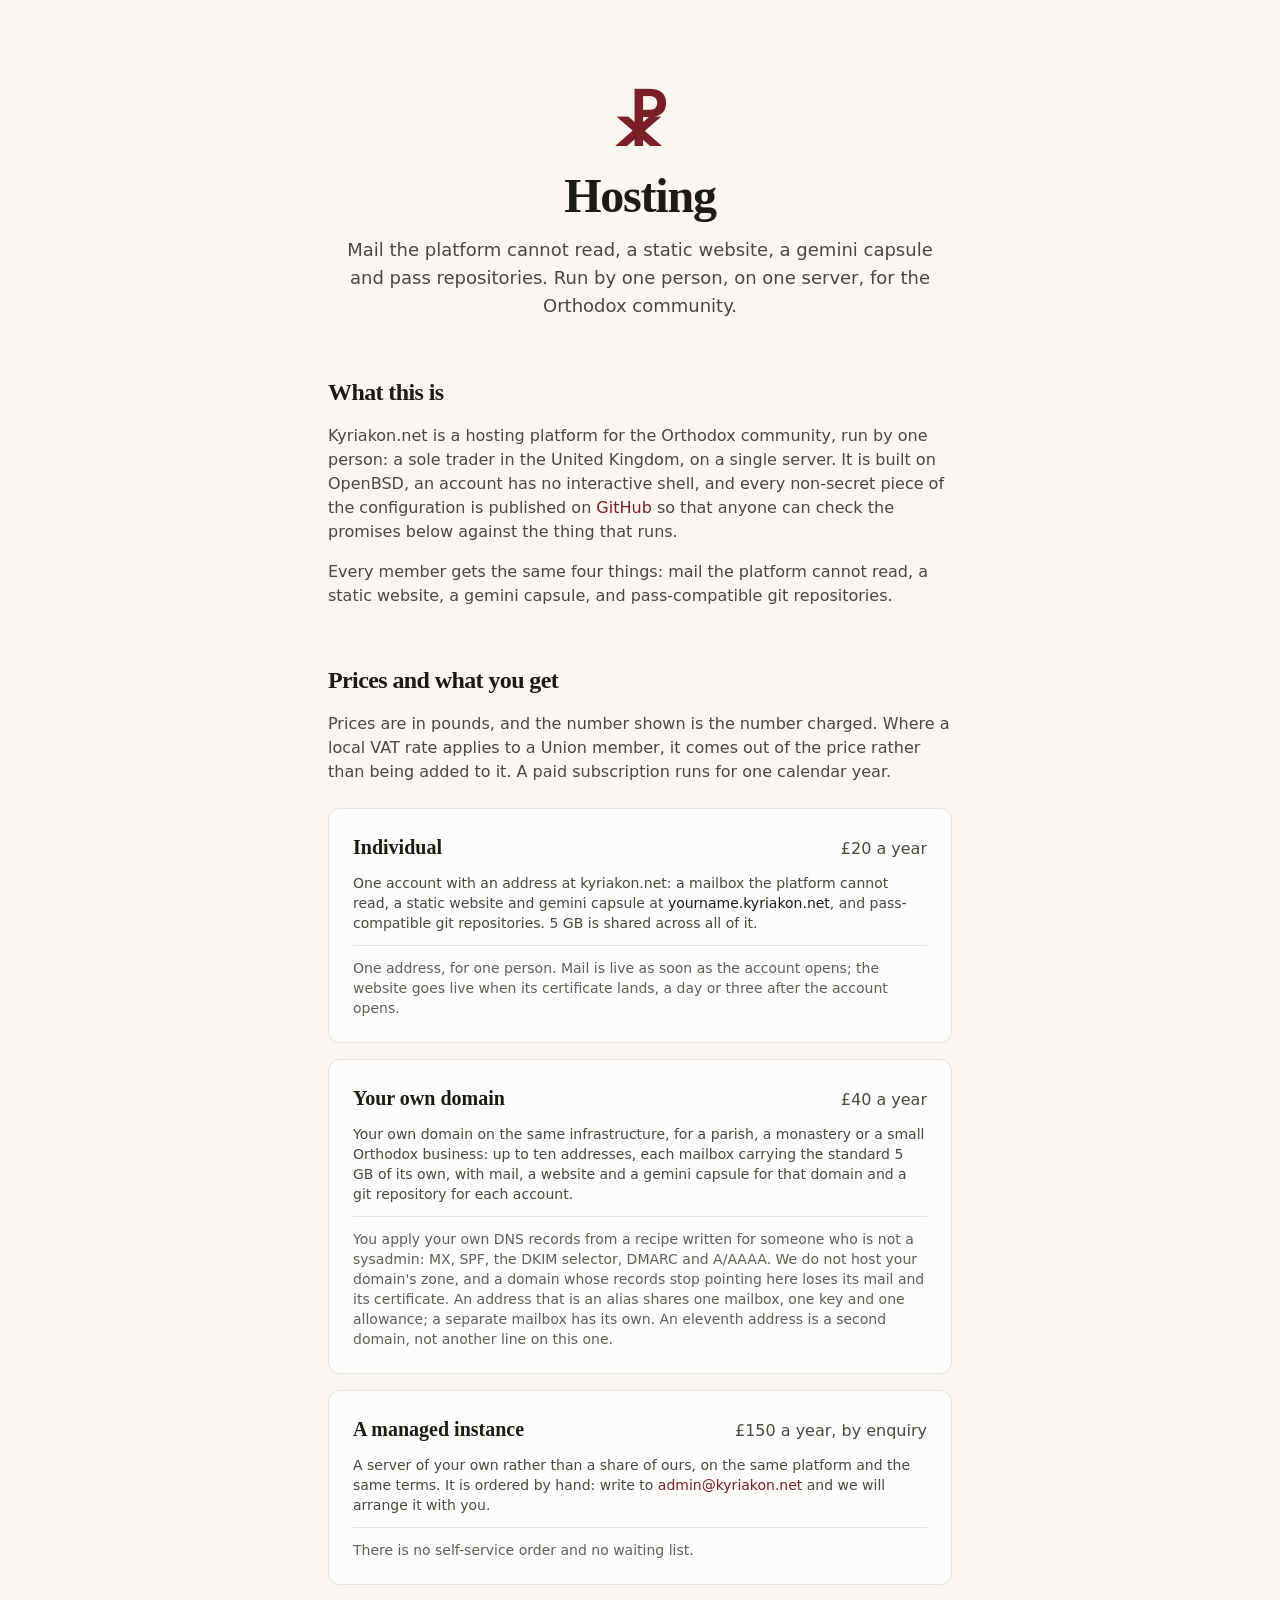
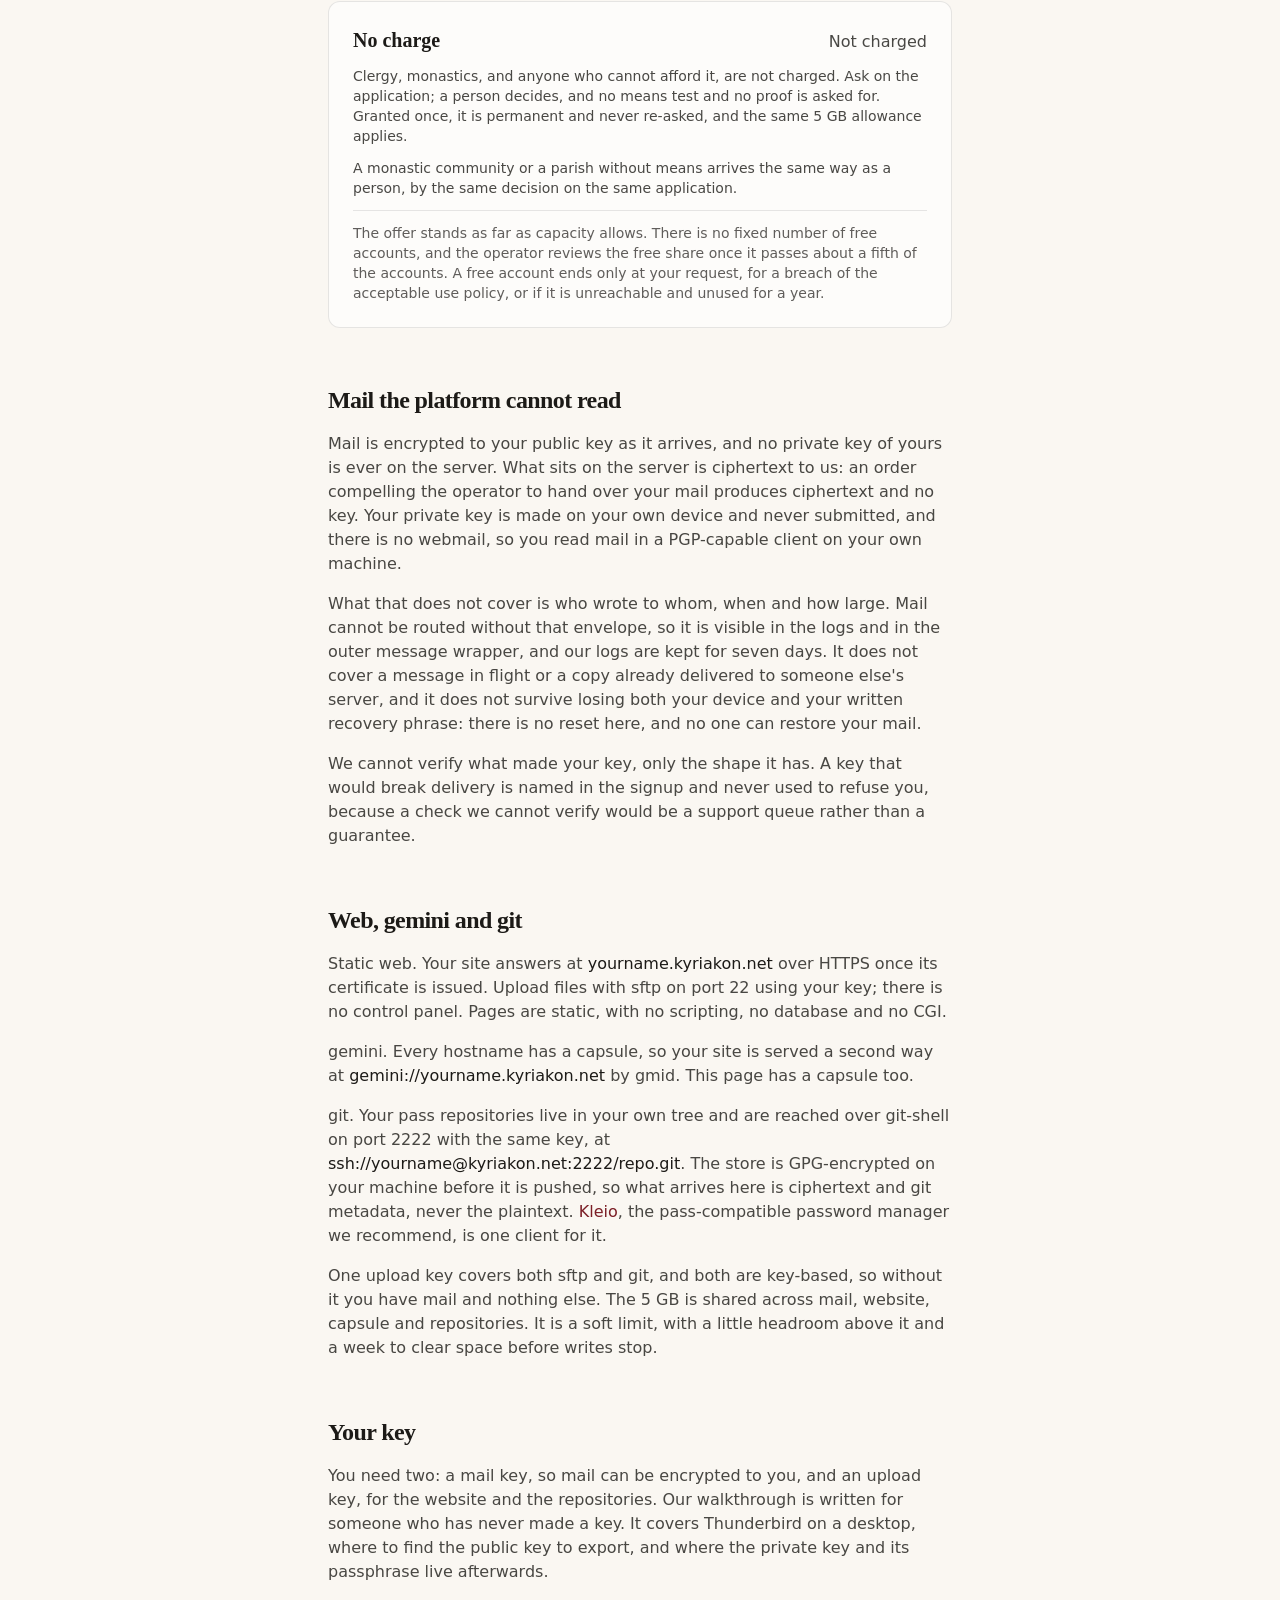
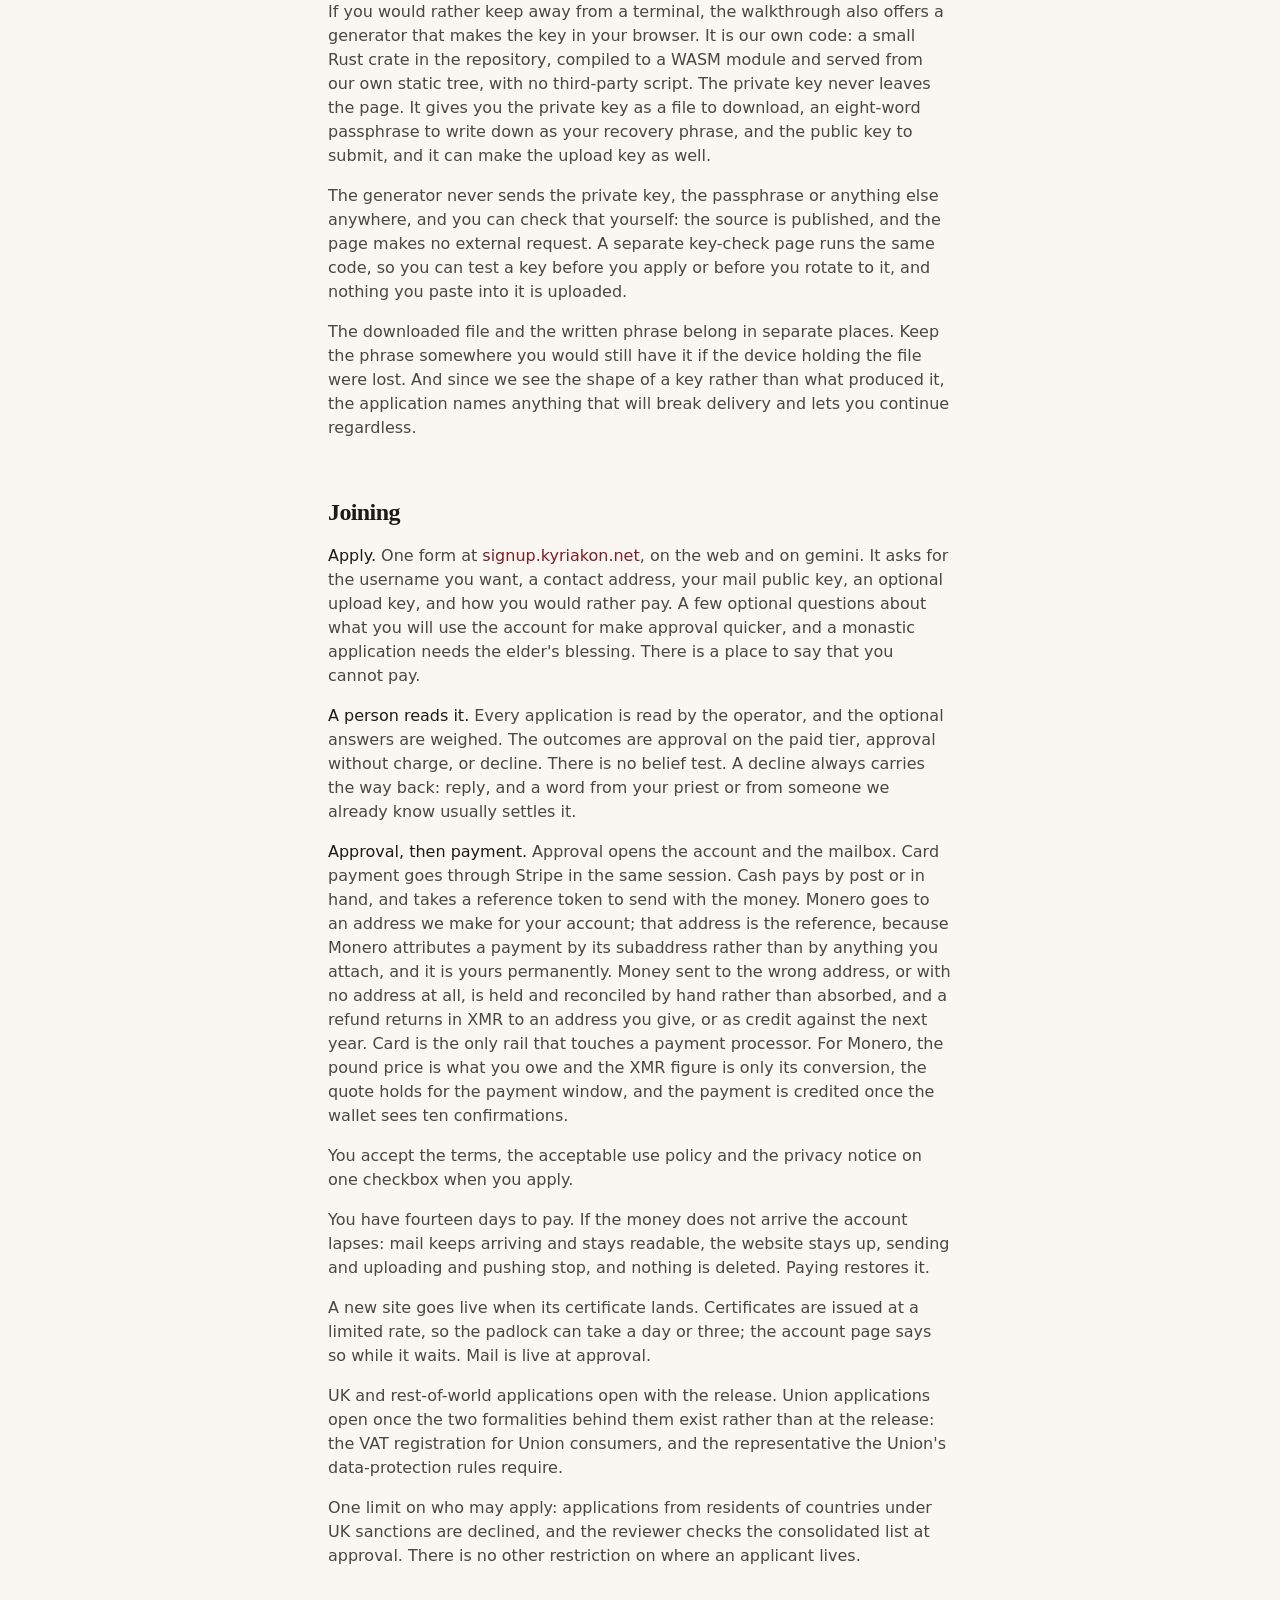
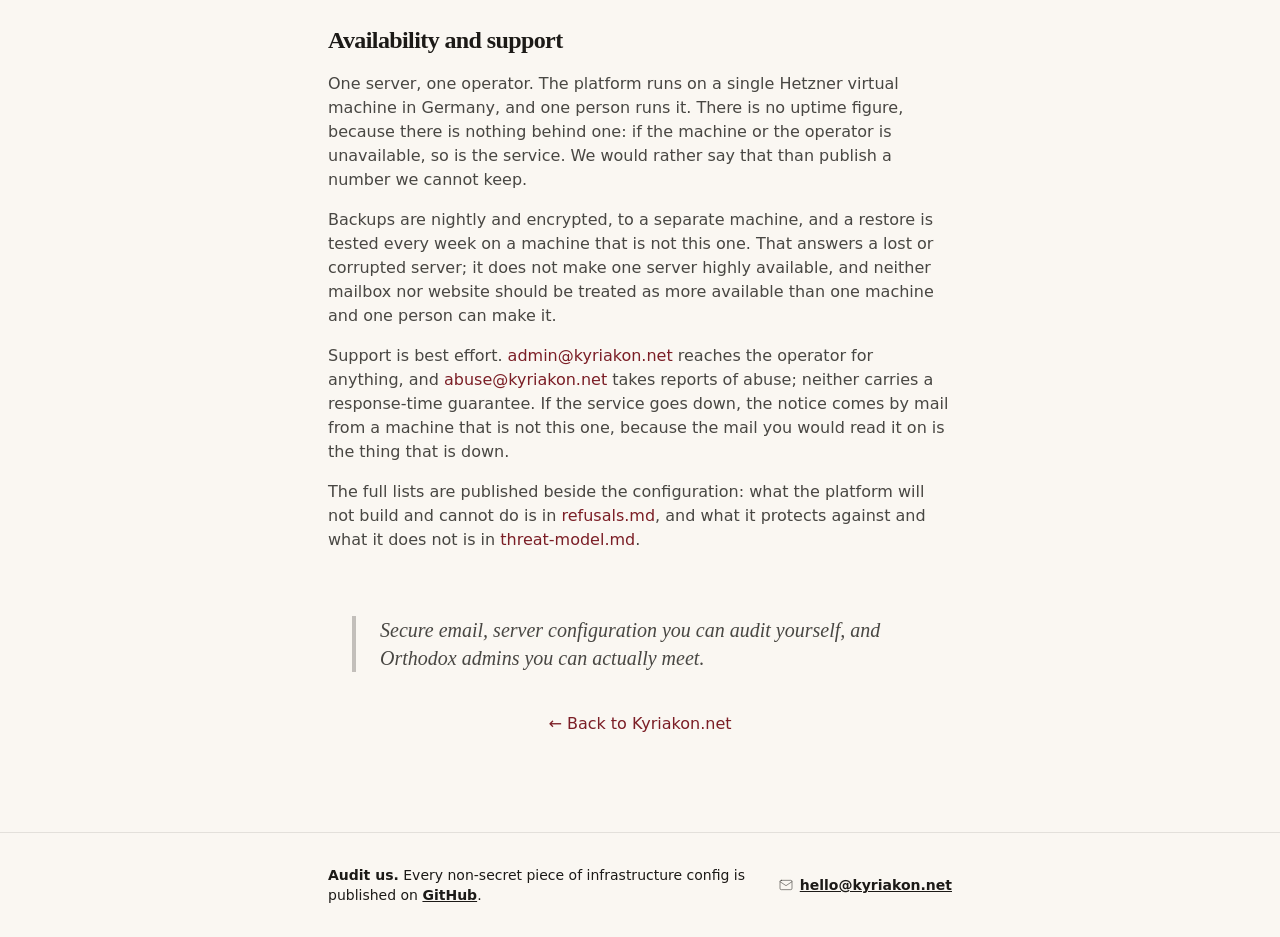
==== commit db8718f1: "fix(hosting): a site goes live when its certificate lands" ====
--- a/hosting/index.html
+++ b/hosting/index.html
@@ -36,7 +36,7 @@
             <span class="font-medium text-ink/80">£20 a year</span>
           </div>
           <p class="mt-3 text-sm text-ink/80">One account with an address at kyriakon.net: a mailbox the platform cannot read, a static website and gemini capsule at <span class="text-ink">yourname.kyriakon.net</span>, and pass-compatible git repositories. 5 GB is shared across all of it.</p>
-          <p class="mt-3 border-t border-ink/10 pt-3 text-sm text-ink/70">One address, for one person. Mail is live as soon as the account opens; the website answers on HTTP straight away, and its HTTPS certificate can take a day or three.</p>
+          <p class="mt-3 border-t border-ink/10 pt-3 text-sm text-ink/70">One address, for one person. Mail is live as soon as the account opens; the website goes live when its certificate lands, a day or three after the account opens.</p>
         </article>
 
         <article class="rounded-xl border border-ink/10 bg-white/60 p-6">
@@ -79,7 +79,7 @@
 
     <section class="mt-14">
       <h2 class="font-display text-2xl font-semibold tracking-tight">Web, gemini and git</h2>
-      <p class="mt-4 text-ink/80"><span class="font-medium">Static web.</span> Your site answers at <span class="text-ink">yourname.kyriakon.net</span> over HTTPS, and over HTTP while its certificate is issued. Upload files with sftp on port 22 using your key; there is no control panel. Pages are static, with no scripting, no database and no CGI.</p>
+      <p class="mt-4 text-ink/80"><span class="font-medium">Static web.</span> Your site answers at <span class="text-ink">yourname.kyriakon.net</span> over HTTPS once its certificate is issued. Upload files with sftp on port 22 using your key; there is no control panel. Pages are static, with no scripting, no database and no CGI.</p>
       <p class="mt-4 text-ink/80"><span class="font-medium">gemini.</span> Every hostname has a capsule, so your site is served a second way at <span class="text-ink">gemini://yourname.kyriakon.net</span> by gmid. This page has a capsule too.</p>
       <p class="mt-4 text-ink/80"><span class="font-medium">git.</span> Your pass repositories live in your own tree and are reached over git-shell on port 2222 with the same key, at <span class="text-ink">ssh://yourname@kyriakon.net:2222/repo.git</span>. The store is GPG-encrypted on your machine before it is pushed, so what arrives here is ciphertext and git metadata, never the plaintext. <a href="https://github.com/kyriakon/kleio" class="font-medium text-crimson hover:underline">Kleio</a>, the pass-compatible password manager we recommend, is one client for it.</p>
       <p class="mt-4 text-ink/80">One upload key covers both sftp and git, and both are key-based, so without it you have mail and nothing else. The 5 GB is shared across mail, website, capsule and repositories. It is a soft limit, with a little headroom above it and a week to clear space before writes stop.</p>
@@ -102,7 +102,7 @@
       </ol>
       <p class="mt-4 text-ink/80">You accept the terms, the acceptable use policy and the privacy notice on one checkbox when you apply.</p>
       <p class="mt-4 text-ink/80">You have fourteen days to pay. If the money does not arrive the account lapses: mail keeps arriving and stays readable, the website stays up, sending and uploading and pushing stop, and nothing is deleted. Paying restores it.</p>
-      <p class="mt-4 text-ink/80">A new site answers on HTTP straight away. HTTPS waits on a certificate, and certificates are issued at a limited rate, so the padlock can take a day or three; the account page says so while it waits. Mail is live at approval.</p>
+      <p class="mt-4 text-ink/80">A new site goes live when its certificate lands. Certificates are issued at a limited rate, so the padlock can take a day or three; the account page says so while it waits. Mail is live at approval.</p>
       <p class="mt-4 text-ink/80">UK and rest-of-world applications open with the release. Union applications open once the two formalities behind them exist rather than at the release: the VAT registration for Union consumers, and the representative the Union's data-protection rules require.</p>
       <p class="mt-4 text-ink/80">One limit on who may apply: applications from residents of countries under UK sanctions are declined, and the reviewer checks the consolidated list at approval. There is no other restriction on where an applicant lives.</p>
     </section>
